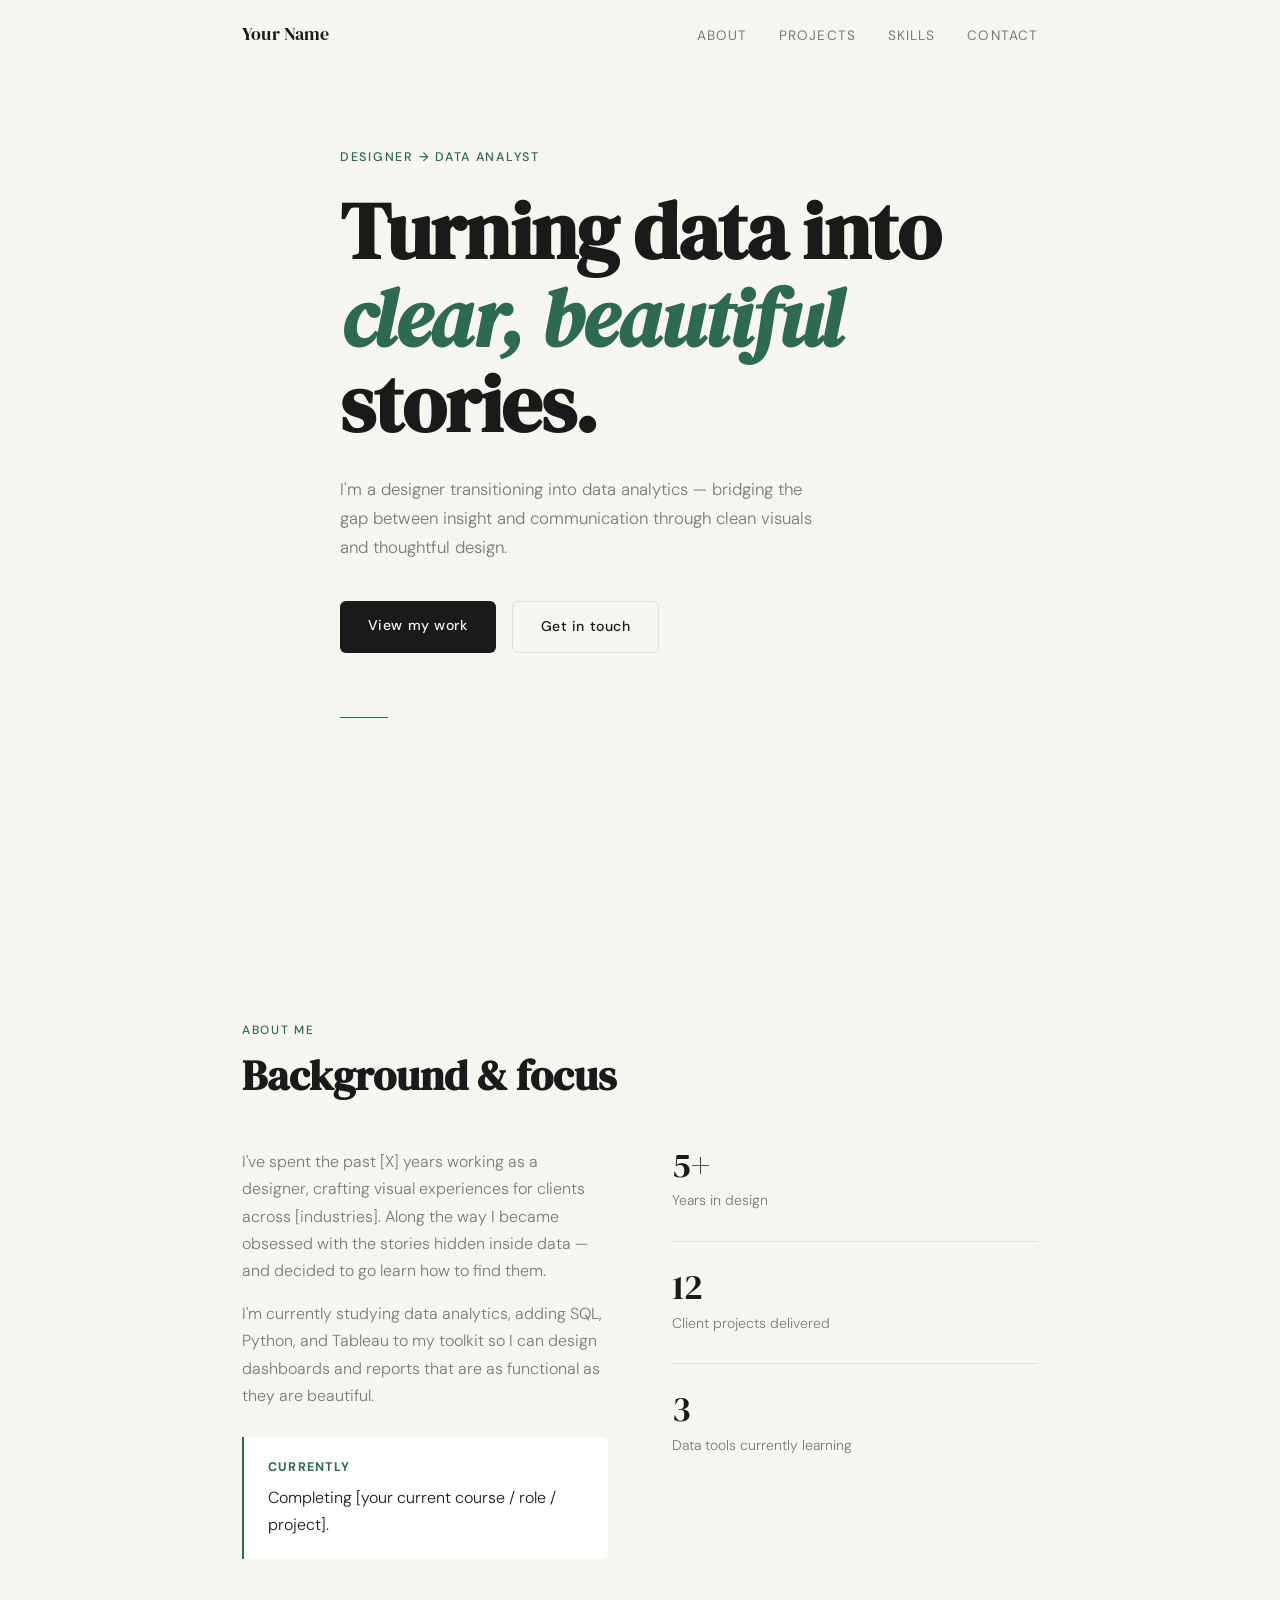
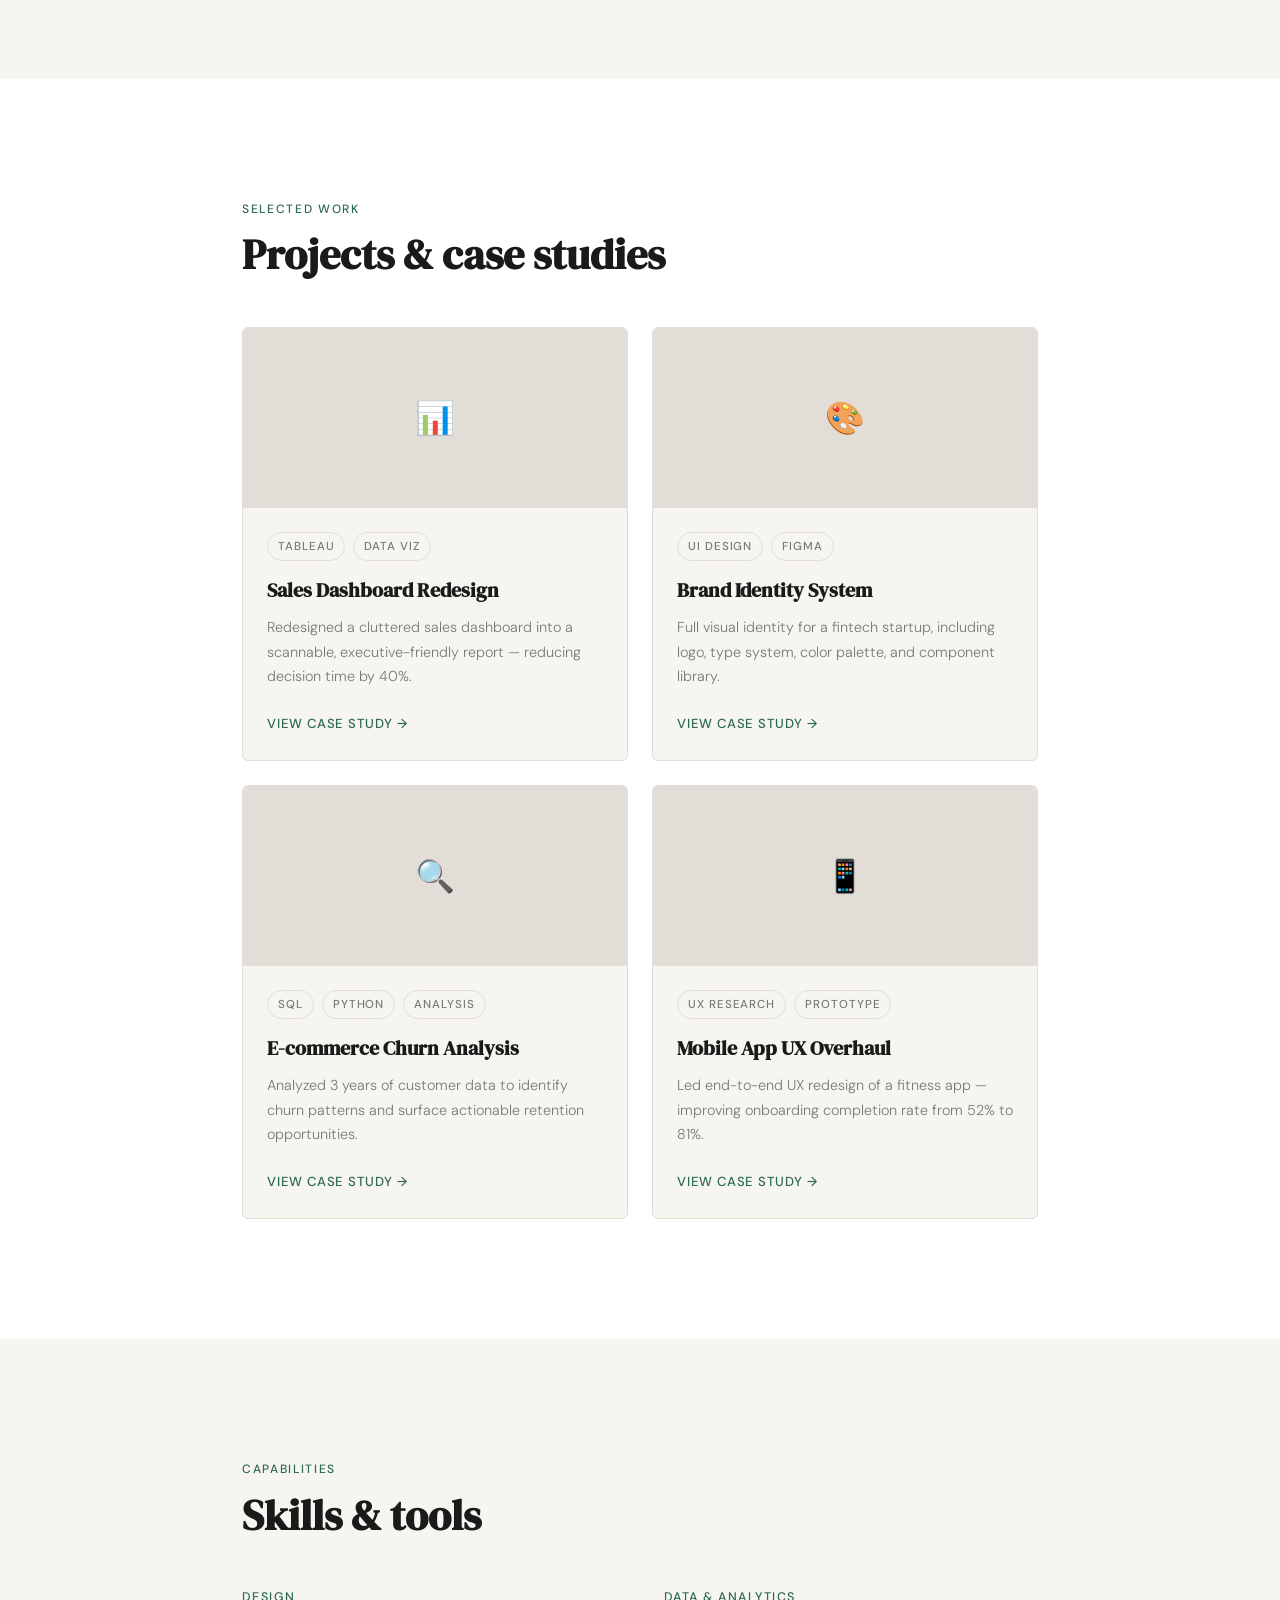
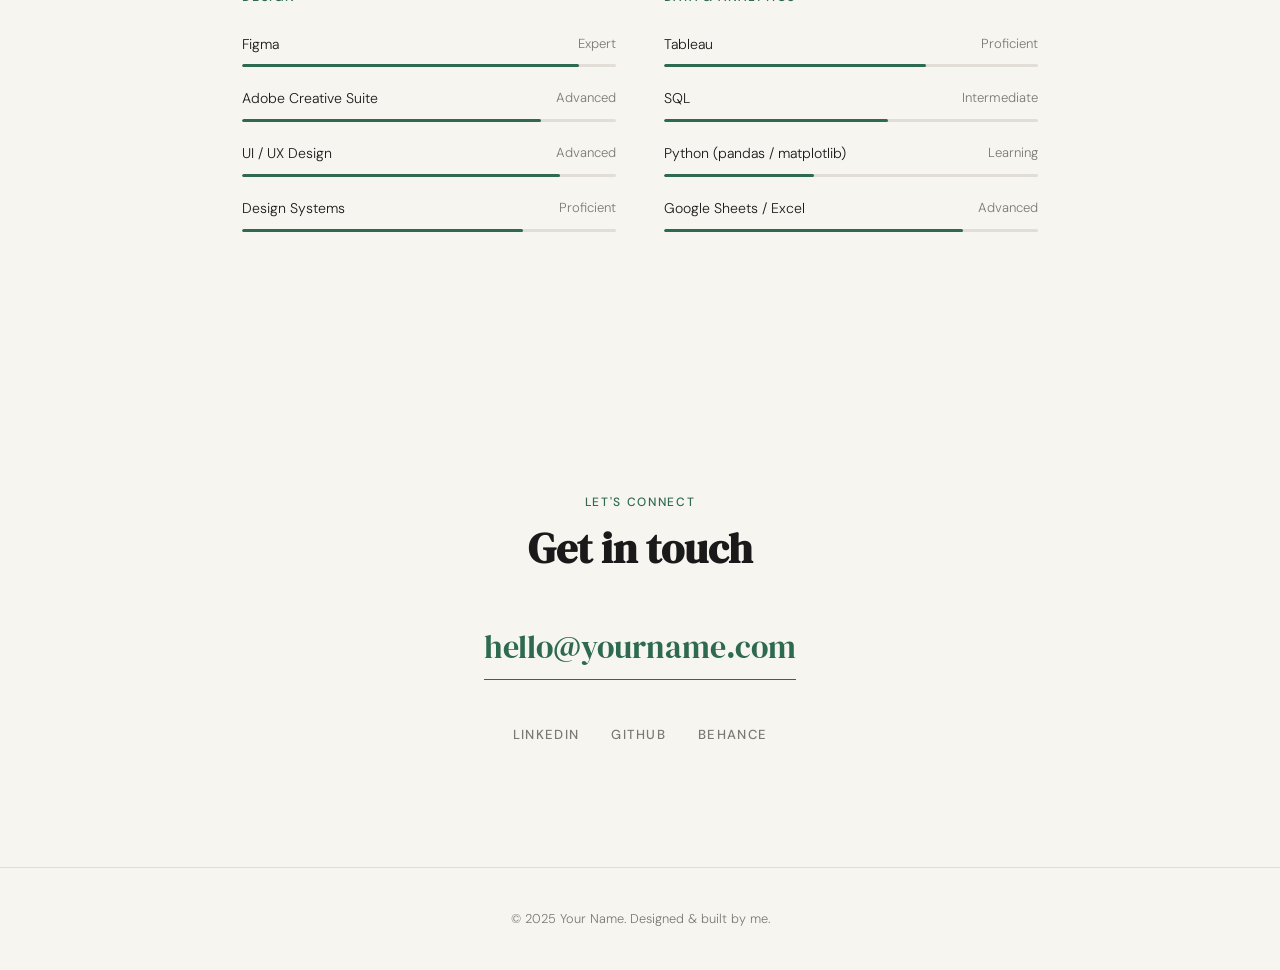
==== index.html @ 210a32ea "initial commit - portfolio + mountainseed case study" ====
<!DOCTYPE html>
<html lang="en">
<head>
  <meta charset="UTF-8" />
  <meta name="viewport" content="width=device-width, initial-scale=1.0"/>
  <title>Your Name — Designer & Data Analyst</title>

  <!--
  ============================================================
  FONTS
  — "DM Serif Display" : elegant headline font
  — "DM Sans"          : clean, readable body font
  Both are loaded from Google Fonts (no install needed).
  To swap fonts, change the URL below and update the CSS
  variables --font-display and --font-body.
  ============================================================
  -->
  <link rel="preconnect" href="https://fonts.googleapis.com">
  <link rel="preconnect" href="https://fonts.gstatic.com" crossorigin>
  <link href="https://fonts.googleapis.com/css2?family=DM+Sans:wght@300;400;500&family=DM+Serif+Display:ital@0;1&display=swap" rel="stylesheet">

  <style>

    /* ============================================================
       DESIGN TOKENS — Edit these to restyle the entire site
       ============================================================ */
    :root {
      --color-bg:        #F7F5F0;   /* Warm off-white background           */
      --color-surface:   #FFFFFF;   /* Card / section backgrounds          */
      --color-text:      #1A1A1A;   /* Primary text                        */
      --color-muted:     #7A7A72;   /* Secondary / caption text            */
      --color-accent:    #2D6A4F;   /* Brand accent (change to your color) */
      --color-border:    #E2DED7;   /* Subtle dividers                     */

      --font-display:    'DM Serif Display', serif;
      --font-body:       'DM Sans', sans-serif;

      --radius:          6px;       /* Corner rounding for cards           */
      --max-width:       860px;     /* Max content width                   */
      --section-gap:     120px;     /* Space between sections              */
    }

    /* ============================================================
       RESET & BASE
       ============================================================ */
    *, *::before, *::after { box-sizing: border-box; margin: 0; padding: 0; }

    html { scroll-behavior: smooth; }

    body {
      background-color: var(--color-bg);
      color: var(--color-text);
      font-family: var(--font-body);
      font-weight: 300;
      font-size: 16px;
      line-height: 1.7;
      -webkit-font-smoothing: antialiased;
    }

    img { display: block; max-width: 100%; }
    a   { color: inherit; text-decoration: none; }

    /* ============================================================
       LAYOUT UTILITIES
       ============================================================ */
    .container {
      max-width: var(--max-width);
      margin: 0 auto;
      padding: 0 32px;
    }

    /* ============================================================
       PAGE LOAD ANIMATION
       Elements with .reveal animate in on scroll via JS (below).
       ============================================================ */
    .reveal {
      opacity: 0;
      transform: translateY(24px);
      transition: opacity 0.6s ease, transform 0.6s ease;
    }
    .reveal.visible {
      opacity: 1;
      transform: translateY(0);
    }

    /* ============================================================
       NAV BAR
       Fixed at the top; blurs the background on scroll.
       ============================================================ */
    nav {
      position: fixed;
      top: 0; left: 0; right: 0;
      z-index: 100;
      padding: 20px 0;
      transition: background 0.3s, backdrop-filter 0.3s;
    }
    nav.scrolled {
      background: rgba(247, 245, 240, 0.85);
      backdrop-filter: blur(12px);
      border-bottom: 1px solid var(--color-border);
    }
    .nav-inner {
      display: flex;
      justify-content: space-between;
      align-items: center;
    }

    /* — Logo / Name in nav */
    .nav-logo {
      font-family: var(--font-display);
      font-size: 1.1rem;
      letter-spacing: 0.01em;
    }

    /* — Nav links */
    .nav-links {
      display: flex;
      gap: 32px;
      list-style: none;
    }
    .nav-links a {
      font-size: 0.85rem;
      font-weight: 400;
      letter-spacing: 0.08em;
      text-transform: uppercase;
      color: var(--color-muted);
      transition: color 0.2s;
    }
    .nav-links a:hover { color: var(--color-text); }

    /* ============================================================
       HERO SECTION
       Full-screen opening with your name and tagline.
       ============================================================ */
    #hero {
      min-height: 100vh;
      display: flex;
      align-items: center;
      padding-top: 80px; /* offset for fixed nav */
    }
    .hero-content {
      max-width: 680px;
    }

    /* — Small label above the headline */
    .hero-label {
      display: inline-block;
      font-size: 0.78rem;
      font-weight: 500;
      letter-spacing: 0.14em;
      text-transform: uppercase;
      color: var(--color-accent);
      margin-bottom: 20px;
    }

    /* — Main headline */
    .hero-headline {
      font-family: var(--font-display);
      font-size: clamp(2.8rem, 7vw, 5rem); /* fluid sizing */
      line-height: 1.08;
      letter-spacing: -0.01em;
      margin-bottom: 28px;
    }
    /* Italic emphasis inside headline */
    .hero-headline em {
      font-style: italic;
      color: var(--color-accent);
    }

    /* — Sub-text below headline */
    .hero-sub {
      font-size: 1.05rem;
      color: var(--color-muted);
      max-width: 480px;
      margin-bottom: 40px;
    }

    /* — CTA buttons */
    .hero-actions {
      display: flex;
      gap: 16px;
      flex-wrap: wrap;
    }
    .btn {
      display: inline-block;
      padding: 13px 28px;
      border-radius: var(--radius);
      font-size: 0.88rem;
      font-weight: 500;
      letter-spacing: 0.04em;
      transition: all 0.2s;
      cursor: pointer;
    }
    /* Filled button */
    .btn-primary {
      background: var(--color-text);
      color: var(--color-bg);
    }
    .btn-primary:hover { background: var(--color-accent); }

    /* Outlined button */
    .btn-secondary {
      border: 1px solid var(--color-border);
      color: var(--color-text);
    }
    .btn-secondary:hover { border-color: var(--color-text); }

    /* Decorative horizontal rule under hero */
    .hero-rule {
      width: 48px;
      height: 1px;
      background: var(--color-accent);
      margin-top: 64px;
    }

    /* ============================================================
       SECTION SHARED STYLES
       ============================================================ */
    section {
      padding: var(--section-gap) 0;
    }

    /* — Section eyebrow label */
    .section-label {
      font-size: 0.75rem;
      font-weight: 500;
      letter-spacing: 0.14em;
      text-transform: uppercase;
      color: var(--color-accent);
      margin-bottom: 12px;
    }

    /* — Section headline */
    .section-title {
      font-family: var(--font-display);
      font-size: clamp(1.8rem, 4vw, 2.6rem);
      line-height: 1.15;
      margin-bottom: 48px;
    }

    /* ============================================================
       ABOUT SECTION
       Two-column layout: text left, stats/info right.
       ============================================================ */
    .about-grid {
      display: grid;
      grid-template-columns: 1fr 1fr;
      gap: 64px;
      align-items: start;
    }

    .about-text p {
      color: var(--color-muted);
      margin-bottom: 16px;
    }
    /* — "Currently" highlight block */
    .about-currently {
      margin-top: 28px;
      padding: 20px 24px;
      border-left: 2px solid var(--color-accent);
      background: var(--color-surface);
      border-radius: 0 var(--radius) var(--radius) 0;
    }
    .about-currently strong {
      display: block;
      font-size: 0.78rem;
      letter-spacing: 0.1em;
      text-transform: uppercase;
      color: var(--color-accent);
      margin-bottom: 6px;
    }

    /* — Right column: quick-stat items */
    .about-stats {
      display: flex;
      flex-direction: column;
      gap: 28px;
    }
    .stat-item {
      padding-bottom: 28px;
      border-bottom: 1px solid var(--color-border);
    }
    .stat-item:last-child { border-bottom: none; padding-bottom: 0; }

    .stat-number {
      font-family: var(--font-display);
      font-size: 2.2rem;
      line-height: 1;
      margin-bottom: 6px;
    }
    .stat-desc {
      font-size: 0.88rem;
      color: var(--color-muted);
    }

    /* ============================================================
       PROJECTS SECTION
       Grid of project cards.
       ============================================================ */
    #projects { background: var(--color-surface); }

    .projects-grid {
      display: grid;
      grid-template-columns: repeat(2, 1fr);
      gap: 24px;
    }

    /* — Individual project card */
    .project-card {
      border: 1px solid var(--color-border);
      border-radius: var(--radius);
      overflow: hidden;
      transition: transform 0.25s, box-shadow 0.25s;
      background: var(--color-bg);
    }
    .project-card:hover {
      transform: translateY(-4px);
      box-shadow: 0 12px 32px rgba(0,0,0,0.07);
    }

    /* — Color thumbnail at top of card (swap with <img> if you have screenshots) */
    .project-thumb {
      height: 180px;
      background: var(--color-border); /* Replace with your image or a gradient */
      display: flex;
      align-items: center;
      justify-content: center;
      font-size: 2rem;
      color: var(--color-muted);
    }

    /* — Card body */
    .project-body {
      padding: 24px;
    }
    .project-tags {
      display: flex;
      flex-wrap: wrap;
      gap: 8px;
      margin-bottom: 12px;
    }
    .tag {
      font-size: 0.72rem;
      font-weight: 500;
      letter-spacing: 0.08em;
      text-transform: uppercase;
      padding: 4px 10px;
      border-radius: 100px;
      border: 1px solid var(--color-border);
      color: var(--color-muted);
    }
    .project-title {
      font-family: var(--font-display);
      font-size: 1.25rem;
      margin-bottom: 8px;
    }
    .project-desc {
      font-size: 0.9rem;
      color: var(--color-muted);
      margin-bottom: 20px;
    }
    .project-link {
      font-size: 0.82rem;
      font-weight: 500;
      letter-spacing: 0.06em;
      text-transform: uppercase;
      color: var(--color-accent);
      display: inline-flex;
      align-items: center;
      gap: 6px;
      transition: gap 0.2s;
    }
    .project-link:hover { gap: 10px; }

    /* ============================================================
       SKILLS SECTION
       Two groups: Design skills and Data skills.
       ============================================================ */
    .skills-grid {
      display: grid;
      grid-template-columns: 1fr 1fr;
      gap: 48px;
    }
    .skill-group-title {
      font-size: 0.78rem;
      font-weight: 500;
      letter-spacing: 0.12em;
      text-transform: uppercase;
      color: var(--color-accent);
      margin-bottom: 24px;
    }

    /* — Each skill row with a progress bar */
    .skill-item {
      margin-bottom: 20px;
    }
    .skill-header {
      display: flex;
      justify-content: space-between;
      font-size: 0.88rem;
      margin-bottom: 8px;
    }
    .skill-level {
      color: var(--color-muted);
      font-size: 0.82rem;
    }
    .skill-bar {
      height: 3px;
      background: var(--color-border);
      border-radius: 2px;
      overflow: hidden;
    }
    .skill-fill {
      height: 100%;
      background: var(--color-accent);
      border-radius: 2px;
      width: 0%;              /* Starts at 0; animated via JS on scroll */
      transition: width 1s ease;
    }

    /* ============================================================
       CONTACT SECTION
       Simple centered layout with email + socials.
       ============================================================ */
    #contact {
      text-align: center;
    }
    .contact-email {
      font-family: var(--font-display);
      font-size: clamp(1.4rem, 3.5vw, 2rem);
      color: var(--color-accent);
      display: inline-block;
      margin-bottom: 40px;
      border-bottom: 1px solid var(--color-accent);
      padding-bottom: 4px;
      transition: opacity 0.2s;
    }
    .contact-email:hover { opacity: 0.7; }

    /* — Social links row */
    .social-links {
      display: flex;
      justify-content: center;
      gap: 32px;
      list-style: none;
    }
    .social-links a {
      font-size: 0.82rem;
      font-weight: 500;
      letter-spacing: 0.1em;
      text-transform: uppercase;
      color: var(--color-muted);
      transition: color 0.2s;
    }
    .social-links a:hover { color: var(--color-text); }

    /* ============================================================
       FOOTER
       ============================================================ */
    footer {
      padding: 40px 0;
      border-top: 1px solid var(--color-border);
      text-align: center;
      font-size: 0.8rem;
      color: var(--color-muted);
    }

    /* ============================================================
       RESPONSIVE — Tablet & Mobile
       ============================================================ */
    @media (max-width: 720px) {

      :root { --section-gap: 80px; }

      /* Stack nav links (optional: hide them on mobile and add a hamburger) */
      .nav-links { display: none; }

      /* Stack about columns */
      .about-grid        { grid-template-columns: 1fr; gap: 40px; }

      /* Stack project cards */
      .projects-grid     { grid-template-columns: 1fr; }

      /* Stack skill columns */
      .skills-grid       { grid-template-columns: 1fr; gap: 32px; }

    }

  </style>
</head>
<body>

  <!-- ============================================================
       NAV BAR
       — Update your name in .nav-logo
       — The links match section IDs below (#about, #projects, etc.)
       ============================================================ -->
  <nav id="main-nav">
    <div class="container nav-inner">
      <span class="nav-logo">Your Name</span>
      <ul class="nav-links">
        <li><a href="#about">About</a></li>
        <li><a href="#projects">Projects</a></li>
        <li><a href="#skills">Skills</a></li>
        <li><a href="#contact">Contact</a></li>
      </ul>
    </div>
  </nav>


  <!-- ============================================================
       HERO SECTION
       — Edit .hero-label, .hero-headline, .hero-sub, and the CTAs
       — The two <a> buttons link to #projects and #contact
       ============================================================ -->
  <section id="hero">
    <div class="container">
      <div class="hero-content">

        <span class="hero-label reveal">Designer → Data Analyst</span>

        <h1 class="hero-headline reveal">
          Turning data into<br>
          <em>clear, beautiful</em><br>
          stories.
        </h1>

        <p class="hero-sub reveal">
          <!-- ✏️ Write 1–2 sentences describing who you are and what you do -->
          I'm a designer transitioning into data analytics — bridging the gap
          between insight and communication through clean visuals and thoughtful design.
        </p>

        <div class="hero-actions reveal">
          <a href="#projects" class="btn btn-primary">View my work</a>
          <a href="#contact"  class="btn btn-secondary">Get in touch</a>
        </div>

        <div class="hero-rule reveal"></div>
      </div>
    </div>
  </section>


  <!-- ============================================================
       ABOUT SECTION
       — Left: bio paragraphs + "currently" block
       — Right: 3 stat items (years exp, tools, etc.)
       ============================================================ -->
  <section id="about">
    <div class="container">

      <p class="section-label reveal">About me</p>
      <h2 class="section-title reveal">Background & focus</h2>

      <div class="about-grid">

        <!-- LEFT — Bio text -->
        <div class="about-text reveal">
          <p>
            <!-- ✏️ Replace with your own bio paragraph -->
            I've spent the past [X] years working as a designer, crafting visual
            experiences for clients across [industries]. Along the way I became
            obsessed with the stories hidden inside data — and decided to go learn
            how to find them.
          </p>
          <p>
            <!-- ✏️ Second bio paragraph -->
            I'm currently studying data analytics, adding SQL, Python, and
            Tableau to my toolkit so I can design dashboards and reports that
            are as functional as they are beautiful.
          </p>

          <!-- "Currently" highlight — update the text inside -->
          <div class="about-currently">
            <strong>Currently</strong>
            <!-- ✏️ e.g. "Completing Google Data Analytics Certificate" -->
            Completing [your current course / role / project].
          </div>
        </div>

        <!-- RIGHT — Stats -->
        <div class="about-stats reveal">

          <!-- ✏️ Stat 1 — update number and description -->
          <div class="stat-item">
            <div class="stat-number">5+</div>
            <div class="stat-desc">Years in design</div>
          </div>

          <!-- ✏️ Stat 2 -->
          <div class="stat-item">
            <div class="stat-number">12</div>
            <div class="stat-desc">Client projects delivered</div>
          </div>

          <!-- ✏️ Stat 3 -->
          <div class="stat-item">
            <div class="stat-number">3</div>
            <div class="stat-desc">Data tools currently learning</div>
          </div>

        </div>
      </div>

    </div>
  </section>


  <!-- ============================================================
       PROJECTS SECTION
       — Duplicate a .project-card block to add more projects
       — Replace .project-thumb emoji with an <img> tag if you have screenshots
       — Update tags, title, description, and href on each card
       ============================================================ -->
  <section id="projects">
    <div class="container">

      <p class="section-label reveal">Selected work</p>
      <h2 class="section-title reveal">Projects & case studies</h2>

      <div class="projects-grid">

        <!-- ── PROJECT CARD 1 ── -->
        <div class="project-card reveal">
          <!-- ✏️ Replace emoji with: <img src="images/project1.jpg" alt="Project name"> -->
          <div class="project-thumb">📊</div>
          <div class="project-body">
            <div class="project-tags">
              <!-- ✏️ Add/remove tags to match your tech stack -->
              <span class="tag">Tableau</span>
              <span class="tag">Data Viz</span>
            </div>
            <!-- ✏️ Project name -->
            <h3 class="project-title">Sales Dashboard Redesign</h3>
            <!-- ✏️ 1–2 sentence description -->
            <p class="project-desc">
              Redesigned a cluttered sales dashboard into a scannable,
              executive-friendly report — reducing decision time by 40%.
            </p>
            <!-- ✏️ Link to live project, Behance, or case study PDF -->
            <a href="#" class="project-link">View case study →</a>
          </div>
        </div>

        <!-- ── PROJECT CARD 2 ── -->
        <div class="project-card reveal">
          <div class="project-thumb">🎨</div>
          <div class="project-body">
            <div class="project-tags">
              <span class="tag">UI Design</span>
              <span class="tag">Figma</span>
            </div>
            <h3 class="project-title">Brand Identity System</h3>
            <p class="project-desc">
              Full visual identity for a fintech startup, including logo,
              type system, color palette, and component library.
            </p>
            <a href="#" class="project-link">View case study →</a>
          </div>
        </div>

        <!-- ── PROJECT CARD 3 ── -->
        <div class="project-card reveal">
          <div class="project-thumb">🔍</div>
          <div class="project-body">
            <div class="project-tags">
              <span class="tag">SQL</span>
              <span class="tag">Python</span>
              <span class="tag">Analysis</span>
            </div>
            <h3 class="project-title">E-commerce Churn Analysis</h3>
            <p class="project-desc">
              Analyzed 3 years of customer data to identify churn patterns
              and surface actionable retention opportunities.
            </p>
            <a href="#" class="project-link">View case study →</a>
          </div>
        </div>

        <!-- ── PROJECT CARD 4 ── -->
        <div class="project-card reveal">
          <div class="project-thumb">📱</div>
          <div class="project-body">
            <div class="project-tags">
              <span class="tag">UX Research</span>
              <span class="tag">Prototype</span>
            </div>
            <h3 class="project-title">Mobile App UX Overhaul</h3>
            <p class="project-desc">
              Led end-to-end UX redesign of a fitness app — improving
              onboarding completion rate from 52% to 81%.
            </p>
            <a href="#" class="project-link">View case study →</a>
          </div>
        </div>

      </div>
    </div>
  </section>


  <!-- ============================================================
       SKILLS SECTION
       — Two columns: Design and Data
       — Each .skill-fill has a data-width attribute (0–100)
         that controls the bar length — set it to your real level
       ============================================================ -->
  <section id="skills">
    <div class="container">

      <p class="section-label reveal">Capabilities</p>
      <h2 class="section-title reveal">Skills & tools</h2>

      <div class="skills-grid">

        <!-- LEFT COLUMN — Design skills -->
        <div class="reveal">
          <p class="skill-group-title">Design</p>

          <!-- ✏️ Edit skill name, level label, and data-width (0–100) -->
          <div class="skill-item">
            <div class="skill-header">
              <span>Figma</span>
              <span class="skill-level">Expert</span>
            </div>
            <div class="skill-bar">
              <div class="skill-fill" data-width="90"></div>
            </div>
          </div>

          <div class="skill-item">
            <div class="skill-header">
              <span>Adobe Creative Suite</span>
              <span class="skill-level">Advanced</span>
            </div>
            <div class="skill-bar">
              <div class="skill-fill" data-width="80"></div>
            </div>
          </div>

          <div class="skill-item">
            <div class="skill-header">
              <span>UI / UX Design</span>
              <span class="skill-level">Advanced</span>
            </div>
            <div class="skill-bar">
              <div class="skill-fill" data-width="85"></div>
            </div>
          </div>

          <div class="skill-item">
            <div class="skill-header">
              <span>Design Systems</span>
              <span class="skill-level">Proficient</span>
            </div>
            <div class="skill-bar">
              <div class="skill-fill" data-width="75"></div>
            </div>
          </div>

        </div>

        <!-- RIGHT COLUMN — Data skills -->
        <div class="reveal">
          <p class="skill-group-title">Data & Analytics</p>

          <div class="skill-item">
            <div class="skill-header">
              <span>Tableau</span>
              <span class="skill-level">Proficient</span>
            </div>
            <div class="skill-bar">
              <div class="skill-fill" data-width="70"></div>
            </div>
          </div>

          <div class="skill-item">
            <div class="skill-header">
              <span>SQL</span>
              <span class="skill-level">Intermediate</span>
            </div>
            <div class="skill-bar">
              <div class="skill-fill" data-width="60"></div>
            </div>
          </div>

          <div class="skill-item">
            <div class="skill-header">
              <span>Python (pandas / matplotlib)</span>
              <span class="skill-level">Learning</span>
            </div>
            <div class="skill-bar">
              <div class="skill-fill" data-width="40"></div>
            </div>
          </div>

          <div class="skill-item">
            <div class="skill-header">
              <span>Google Sheets / Excel</span>
              <span class="skill-level">Advanced</span>
            </div>
            <div class="skill-bar">
              <div class="skill-fill" data-width="80"></div>
            </div>
          </div>

        </div>
      </div>
    </div>
  </section>


  <!-- ============================================================
       CONTACT SECTION
       — Update the email address in both the href and visible text
       — Add/remove social links as needed
       ============================================================ -->
  <section id="contact">
    <div class="container">

      <p class="section-label reveal">Let's connect</p>
      <h2 class="section-title reveal">Get in touch</h2>

      <div class="reveal">
        <!-- ✏️ Replace with your real email -->
        <a href="mailto:hello@yourname.com" class="contact-email">
          hello@yourname.com
        </a>
      </div>

      <!-- ✏️ Replace href values with your real profile URLs -->
      <ul class="social-links reveal">
        <li><a href="https://linkedin.com/in/yourhandle" target="_blank">LinkedIn</a></li>
        <li><a href="https://github.com/yourhandle"     target="_blank">GitHub</a></li>
        <li><a href="https://behance.net/yourhandle"    target="_blank">Behance</a></li>
        <!-- Add more: Twitter/X, Dribbble, etc. -->
      </ul>

    </div>
  </section>


  <!-- ============================================================
       FOOTER
       — Update your name and year
       ============================================================ -->
  <footer>
    <div class="container">
      <!-- ✏️ Replace "Your Name" and update the year as needed -->
      <p>© 2025 Your Name. Designed & built by me.</p>
    </div>
  </footer>


  <!-- ============================================================
       JAVASCRIPT
       Three small behaviors:
       1. Nav background appears after scrolling 40px
       2. Elements with .reveal animate in as they enter the viewport
       3. Skill bars animate to their data-width when scrolled into view
       ============================================================ -->
  <script>

    // ── 1. Nav scroll effect ──────────────────────────────────────
    const nav = document.getElementById('main-nav');
    window.addEventListener('scroll', () => {
      nav.classList.toggle('scrolled', window.scrollY > 40);
    });


    // ── 2. Reveal animation (scroll into view) ────────────────────
    const revealObserver = new IntersectionObserver((entries) => {
      entries.forEach((entry, i) => {
        if (entry.isIntersecting) {
          // Stagger siblings slightly for a cascade effect
          setTimeout(() => entry.target.classList.add('visible'), i * 80);
          revealObserver.unobserve(entry.target);
        }
      });
    }, { threshold: 0.15 });

    document.querySelectorAll('.reveal').forEach(el => revealObserver.observe(el));


    // ── 3. Skill bar animation ────────────────────────────────────
    // When a bar scrolls into view, it expands to the % set in data-width
    const barObserver = new IntersectionObserver((entries) => {
      entries.forEach(entry => {
        if (entry.isIntersecting) {
          const fill = entry.target;
          fill.style.width = fill.dataset.width + '%';
          barObserver.unobserve(fill);
        }
      });
    }, { threshold: 0.5 });

    document.querySelectorAll('.skill-fill').forEach(bar => barObserver.observe(bar));

  </script>

</body>
</html>
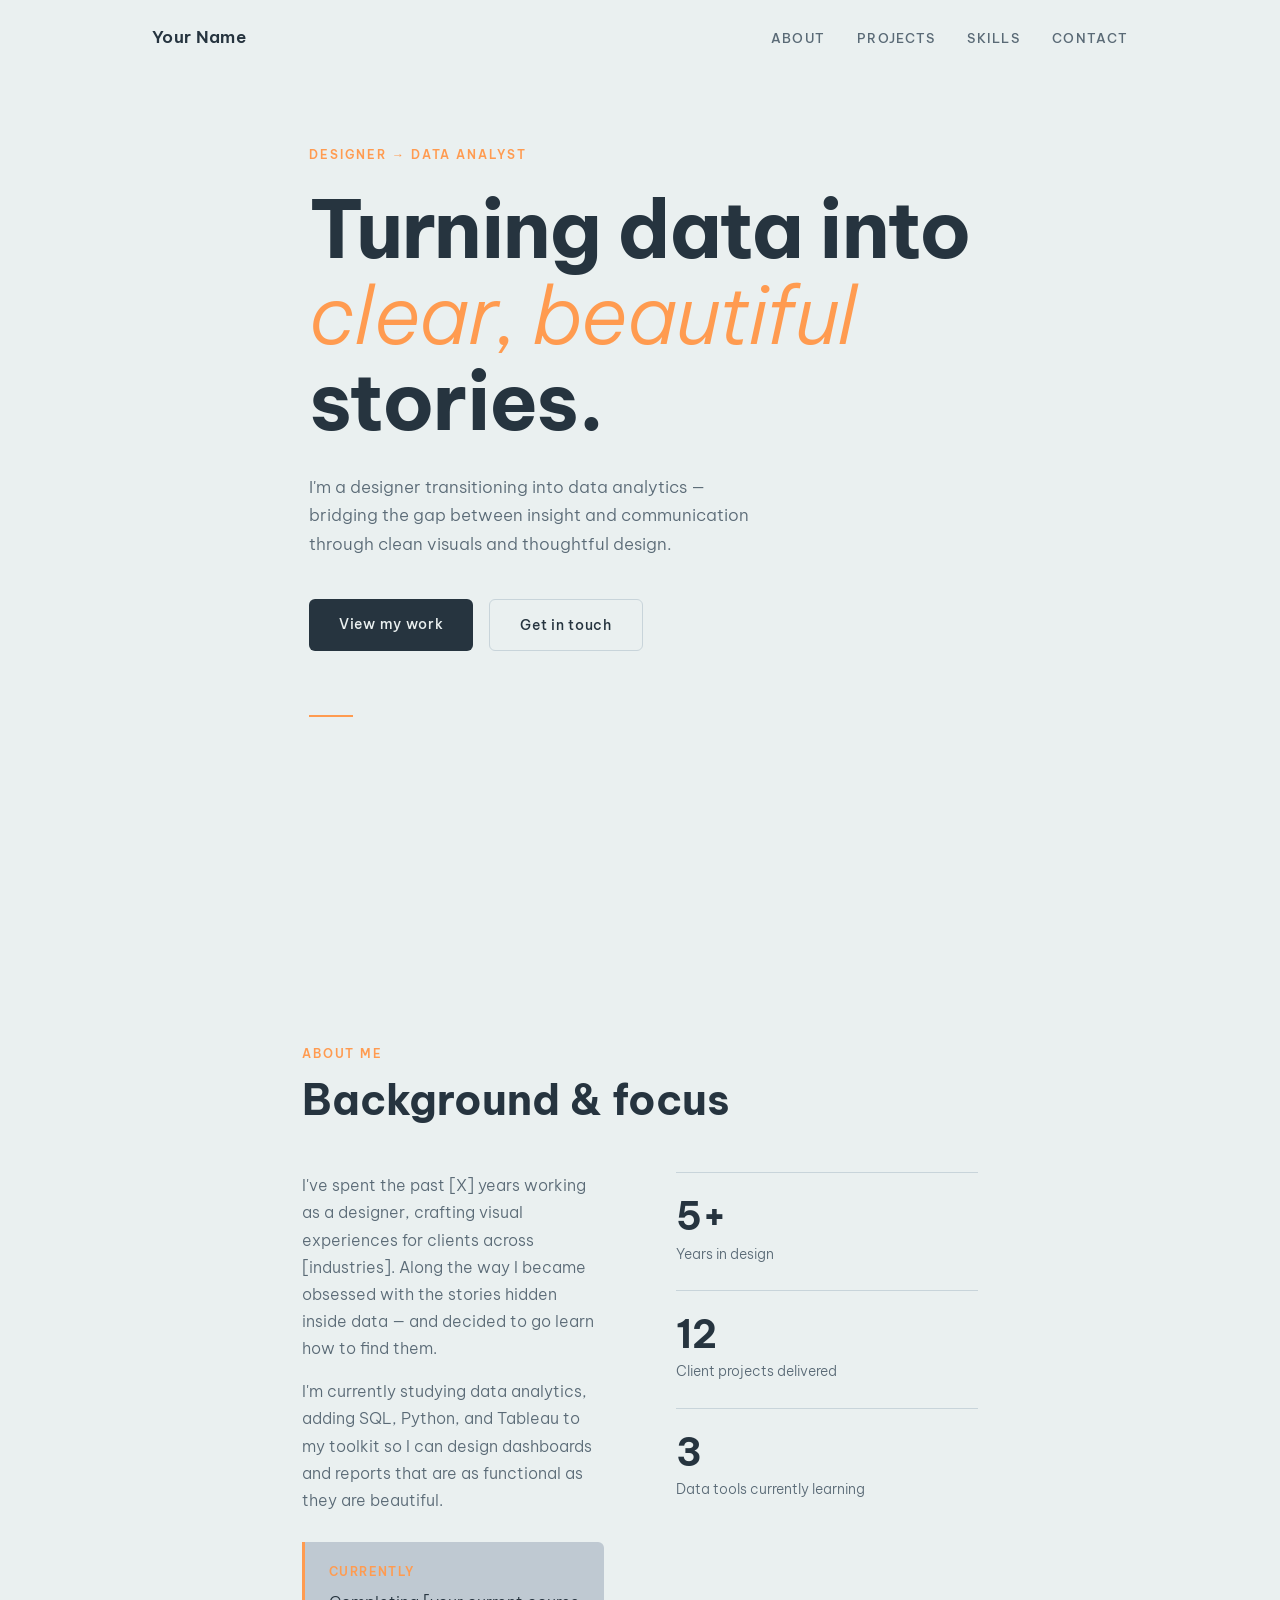
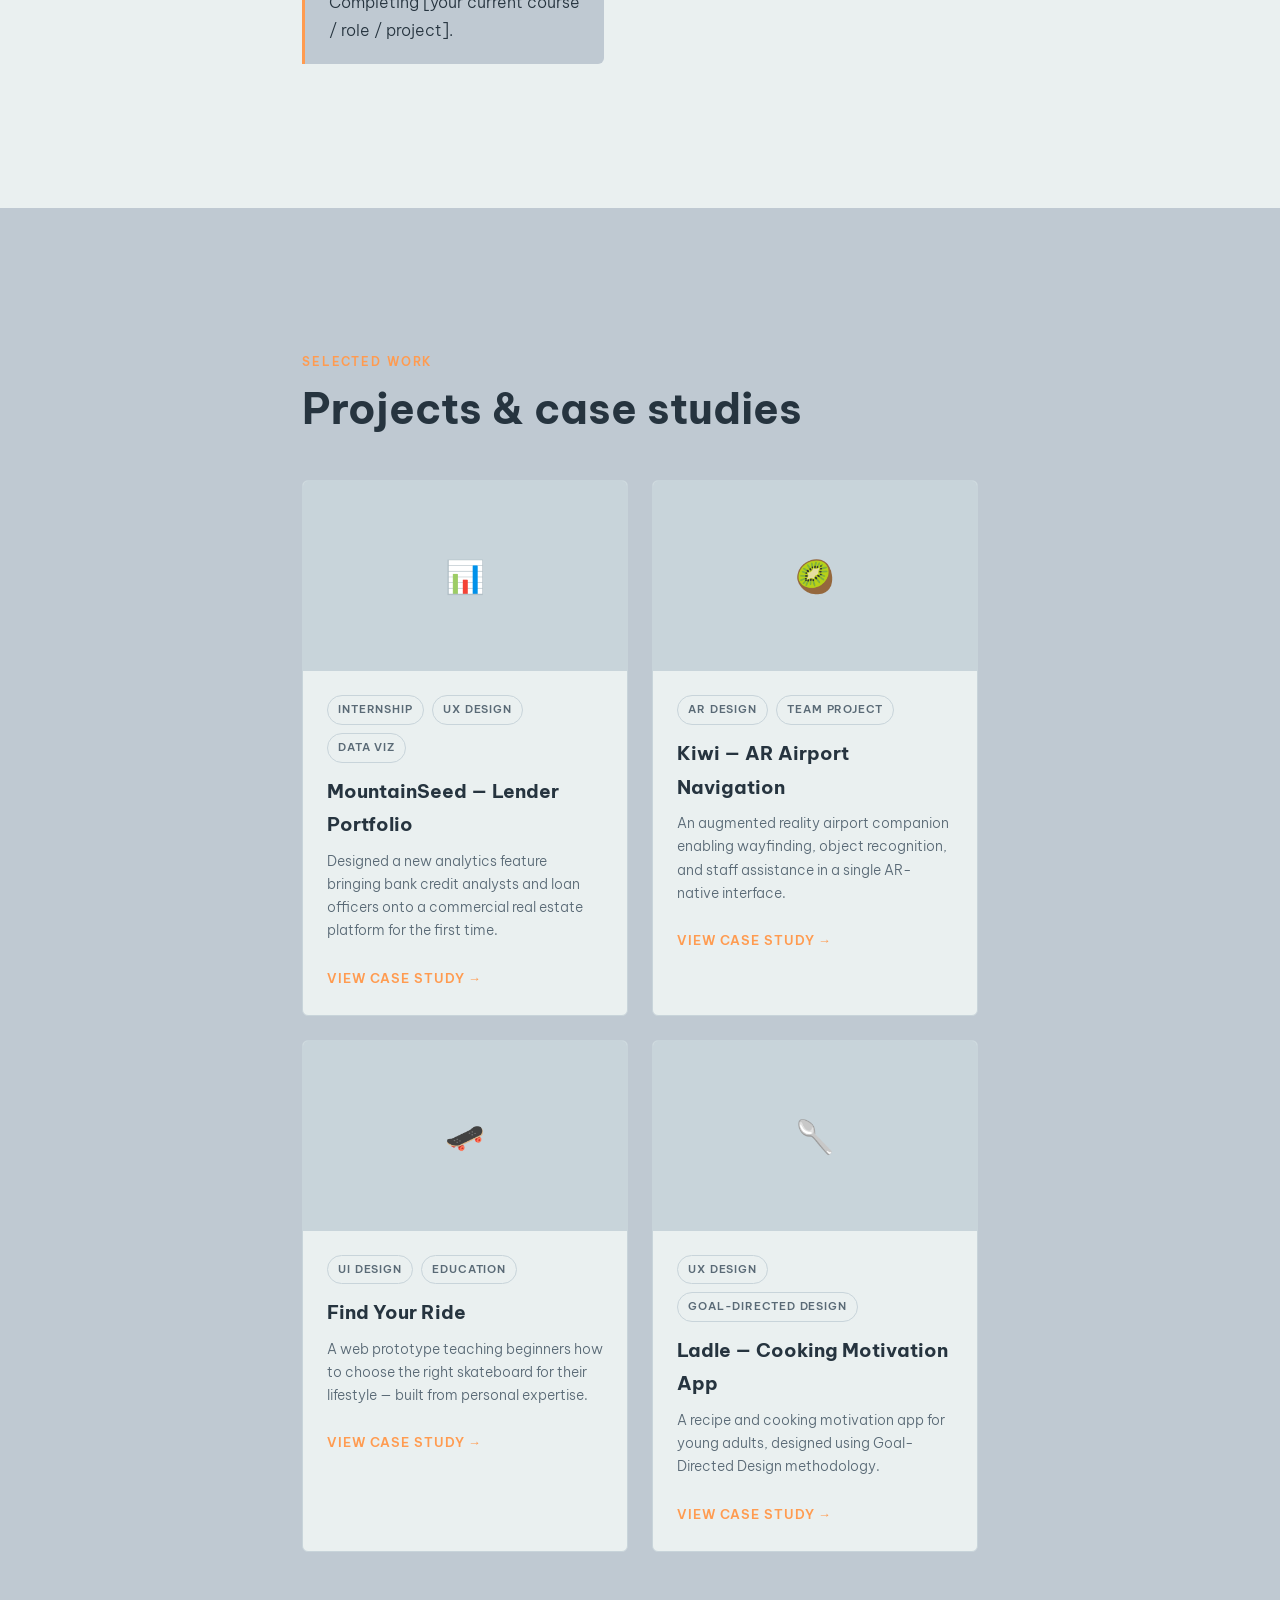
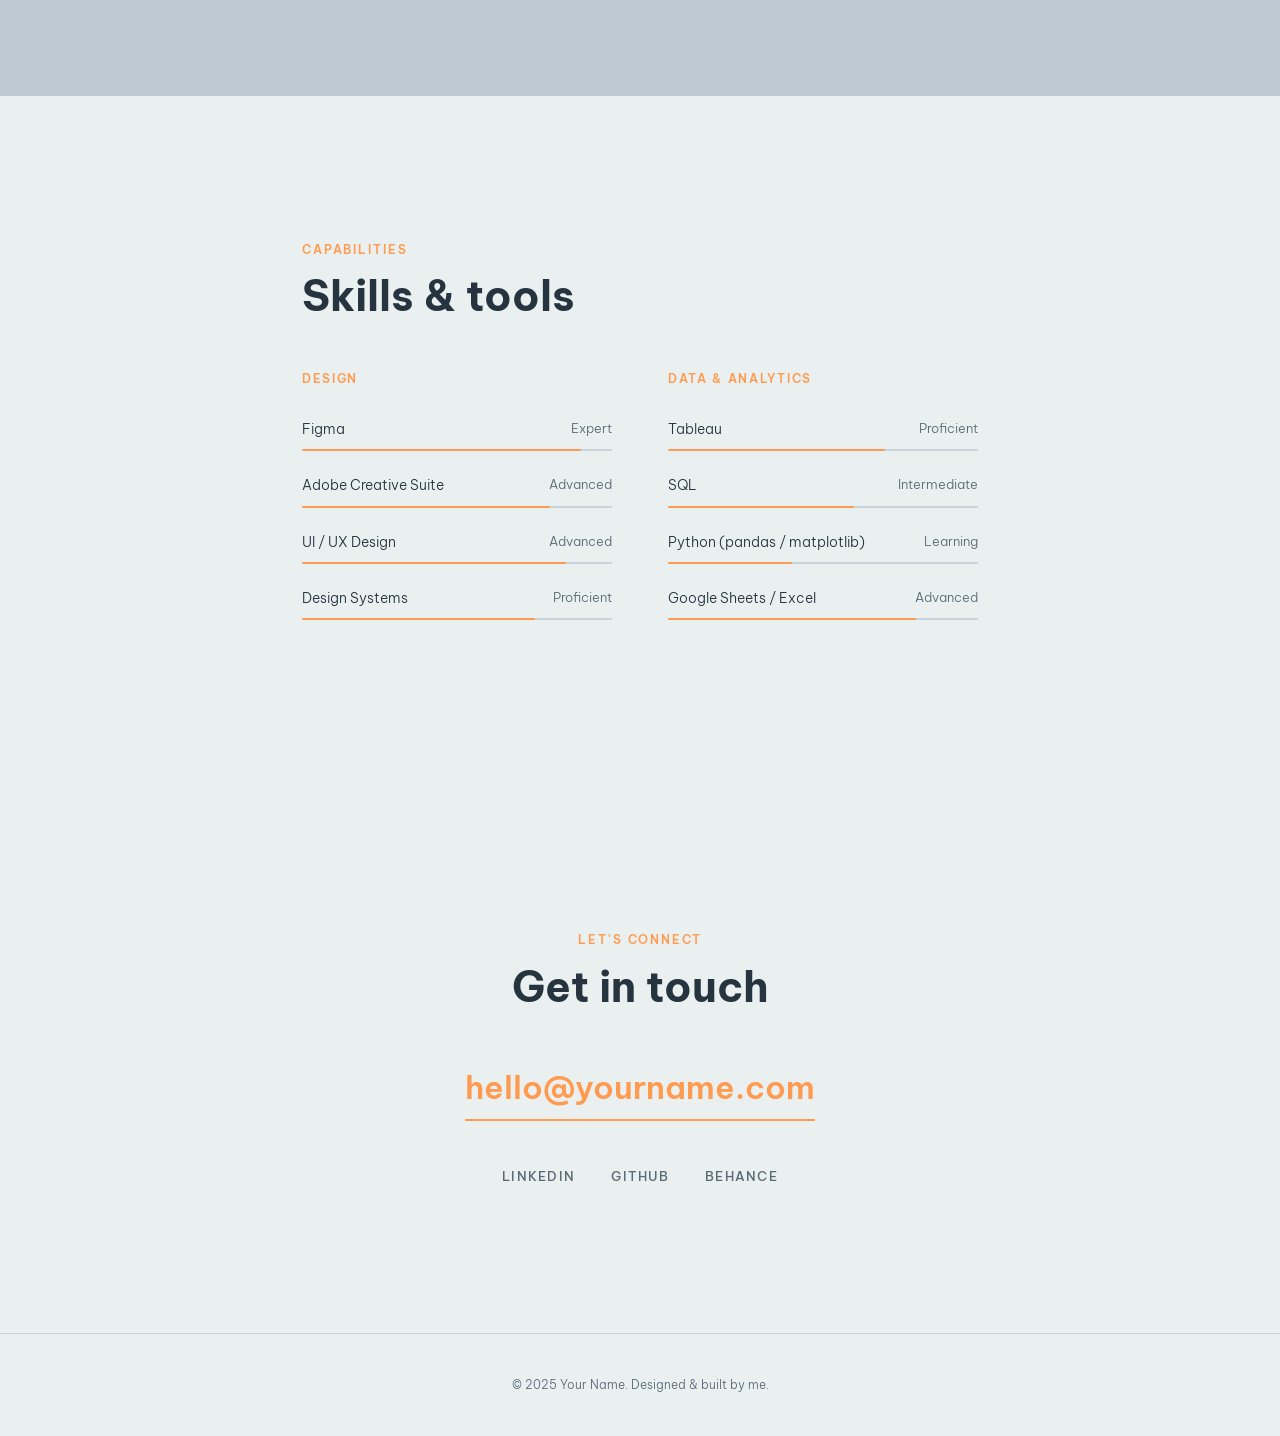
==== commit 1119689a: "modified case study pages and index to link to separate css and js files; added css and js file" ====
--- a/index.html
+++ b/index.html
@@ -7,497 +7,29 @@
 
   <!--
   ============================================================
-  FONTS
-  — "DM Serif Display" : elegant headline font
-  — "DM Sans"          : clean, readable body font
-  Both are loaded from Google Fonts (no install needed).
-  To swap fonts, change the URL below and update the CSS
-  variables --font-display and --font-body.
+  FONT — Be Vietnam Pro from Google Fonts.
+  ✏️ To change the font:
+     1. Replace this <link> with a new Google Fonts URL
+     2. Update --font-display and --font-body in styles.css
   ============================================================
   -->
   <link rel="preconnect" href="https://fonts.googleapis.com">
   <link rel="preconnect" href="https://fonts.gstatic.com" crossorigin>
-  <link href="https://fonts.googleapis.com/css2?family=DM+Sans:wght@300;400;500&family=DM+Serif+Display:ital@0;1&display=swap" rel="stylesheet">
-
-  <style>
-
-    /* ============================================================
-       DESIGN TOKENS — Edit these to restyle the entire site
-       ============================================================ */
-    :root {
-      --color-bg:        #F7F5F0;   /* Warm off-white background           */
-      --color-surface:   #FFFFFF;   /* Card / section backgrounds          */
-      --color-text:      #1A1A1A;   /* Primary text                        */
-      --color-muted:     #7A7A72;   /* Secondary / caption text            */
-      --color-accent:    #2D6A4F;   /* Brand accent (change to your color) */
-      --color-border:    #E2DED7;   /* Subtle dividers                     */
-
-      --font-display:    'DM Serif Display', serif;
-      --font-body:       'DM Sans', sans-serif;
-
-      --radius:          6px;       /* Corner rounding for cards           */
-      --max-width:       860px;     /* Max content width                   */
-      --section-gap:     120px;     /* Space between sections              */
-    }
-
-    /* ============================================================
-       RESET & BASE
-       ============================================================ */
-    *, *::before, *::after { box-sizing: border-box; margin: 0; padding: 0; }
-
-    html { scroll-behavior: smooth; }
-
-    body {
-      background-color: var(--color-bg);
-      color: var(--color-text);
-      font-family: var(--font-body);
-      font-weight: 300;
-      font-size: 16px;
-      line-height: 1.7;
-      -webkit-font-smoothing: antialiased;
-    }
-
-    img { display: block; max-width: 100%; }
-    a   { color: inherit; text-decoration: none; }
-
-    /* ============================================================
-       LAYOUT UTILITIES
-       ============================================================ */
-    .container {
-      max-width: var(--max-width);
-      margin: 0 auto;
-      padding: 0 32px;
-    }
-
-    /* ============================================================
-       PAGE LOAD ANIMATION
-       Elements with .reveal animate in on scroll via JS (below).
-       ============================================================ */
-    .reveal {
-      opacity: 0;
-      transform: translateY(24px);
-      transition: opacity 0.6s ease, transform 0.6s ease;
-    }
-    .reveal.visible {
-      opacity: 1;
-      transform: translateY(0);
-    }
-
-    /* ============================================================
-       NAV BAR
-       Fixed at the top; blurs the background on scroll.
-       ============================================================ */
-    nav {
-      position: fixed;
-      top: 0; left: 0; right: 0;
-      z-index: 100;
-      padding: 20px 0;
-      transition: background 0.3s, backdrop-filter 0.3s;
-    }
-    nav.scrolled {
-      background: rgba(247, 245, 240, 0.85);
-      backdrop-filter: blur(12px);
-      border-bottom: 1px solid var(--color-border);
-    }
-    .nav-inner {
-      display: flex;
-      justify-content: space-between;
-      align-items: center;
-    }
-
-    /* — Logo / Name in nav */
-    .nav-logo {
-      font-family: var(--font-display);
-      font-size: 1.1rem;
-      letter-spacing: 0.01em;
-    }
-
-    /* — Nav links */
-    .nav-links {
-      display: flex;
-      gap: 32px;
-      list-style: none;
-    }
-    .nav-links a {
-      font-size: 0.85rem;
-      font-weight: 400;
-      letter-spacing: 0.08em;
-      text-transform: uppercase;
-      color: var(--color-muted);
-      transition: color 0.2s;
-    }
-    .nav-links a:hover { color: var(--color-text); }
-
-    /* ============================================================
-       HERO SECTION
-       Full-screen opening with your name and tagline.
-       ============================================================ */
-    #hero {
-      min-height: 100vh;
-      display: flex;
-      align-items: center;
-      padding-top: 80px; /* offset for fixed nav */
-    }
-    .hero-content {
-      max-width: 680px;
-    }
-
-    /* — Small label above the headline */
-    .hero-label {
-      display: inline-block;
-      font-size: 0.78rem;
-      font-weight: 500;
-      letter-spacing: 0.14em;
-      text-transform: uppercase;
-      color: var(--color-accent);
-      margin-bottom: 20px;
-    }
-
-    /* — Main headline */
-    .hero-headline {
-      font-family: var(--font-display);
-      font-size: clamp(2.8rem, 7vw, 5rem); /* fluid sizing */
-      line-height: 1.08;
-      letter-spacing: -0.01em;
-      margin-bottom: 28px;
-    }
-    /* Italic emphasis inside headline */
-    .hero-headline em {
-      font-style: italic;
-      color: var(--color-accent);
-    }
-
-    /* — Sub-text below headline */
-    .hero-sub {
-      font-size: 1.05rem;
-      color: var(--color-muted);
-      max-width: 480px;
-      margin-bottom: 40px;
-    }
-
-    /* — CTA buttons */
-    .hero-actions {
-      display: flex;
-      gap: 16px;
-      flex-wrap: wrap;
-    }
-    .btn {
-      display: inline-block;
-      padding: 13px 28px;
-      border-radius: var(--radius);
-      font-size: 0.88rem;
-      font-weight: 500;
-      letter-spacing: 0.04em;
-      transition: all 0.2s;
-      cursor: pointer;
-    }
-    /* Filled button */
-    .btn-primary {
-      background: var(--color-text);
-      color: var(--color-bg);
-    }
-    .btn-primary:hover { background: var(--color-accent); }
-
-    /* Outlined button */
-    .btn-secondary {
-      border: 1px solid var(--color-border);
-      color: var(--color-text);
-    }
-    .btn-secondary:hover { border-color: var(--color-text); }
-
-    /* Decorative horizontal rule under hero */
-    .hero-rule {
-      width: 48px;
-      height: 1px;
-      background: var(--color-accent);
-      margin-top: 64px;
-    }
-
-    /* ============================================================
-       SECTION SHARED STYLES
-       ============================================================ */
-    section {
-      padding: var(--section-gap) 0;
-    }
-
-    /* — Section eyebrow label */
-    .section-label {
-      font-size: 0.75rem;
-      font-weight: 500;
-      letter-spacing: 0.14em;
-      text-transform: uppercase;
-      color: var(--color-accent);
-      margin-bottom: 12px;
-    }
-
-    /* — Section headline */
-    .section-title {
-      font-family: var(--font-display);
-      font-size: clamp(1.8rem, 4vw, 2.6rem);
-      line-height: 1.15;
-      margin-bottom: 48px;
-    }
-
-    /* ============================================================
-       ABOUT SECTION
-       Two-column layout: text left, stats/info right.
-       ============================================================ */
-    .about-grid {
-      display: grid;
-      grid-template-columns: 1fr 1fr;
-      gap: 64px;
-      align-items: start;
-    }
-
-    .about-text p {
-      color: var(--color-muted);
-      margin-bottom: 16px;
-    }
-    /* — "Currently" highlight block */
-    .about-currently {
-      margin-top: 28px;
-      padding: 20px 24px;
-      border-left: 2px solid var(--color-accent);
-      background: var(--color-surface);
-      border-radius: 0 var(--radius) var(--radius) 0;
-    }
-    .about-currently strong {
-      display: block;
-      font-size: 0.78rem;
-      letter-spacing: 0.1em;
-      text-transform: uppercase;
-      color: var(--color-accent);
-      margin-bottom: 6px;
-    }
-
-    /* — Right column: quick-stat items */
-    .about-stats {
-      display: flex;
-      flex-direction: column;
-      gap: 28px;
-    }
-    .stat-item {
-      padding-bottom: 28px;
-      border-bottom: 1px solid var(--color-border);
-    }
-    .stat-item:last-child { border-bottom: none; padding-bottom: 0; }
-
-    .stat-number {
-      font-family: var(--font-display);
-      font-size: 2.2rem;
-      line-height: 1;
-      margin-bottom: 6px;
-    }
-    .stat-desc {
-      font-size: 0.88rem;
-      color: var(--color-muted);
-    }
-
-    /* ============================================================
-       PROJECTS SECTION
-       Grid of project cards.
-       ============================================================ */
-    #projects { background: var(--color-surface); }
-
-    .projects-grid {
-      display: grid;
-      grid-template-columns: repeat(2, 1fr);
-      gap: 24px;
-    }
-
-    /* — Individual project card */
-    .project-card {
-      border: 1px solid var(--color-border);
-      border-radius: var(--radius);
-      overflow: hidden;
-      transition: transform 0.25s, box-shadow 0.25s;
-      background: var(--color-bg);
-    }
-    .project-card:hover {
-      transform: translateY(-4px);
-      box-shadow: 0 12px 32px rgba(0,0,0,0.07);
-    }
-
-    /* — Color thumbnail at top of card (swap with <img> if you have screenshots) */
-    .project-thumb {
-      height: 180px;
-      background: var(--color-border); /* Replace with your image or a gradient */
-      display: flex;
-      align-items: center;
-      justify-content: center;
-      font-size: 2rem;
-      color: var(--color-muted);
-    }
-
-    /* — Card body */
-    .project-body {
-      padding: 24px;
-    }
-    .project-tags {
-      display: flex;
-      flex-wrap: wrap;
-      gap: 8px;
-      margin-bottom: 12px;
-    }
-    .tag {
-      font-size: 0.72rem;
-      font-weight: 500;
-      letter-spacing: 0.08em;
-      text-transform: uppercase;
-      padding: 4px 10px;
-      border-radius: 100px;
-      border: 1px solid var(--color-border);
-      color: var(--color-muted);
-    }
-    .project-title {
-      font-family: var(--font-display);
-      font-size: 1.25rem;
-      margin-bottom: 8px;
-    }
-    .project-desc {
-      font-size: 0.9rem;
-      color: var(--color-muted);
-      margin-bottom: 20px;
-    }
-    .project-link {
-      font-size: 0.82rem;
-      font-weight: 500;
-      letter-spacing: 0.06em;
-      text-transform: uppercase;
-      color: var(--color-accent);
-      display: inline-flex;
-      align-items: center;
-      gap: 6px;
-      transition: gap 0.2s;
-    }
-    .project-link:hover { gap: 10px; }
-
-    /* ============================================================
-       SKILLS SECTION
-       Two groups: Design skills and Data skills.
-       ============================================================ */
-    .skills-grid {
-      display: grid;
-      grid-template-columns: 1fr 1fr;
-      gap: 48px;
-    }
-    .skill-group-title {
-      font-size: 0.78rem;
-      font-weight: 500;
-      letter-spacing: 0.12em;
-      text-transform: uppercase;
-      color: var(--color-accent);
-      margin-bottom: 24px;
-    }
-
-    /* — Each skill row with a progress bar */
-    .skill-item {
-      margin-bottom: 20px;
-    }
-    .skill-header {
-      display: flex;
-      justify-content: space-between;
-      font-size: 0.88rem;
-      margin-bottom: 8px;
-    }
-    .skill-level {
-      color: var(--color-muted);
-      font-size: 0.82rem;
-    }
-    .skill-bar {
-      height: 3px;
-      background: var(--color-border);
-      border-radius: 2px;
-      overflow: hidden;
-    }
-    .skill-fill {
-      height: 100%;
-      background: var(--color-accent);
-      border-radius: 2px;
-      width: 0%;              /* Starts at 0; animated via JS on scroll */
-      transition: width 1s ease;
-    }
-
-    /* ============================================================
-       CONTACT SECTION
-       Simple centered layout with email + socials.
-       ============================================================ */
-    #contact {
-      text-align: center;
-    }
-    .contact-email {
-      font-family: var(--font-display);
-      font-size: clamp(1.4rem, 3.5vw, 2rem);
-      color: var(--color-accent);
-      display: inline-block;
-      margin-bottom: 40px;
-      border-bottom: 1px solid var(--color-accent);
-      padding-bottom: 4px;
-      transition: opacity 0.2s;
-    }
-    .contact-email:hover { opacity: 0.7; }
-
-    /* — Social links row */
-    .social-links {
-      display: flex;
-      justify-content: center;
-      gap: 32px;
-      list-style: none;
-    }
-    .social-links a {
-      font-size: 0.82rem;
-      font-weight: 500;
-      letter-spacing: 0.1em;
-      text-transform: uppercase;
-      color: var(--color-muted);
-      transition: color 0.2s;
-    }
-    .social-links a:hover { color: var(--color-text); }
-
-    /* ============================================================
-       FOOTER
-       ============================================================ */
-    footer {
-      padding: 40px 0;
-      border-top: 1px solid var(--color-border);
-      text-align: center;
-      font-size: 0.8rem;
-      color: var(--color-muted);
-    }
-
-    /* ============================================================
-       RESPONSIVE — Tablet & Mobile
-       ============================================================ */
-    @media (max-width: 720px) {
-
-      :root { --section-gap: 80px; }
-
-      /* Stack nav links (optional: hide them on mobile and add a hamburger) */
-      .nav-links { display: none; }
-
-      /* Stack about columns */
-      .about-grid        { grid-template-columns: 1fr; gap: 40px; }
-
-      /* Stack project cards */
-      .projects-grid     { grid-template-columns: 1fr; }
-
-      /* Stack skill columns */
-      .skills-grid       { grid-template-columns: 1fr; gap: 32px; }
-
-    }
-
-  </style>
+  <link href="https://fonts.googleapis.com/css2?family=Be+Vietnam+Pro:ital,wght@0,300;0,400;0,500;0,600;0,700;1,300;1,400&display=swap" rel="stylesheet">
+
+  <!-- Shared stylesheet -->
+  <link rel="stylesheet" href="styles.css">
 </head>
 <body>
 
   <!-- ============================================================
        NAV BAR
-       — Update your name in .nav-logo
-       — The links match section IDs below (#about, #projects, etc.)
+       ✏️ Update "Your Name"
+       ✏️ Links match section IDs below (#about, #projects, etc.)
        ============================================================ -->
   <nav id="main-nav">
-    <div class="container nav-inner">
-      <span class="nav-logo">Your Name</span>
+    <div class="container-wide nav-inner">
+      <a href="index.html" class="nav-logo">Your Name</a>
       <ul class="nav-links">
         <li><a href="#about">About</a></li>
         <li><a href="#projects">Projects</a></li>
@@ -509,9 +41,8 @@
 
 
   <!-- ============================================================
-       HERO SECTION
-       — Edit .hero-label, .hero-headline, .hero-sub, and the CTAs
-       — The two <a> buttons link to #projects and #contact
+       HERO
+       ✏️ Edit .hero-label, .hero-headline, .hero-sub, and CTAs
        ============================================================ -->
   <section id="hero">
     <div class="container">
@@ -525,8 +56,8 @@
           stories.
         </h1>
 
+        <!-- ✏️ Write 1–2 sentences describing who you are -->
         <p class="hero-sub reveal">
-          <!-- ✏️ Write 1–2 sentences describing who you are and what you do -->
           I'm a designer transitioning into data analytics — bridging the gap
           between insight and communication through clean visuals and thoughtful design.
         </p>
@@ -543,9 +74,9 @@
 
 
   <!-- ============================================================
-       ABOUT SECTION
-       — Left: bio paragraphs + "currently" block
-       — Right: 3 stat items (years exp, tools, etc.)
+       ABOUT
+       ✏️ Left: bio paragraphs + "currently" block
+       ✏️ Right: stat items — update numbers and descriptions
        ============================================================ -->
   <section id="about">
     <div class="container">
@@ -555,26 +86,24 @@
 
       <div class="about-grid">
 
-        <!-- LEFT — Bio text -->
+        <!-- LEFT — Bio -->
         <div class="about-text reveal">
+          <!-- ✏️ Replace with your own bio -->
           <p>
-            <!-- ✏️ Replace with your own bio paragraph -->
             I've spent the past [X] years working as a designer, crafting visual
             experiences for clients across [industries]. Along the way I became
             obsessed with the stories hidden inside data — and decided to go learn
             how to find them.
           </p>
           <p>
-            <!-- ✏️ Second bio paragraph -->
             I'm currently studying data analytics, adding SQL, Python, and
             Tableau to my toolkit so I can design dashboards and reports that
             are as functional as they are beautiful.
           </p>
 
-          <!-- "Currently" highlight — update the text inside -->
+          <!-- ✏️ Update with your current role / project / course -->
           <div class="about-currently">
             <strong>Currently</strong>
-            <!-- ✏️ e.g. "Completing Google Data Analytics Certificate" -->
             Completing [your current course / role / project].
           </div>
         </div>
@@ -582,19 +111,15 @@
         <!-- RIGHT — Stats -->
         <div class="about-stats reveal">
 
-          <!-- ✏️ Stat 1 — update number and description -->
+          <!-- ✏️ Update each number and description -->
           <div class="stat-item">
             <div class="stat-number">5+</div>
             <div class="stat-desc">Years in design</div>
           </div>
-
-          <!-- ✏️ Stat 2 -->
           <div class="stat-item">
             <div class="stat-number">12</div>
             <div class="stat-desc">Client projects delivered</div>
           </div>
-
-          <!-- ✏️ Stat 3 -->
           <div class="stat-item">
             <div class="stat-number">3</div>
             <div class="stat-desc">Data tools currently learning</div>
@@ -608,10 +133,10 @@
 
 
   <!-- ============================================================
-       PROJECTS SECTION
-       — Duplicate a .project-card block to add more projects
-       — Replace .project-thumb emoji with an <img> tag if you have screenshots
-       — Update tags, title, description, and href on each card
+       PROJECTS
+       ✏️ Duplicate a .project-card block to add more projects
+       ✏️ Replace .project-thumb emoji with an <img> tag when ready
+       ✏️ Update tags, title, description, and href on each card
        ============================================================ -->
   <section id="projects">
     <div class="container">
@@ -621,90 +146,85 @@
 
       <div class="projects-grid">
 
-        <!-- ── PROJECT CARD 1 ── -->
+        <!-- ── PROJECT CARD — MountainSeed ── -->
         <div class="project-card reveal">
-          <!-- ✏️ Replace emoji with: <img src="images/project1.jpg" alt="Project name"> -->
+          <!-- ✏️ Replace with: <img src="images/ms-thumb.jpg" alt="MountainSeed"> -->
           <div class="project-thumb">📊</div>
           <div class="project-body">
             <div class="project-tags">
-              <!-- ✏️ Add/remove tags to match your tech stack -->
-              <span class="tag">Tableau</span>
+              <span class="tag">Internship</span>
+              <span class="tag">UX Design</span>
               <span class="tag">Data Viz</span>
             </div>
-            <!-- ✏️ Project name -->
-            <h3 class="project-title">Sales Dashboard Redesign</h3>
-            <!-- ✏️ 1–2 sentence description -->
+            <h3 class="project-title">MountainSeed — Lender Portfolio</h3>
             <p class="project-desc">
-              Redesigned a cluttered sales dashboard into a scannable,
-              executive-friendly report — reducing decision time by 40%.
+              Designed a new analytics feature bringing bank credit analysts and
+              loan officers onto a commercial real estate platform for the first time.
             </p>
-            <!-- ✏️ Link to live project, Behance, or case study PDF -->
-            <a href="#" class="project-link">View case study →</a>
-          </div>
-        </div>
-
-        <!-- ── PROJECT CARD 2 ── -->
+            <a href="mountainseed.html" class="project-link">View case study →</a>
+          </div>
+        </div>
+
+        <!-- ── PROJECT CARD — Kiwi ── -->
         <div class="project-card reveal">
-          <div class="project-thumb">🎨</div>
+          <div class="project-thumb">🥝</div>
+          <div class="project-body">
+            <div class="project-tags">
+              <span class="tag">AR Design</span>
+              <span class="tag">Team Project</span>
+            </div>
+            <h3 class="project-title">Kiwi — AR Airport Navigation</h3>
+            <p class="project-desc">
+              An augmented reality airport companion enabling wayfinding, object
+              recognition, and staff assistance in a single AR-native interface.
+            </p>
+            <a href="kiwi.html" class="project-link">View case study →</a>
+          </div>
+        </div>
+
+        <!-- ── PROJECT CARD — FYR ── -->
+        <div class="project-card reveal">
+          <div class="project-thumb">🛹</div>
           <div class="project-body">
             <div class="project-tags">
               <span class="tag">UI Design</span>
-              <span class="tag">Figma</span>
-            </div>
-            <h3 class="project-title">Brand Identity System</h3>
+              <span class="tag">Education</span>
+            </div>
+            <h3 class="project-title">Find Your Ride</h3>
             <p class="project-desc">
-              Full visual identity for a fintech startup, including logo,
-              type system, color palette, and component library.
+              A web prototype teaching beginners how to choose the right skateboard
+              for their lifestyle — built from personal expertise.
             </p>
-            <a href="#" class="project-link">View case study →</a>
-          </div>
-        </div>
-
-        <!-- ── PROJECT CARD 3 ── -->
+            <a href="fyr.html" class="project-link">View case study →</a>
+          </div>
+        </div>
+
+        <!-- ── PROJECT CARD — Ladle ── -->
         <div class="project-card reveal">
-          <div class="project-thumb">🔍</div>
+          <div class="project-thumb">🥄</div>
           <div class="project-body">
             <div class="project-tags">
-              <span class="tag">SQL</span>
-              <span class="tag">Python</span>
-              <span class="tag">Analysis</span>
-            </div>
-            <h3 class="project-title">E-commerce Churn Analysis</h3>
+              <span class="tag">UX Design</span>
+              <span class="tag">Goal-Directed Design</span>
+            </div>
+            <h3 class="project-title">Ladle — Cooking Motivation App</h3>
             <p class="project-desc">
-              Analyzed 3 years of customer data to identify churn patterns
-              and surface actionable retention opportunities.
+              A recipe and cooking motivation app for young adults, designed using
+              Goal-Directed Design methodology.
             </p>
-            <a href="#" class="project-link">View case study →</a>
-          </div>
-        </div>
-
-        <!-- ── PROJECT CARD 4 ── -->
-        <div class="project-card reveal">
-          <div class="project-thumb">📱</div>
-          <div class="project-body">
-            <div class="project-tags">
-              <span class="tag">UX Research</span>
-              <span class="tag">Prototype</span>
-            </div>
-            <h3 class="project-title">Mobile App UX Overhaul</h3>
-            <p class="project-desc">
-              Led end-to-end UX redesign of a fitness app — improving
-              onboarding completion rate from 52% to 81%.
-            </p>
-            <a href="#" class="project-link">View case study →</a>
-          </div>
-        </div>
-
-      </div>
-    </div>
-  </section>
-
-
-  <!-- ============================================================
-       SKILLS SECTION
-       — Two columns: Design and Data
-       — Each .skill-fill has a data-width attribute (0–100)
-         that controls the bar length — set it to your real level
+            <a href="ladle.html" class="project-link">View case study →</a>
+          </div>
+        </div>
+
+      </div>
+    </div>
+  </section>
+
+
+  <!-- ============================================================
+       SKILLS
+       ✏️ Edit skill name, level label, and data-width (0–100)
+          data-width controls the bar fill length via main.js
        ============================================================ -->
   <section id="skills">
     <div class="container">
@@ -714,11 +234,10 @@
 
       <div class="skills-grid">
 
-        <!-- LEFT COLUMN — Design skills -->
+        <!-- LEFT — Design skills -->
         <div class="reveal">
           <p class="skill-group-title">Design</p>
 
-          <!-- ✏️ Edit skill name, level label, and data-width (0–100) -->
           <div class="skill-item">
             <div class="skill-header">
               <span>Figma</span>
@@ -761,7 +280,7 @@
 
         </div>
 
-        <!-- RIGHT COLUMN — Data skills -->
+        <!-- RIGHT — Data skills -->
         <div class="reveal">
           <p class="skill-group-title">Data & Analytics</p>
 
@@ -812,9 +331,9 @@
 
 
   <!-- ============================================================
-       CONTACT SECTION
-       — Update the email address in both the href and visible text
-       — Add/remove social links as needed
+       CONTACT
+       ✏️ Update email in both the href and visible text
+       ✏️ Update social link hrefs
        ============================================================ -->
   <section id="contact">
     <div class="container">
@@ -829,12 +348,11 @@
         </a>
       </div>
 
-      <!-- ✏️ Replace href values with your real profile URLs -->
+      <!-- ✏️ Replace hrefs with your real profile URLs -->
       <ul class="social-links reveal">
         <li><a href="https://linkedin.com/in/yourhandle" target="_blank">LinkedIn</a></li>
-        <li><a href="https://github.com/yourhandle"     target="_blank">GitHub</a></li>
-        <li><a href="https://behance.net/yourhandle"    target="_blank">Behance</a></li>
-        <!-- Add more: Twitter/X, Dribbble, etc. -->
+        <li><a href="https://github.com/FabianGoji"      target="_blank">GitHub</a></li>
+        <li><a href="https://behance.net/yourhandle"     target="_blank">Behance</a></li>
       </ul>
 
     </div>
@@ -843,61 +361,16 @@
 
   <!-- ============================================================
        FOOTER
-       — Update your name and year
+       ✏️ Update your name
        ============================================================ -->
   <footer>
     <div class="container">
-      <!-- ✏️ Replace "Your Name" and update the year as needed -->
       <p>© 2025 Your Name. Designed & built by me.</p>
     </div>
   </footer>
 
-
-  <!-- ============================================================
-       JAVASCRIPT
-       Three small behaviors:
-       1. Nav background appears after scrolling 40px
-       2. Elements with .reveal animate in as they enter the viewport
-       3. Skill bars animate to their data-width when scrolled into view
-       ============================================================ -->
-  <script>
-
-    // ── 1. Nav scroll effect ──────────────────────────────────────
-    const nav = document.getElementById('main-nav');
-    window.addEventListener('scroll', () => {
-      nav.classList.toggle('scrolled', window.scrollY > 40);
-    });
-
-
-    // ── 2. Reveal animation (scroll into view) ────────────────────
-    const revealObserver = new IntersectionObserver((entries) => {
-      entries.forEach((entry, i) => {
-        if (entry.isIntersecting) {
-          // Stagger siblings slightly for a cascade effect
-          setTimeout(() => entry.target.classList.add('visible'), i * 80);
-          revealObserver.unobserve(entry.target);
-        }
-      });
-    }, { threshold: 0.15 });
-
-    document.querySelectorAll('.reveal').forEach(el => revealObserver.observe(el));
-
-
-    // ── 3. Skill bar animation ────────────────────────────────────
-    // When a bar scrolls into view, it expands to the % set in data-width
-    const barObserver = new IntersectionObserver((entries) => {
-      entries.forEach(entry => {
-        if (entry.isIntersecting) {
-          const fill = entry.target;
-          fill.style.width = fill.dataset.width + '%';
-          barObserver.unobserve(fill);
-        }
-      });
-    }, { threshold: 0.5 });
-
-    document.querySelectorAll('.skill-fill').forEach(bar => barObserver.observe(bar));
-
-  </script>
+  <!-- Shared JS — handles nav scroll, reveal, skill bars -->
+  <script src="main.js"></script>
 
 </body>
 </html>
--- a/styles.css
+++ b/styles.css
@@ -0,0 +1,1017 @@
+/* ================================================================
+   styles.css — Shared stylesheet for all portfolio pages
+   Referenced by: index.html, mountainseed.html, kiwi.html,
+                  fyr.html, ladle.html
+   ================================================================
+
+   TABLE OF CONTENTS
+   -----------------
+   1.  Design Tokens (CSS Variables)
+   2.  Reset & Base
+   3.  Layout Utilities
+   4.  Scroll Reveal Animation
+   5.  Navigation
+   6.  Buttons
+   7.  ── INDEX PAGE ──
+       7a. Hero
+       7b. Section Shared
+       7c. About
+       7d. Projects Grid
+       7e. Skills
+       7f. Contact
+       7g. Footer
+   8.  ── CASE STUDY PAGES ──
+       8a. CS Hero
+       8b. CS Body & Section Structure
+       8c. Pull Quote
+       8d. Tags
+       8e. Numbered List
+       8f. Media Placeholders
+       8g. Media Grid
+       8h. Lean UX Canvas Accordion (kiwi.html)
+       8i. UI Principles List (fyr.html)
+       8j. GDD Phases List (ladle.html)
+       8k. Honest Callout Block (ladle.html)
+       8l. Case Study Footer Nav
+   9.  Shared Footer
+   10. Responsive Breakpoints
+================================================================ */
+
+
+/* ================================================================
+   1. DESIGN TOKENS
+   ✏️ Edit these variables to restyle the entire site.
+      All pages reference these — one change applies everywhere.
+================================================================ */
+:root {
+  /* — Color palette */
+  --color-bg:        #EAF0F0;   /* Light — page background            */
+  --color-surface:   #BFC9D2;   /* Mid — card / section backgrounds   */
+  --color-dark:      #26343F;   /* Dark — primary text, nav           */
+  --color-accent:    #FF9B50;   /* Orange — brand accent, links       */
+  --color-text:      #26343F;   /* Primary text (same as dark)        */
+  --color-muted:     #5A6A76;   /* Secondary / caption text           */
+  --color-border:    #C8D4DA;   /* Subtle dividers                    */
+  --color-tag-bg:    #D8E3E8;   /* Tag pill background                */
+  --color-tag-text:  #26343F;   /* Tag pill text                      */
+
+  /* — Typography
+     ✏️ Font is loaded via Google Fonts in each HTML <head>.
+        If you change the font, update both the <link> tag in
+        each HTML file AND the variables below. */
+  --font-display:    'Be Vietnam Pro', sans-serif;
+  --font-body:       'Be Vietnam Pro', sans-serif;
+
+  /* — Sizing */
+  --radius:          6px;
+  --max-width:       820px;     /* Narrow reading column             */
+  --max-width-wide:  1120px;    /* Wide container for media rows     */
+  --section-gap:     120px;     /* Vertical space between sections   */
+}
+
+
+/* ================================================================
+   2. RESET & BASE
+================================================================ */
+*, *::before, *::after {
+  box-sizing: border-box;
+  margin: 0;
+  padding: 0;
+}
+
+html {
+  scroll-behavior: smooth;
+}
+
+body {
+  background-color: var(--color-bg);
+  color: var(--color-text);
+  font-family: var(--font-body);
+  font-weight: 300;
+  font-size: 16px;
+  line-height: 1.75;
+  -webkit-font-smoothing: antialiased;
+}
+
+img  { display: block; max-width: 100%; }
+a    { color: inherit; text-decoration: none; }
+
+
+/* ================================================================
+   3. LAYOUT UTILITIES
+================================================================ */
+
+/* Narrow reading column — used for body text and headings */
+.container {
+  max-width: var(--max-width);
+  margin: 0 auto;
+  padding: 0 40px;
+}
+
+/* Wide container — used for nav and full-bleed media */
+.container-wide {
+  max-width: var(--max-width-wide);
+  margin: 0 auto;
+  padding: 0 40px;
+}
+
+
+/* ================================================================
+   4. SCROLL REVEAL ANIMATION
+   Elements with .reveal fade + slide in when they enter viewport.
+   JS in main.js handles adding .visible via IntersectionObserver.
+================================================================ */
+.reveal {
+  opacity: 0;
+  transform: translateY(22px);
+  transition: opacity 0.55s ease, transform 0.55s ease;
+}
+.reveal.visible {
+  opacity: 1;
+  transform: translateY(0);
+}
+
+
+/* ================================================================
+   5. NAVIGATION
+   Fixed across all pages. Blurs on scroll via JS (.scrolled class).
+================================================================ */
+nav {
+  position: fixed;
+  top: 0; left: 0; right: 0;
+  z-index: 100;
+  padding: 22px 0;
+  transition: background 0.3s, border-color 0.3s;
+}
+nav.scrolled {
+  background: rgba(234, 240, 240, 0.88);
+  backdrop-filter: blur(14px);
+  border-bottom: 1px solid var(--color-border);
+}
+
+.nav-inner {
+  display: flex;
+  justify-content: space-between;
+  align-items: center;
+}
+
+/* — Logo / your name */
+.nav-logo {
+  font-family: var(--font-display);
+  font-size: 1.05rem;
+  font-weight: 600;
+  letter-spacing: 0.02em;
+  color: var(--color-dark);
+}
+
+/* — Nav links */
+.nav-links {
+  display: flex;
+  gap: 32px;
+  list-style: none;
+  align-items: center;
+}
+.nav-links a {
+  font-size: 0.8rem;
+  font-weight: 500;
+  letter-spacing: 0.1em;
+  text-transform: uppercase;
+  color: var(--color-muted);
+  transition: color 0.2s;
+}
+.nav-links a:hover  { color: var(--color-dark); }
+/* .active marks the current page in the nav */
+.nav-links a.active { color: var(--color-accent); }
+
+
+/* ================================================================
+   6. BUTTONS
+================================================================ */
+.btn {
+  display: inline-block;
+  padding: 13px 30px;
+  border-radius: var(--radius);
+  font-size: 0.86rem;
+  font-weight: 500;
+  letter-spacing: 0.05em;
+  transition: all 0.2s;
+  cursor: pointer;
+}
+/* Filled — primary CTA */
+.btn-primary {
+  background: var(--color-dark);
+  color: var(--color-bg);
+}
+.btn-primary:hover { background: var(--color-accent); }
+
+/* Outlined — secondary CTA */
+.btn-secondary {
+  border: 1px solid var(--color-border);
+  color: var(--color-dark);
+}
+.btn-secondary:hover { border-color: var(--color-dark); }
+
+
+/* ================================================================
+   7a. INDEX — HERO
+================================================================ */
+#hero {
+  min-height: 100vh;
+  display: flex;
+  align-items: center;
+  padding-top: 100px;
+}
+
+.hero-content   { max-width: 680px; }
+
+.hero-label {
+  display: inline-block;
+  font-size: 0.76rem;
+  font-weight: 600;
+  letter-spacing: 0.16em;
+  text-transform: uppercase;
+  color: var(--color-accent);
+  margin-bottom: 20px;
+}
+
+.hero-headline {
+  font-family: var(--font-display);
+  font-size: clamp(2.6rem, 6.5vw, 5rem);
+  font-weight: 700;
+  line-height: 1.08;
+  letter-spacing: -0.02em;
+  margin-bottom: 28px;
+}
+.hero-headline em {
+  font-style: italic;
+  font-weight: 300;
+  color: var(--color-accent);
+}
+
+.hero-sub {
+  font-size: 1.05rem;
+  color: var(--color-muted);
+  max-width: 460px;
+  margin-bottom: 40px;
+  line-height: 1.7;
+}
+
+.hero-actions {
+  display: flex;
+  gap: 16px;
+  flex-wrap: wrap;
+}
+
+.hero-rule {
+  width: 44px;
+  height: 2px;
+  background: var(--color-accent);
+  margin-top: 64px;
+}
+
+
+/* ================================================================
+   7b. INDEX — SECTION SHARED
+================================================================ */
+section { padding: var(--section-gap) 0; }
+
+.section-label {
+  font-size: 0.73rem;
+  font-weight: 600;
+  letter-spacing: 0.16em;
+  text-transform: uppercase;
+  color: var(--color-accent);
+  margin-bottom: 12px;
+}
+
+.section-title {
+  font-family: var(--font-display);
+  font-size: clamp(1.8rem, 4vw, 2.6rem);
+  font-weight: 700;
+  line-height: 1.15;
+  margin-bottom: 48px;
+}
+
+
+/* ================================================================
+   7c. INDEX — ABOUT SECTION
+================================================================ */
+.about-grid {
+  display: grid;
+  grid-template-columns: 1fr 1fr;
+  gap: 72px;
+  align-items: start;
+}
+
+.about-text p {
+  color: var(--color-muted);
+  margin-bottom: 16px;
+  font-size: 0.97rem;
+}
+
+.about-currently {
+  margin-top: 28px;
+  padding: 20px 24px;
+  border-left: 3px solid var(--color-accent);
+  background: var(--color-surface);
+  border-radius: 0 var(--radius) var(--radius) 0;
+}
+.about-currently strong {
+  display: block;
+  font-size: 0.72rem;
+  font-weight: 600;
+  letter-spacing: 0.12em;
+  text-transform: uppercase;
+  color: var(--color-accent);
+  margin-bottom: 6px;
+}
+
+.about-stats { display: flex; flex-direction: column; gap: 0; }
+
+.stat-item {
+  padding: 24px 0;
+  border-bottom: 1px solid var(--color-border);
+}
+.stat-item:first-child { border-top: 1px solid var(--color-border); }
+.stat-item:last-child  { border-bottom: none; }
+
+.stat-number {
+  font-family: var(--font-display);
+  font-size: 2.4rem;
+  font-weight: 700;
+  line-height: 1;
+  margin-bottom: 6px;
+  color: var(--color-dark);
+}
+.stat-desc {
+  font-size: 0.87rem;
+  color: var(--color-muted);
+}
+
+
+/* ================================================================
+   7d. INDEX — PROJECTS GRID
+================================================================ */
+#projects { background: var(--color-surface); }
+
+.projects-grid {
+  display: grid;
+  grid-template-columns: repeat(2, 1fr);
+  gap: 24px;
+}
+
+.project-card {
+  border: 1px solid var(--color-border);
+  border-radius: var(--radius);
+  overflow: hidden;
+  transition: transform 0.25s, box-shadow 0.25s;
+  background: var(--color-bg);
+}
+.project-card:hover {
+  transform: translateY(-4px);
+  box-shadow: 0 14px 36px rgba(38, 52, 63, 0.1);
+}
+
+/* ✏️ Replace .project-thumb with <img> when you have screenshots */
+.project-thumb {
+  height: 190px;
+  background: var(--color-border);
+  display: flex;
+  align-items: center;
+  justify-content: center;
+  font-size: 2rem;
+  color: var(--color-muted);
+}
+
+.project-body  { padding: 24px; }
+
+.project-tags  { display: flex; flex-wrap: wrap; gap: 8px; margin-bottom: 12px; }
+
+.tag {
+  font-size: 0.7rem;
+  font-weight: 600;
+  letter-spacing: 0.08em;
+  text-transform: uppercase;
+  padding: 4px 10px;
+  border-radius: 100px;
+  border: 1px solid var(--color-border);
+  color: var(--color-muted);
+}
+
+.project-title {
+  font-family: var(--font-display);
+  font-size: 1.2rem;
+  font-weight: 700;
+  margin-bottom: 8px;
+}
+
+.project-desc {
+  font-size: 0.88rem;
+  color: var(--color-muted);
+  margin-bottom: 20px;
+  line-height: 1.65;
+}
+
+.project-link {
+  font-size: 0.8rem;
+  font-weight: 600;
+  letter-spacing: 0.07em;
+  text-transform: uppercase;
+  color: var(--color-accent);
+  display: inline-flex;
+  align-items: center;
+  gap: 6px;
+  transition: gap 0.2s;
+}
+.project-link:hover { gap: 10px; }
+
+
+/* ================================================================
+   7e. INDEX — SKILLS SECTION
+================================================================ */
+.skills-grid {
+  display: grid;
+  grid-template-columns: 1fr 1fr;
+  gap: 56px;
+}
+
+.skill-group-title {
+  font-size: 0.75rem;
+  font-weight: 600;
+  letter-spacing: 0.14em;
+  text-transform: uppercase;
+  color: var(--color-accent);
+  margin-bottom: 28px;
+}
+
+.skill-item       { margin-bottom: 22px; }
+
+.skill-header {
+  display: flex;
+  justify-content: space-between;
+  font-size: 0.87rem;
+  margin-bottom: 8px;
+}
+
+.skill-level {
+  color: var(--color-muted);
+  font-size: 0.8rem;
+}
+
+.skill-bar {
+  height: 2px;
+  background: var(--color-border);
+  border-radius: 2px;
+  overflow: hidden;
+}
+
+/* data-width on .skill-fill drives the bar width via JS */
+.skill-fill {
+  height: 100%;
+  background: var(--color-accent);
+  border-radius: 2px;
+  width: 0%;
+  transition: width 1s ease;
+}
+
+
+/* ================================================================
+   7f. INDEX — CONTACT SECTION
+================================================================ */
+#contact { text-align: center; }
+
+.contact-email {
+  font-family: var(--font-display);
+  font-size: clamp(1.4rem, 3.5vw, 2rem);
+  font-weight: 600;
+  color: var(--color-accent);
+  display: inline-block;
+  margin-bottom: 40px;
+  border-bottom: 2px solid var(--color-accent);
+  padding-bottom: 4px;
+  transition: opacity 0.2s;
+}
+.contact-email:hover { opacity: 0.7; }
+
+.social-links {
+  display: flex;
+  justify-content: center;
+  gap: 36px;
+  list-style: none;
+}
+.social-links a {
+  font-size: 0.8rem;
+  font-weight: 500;
+  letter-spacing: 0.1em;
+  text-transform: uppercase;
+  color: var(--color-muted);
+  transition: color 0.2s;
+}
+.social-links a:hover { color: var(--color-dark); }
+
+
+/* ================================================================
+   7g. SHARED FOOTER
+================================================================ */
+footer {
+  padding: 40px 0;
+  border-top: 1px solid var(--color-border);
+  text-align: center;
+  font-size: 0.78rem;
+  color: var(--color-muted);
+}
+
+
+/* ================================================================
+   8a. CASE STUDY — HERO
+================================================================ */
+.cs-hero {
+  padding-top: 150px;
+  padding-bottom: 88px;
+  border-bottom: 1px solid var(--color-border);
+}
+
+.cs-eyebrow {
+  display: flex;
+  align-items: center;
+  gap: 10px;
+  font-size: 0.73rem;
+  font-weight: 600;
+  letter-spacing: 0.16em;
+  text-transform: uppercase;
+  color: var(--color-accent);
+  margin-bottom: 20px;
+}
+.cs-eyebrow span { color: var(--color-border); }
+
+.cs-title {
+  font-family: var(--font-display);
+  font-size: clamp(2.4rem, 6vw, 4.2rem);
+  font-weight: 700;
+  line-height: 1.07;
+  letter-spacing: -0.02em;
+  margin-bottom: 24px;
+  max-width: 680px;
+}
+.cs-title em {
+  font-style: italic;
+  font-weight: 300;
+  color: var(--color-accent);
+}
+
+.cs-summary {
+  font-size: 1.06rem;
+  color: var(--color-muted);
+  max-width: 560px;
+  margin-bottom: 52px;
+  line-height: 1.68;
+}
+
+/* — Meta grid */
+.cs-meta {
+  display: flex;
+  flex-wrap: wrap;
+  border-top: 1px solid var(--color-border);
+  border-left: 1px solid var(--color-border);
+}
+.cs-meta-item {
+  flex: 1;
+  min-width: 160px;
+  padding: 20px 28px;
+  border-right: 1px solid var(--color-border);
+  border-bottom: 1px solid var(--color-border);
+}
+.cs-meta-label {
+  font-size: 0.68rem;
+  font-weight: 600;
+  letter-spacing: 0.14em;
+  text-transform: uppercase;
+  color: var(--color-muted);
+  margin-bottom: 6px;
+}
+.cs-meta-value {
+  font-size: 0.9rem;
+  font-weight: 400;
+  color: var(--color-dark);
+}
+
+/* — Hero cover image / placeholder */
+.cs-hero-media { margin: 68px 0 0; }
+
+
+/* ================================================================
+   8b. CASE STUDY — BODY & SECTION STRUCTURE
+================================================================ */
+.cs-body    { padding: 100px 0; }
+.cs-section { margin-bottom: 100px; }
+.cs-section:last-child { margin-bottom: 0; }
+
+.cs-section-label {
+  display: flex;
+  align-items: center;
+  gap: 12px;
+  font-size: 0.7rem;
+  font-weight: 600;
+  letter-spacing: 0.18em;
+  text-transform: uppercase;
+  color: var(--color-accent);
+  margin-bottom: 16px;
+}
+.cs-section-label::before {
+  content: '';
+  display: block;
+  width: 24px;
+  height: 2px;
+  background: var(--color-accent);
+  flex-shrink: 0;
+}
+
+.cs-section-title {
+  font-family: var(--font-display);
+  font-size: clamp(1.6rem, 3.5vw, 2.3rem);
+  font-weight: 700;
+  line-height: 1.18;
+  margin-bottom: 28px;
+}
+
+.cs-prose p {
+  color: var(--color-muted);
+  margin-bottom: 20px;
+  font-size: 0.97rem;
+  line-height: 1.78;
+}
+.cs-prose p:last-child { margin-bottom: 0; }
+.cs-prose strong { color: var(--color-dark); font-weight: 600; }
+
+
+/* ================================================================
+   8c. PULL QUOTE
+================================================================ */
+.cs-pullquote {
+  border-left: 3px solid var(--color-accent);
+  padding: 6px 0 6px 28px;
+  margin: 44px 0;
+}
+.cs-pullquote p {
+  font-family: var(--font-display);
+  font-size: clamp(1.1rem, 2.4vw, 1.5rem);
+  font-weight: 400;
+  font-style: italic;
+  line-height: 1.45;
+  color: var(--color-dark) !important;
+  margin: 0 !important;
+}
+
+
+/* ================================================================
+   8d. TAGS
+================================================================ */
+.cs-tags { display: flex; flex-wrap: wrap; gap: 8px; margin-top: 36px; }
+
+.cs-tag {
+  font-size: 0.7rem;
+  font-weight: 600;
+  letter-spacing: 0.08em;
+  text-transform: uppercase;
+  padding: 6px 14px;
+  border-radius: 100px;
+  background: var(--color-tag-bg);
+  color: var(--color-tag-text);
+}
+
+
+/* ================================================================
+   8e. NUMBERED LIST
+================================================================ */
+.cs-list { list-style: none; margin-top: 24px; }
+
+.cs-list li {
+  display: flex;
+  gap: 20px;
+  padding: 20px 0;
+  border-bottom: 1px solid var(--color-border);
+  font-size: 0.94rem;
+  color: var(--color-muted);
+  line-height: 1.68;
+}
+.cs-list li:first-child { border-top: 1px solid var(--color-border); }
+
+.cs-list-num {
+  font-family: var(--font-display);
+  font-size: 1rem;
+  font-weight: 700;
+  color: var(--color-accent);
+  flex-shrink: 0;
+  width: 28px;
+  padding-top: 1px;
+}
+
+.cs-list-text strong {
+  display: block;
+  color: var(--color-dark);
+  font-weight: 600;
+  margin-bottom: 4px;
+}
+
+
+/* ================================================================
+   8f. MEDIA PLACEHOLDERS
+   ✏️ To swap in a real image:
+      1. Delete the <div class="cs-placeholder">...</div> inside
+      2. Add: <img src="images/filename.jpg" alt="Description">
+================================================================ */
+.cs-media         { margin: 52px 0; }
+
+.cs-media-inner {
+  background: var(--color-surface);
+  border-radius: var(--radius);
+  overflow: hidden;
+  border: 1px solid var(--color-border);
+}
+.cs-media-inner.ratio-16-9 { aspect-ratio: 16 / 9; }
+.cs-media-inner.ratio-4-3  { aspect-ratio: 4 / 3;  }
+.cs-media-inner.ratio-3-2  { aspect-ratio: 3 / 2;  }
+.cs-media-inner.ratio-tall { aspect-ratio: 3 / 4;  }
+
+.cs-placeholder {
+  width: 100%;
+  height: 100%;
+  min-height: 200px;
+  display: flex;
+  flex-direction: column;
+  align-items: center;
+  justify-content: center;
+  gap: 10px;
+  color: var(--color-muted);
+  font-size: 0.76rem;
+  font-weight: 500;
+  letter-spacing: 0.08em;
+  text-transform: uppercase;
+}
+.cs-placeholder svg { width: 28px; height: 28px; opacity: 0.35; }
+
+.cs-media-caption {
+  margin-top: 12px;
+  font-size: 0.78rem;
+  color: var(--color-muted);
+  text-align: center;
+  letter-spacing: 0.02em;
+}
+
+
+/* ================================================================
+   8g. MEDIA GRID — side-by-side image layouts
+   ✏️ Use cols-2 or cols-3 class on .cs-media-grid
+================================================================ */
+.cs-media-grid        { display: grid; gap: 16px; margin: 52px 0; }
+.cs-media-grid.cols-2 { grid-template-columns: 1fr 1fr; }
+.cs-media-grid.cols-3 { grid-template-columns: 1fr 1fr 1fr; }
+
+
+/* ================================================================
+   8h. LEAN UX CANVAS ACCORDION — kiwi.html
+   Two-column layout: image left, accordion list right.
+   JS in main.js controls open/close (one open at a time).
+================================================================ */
+.canvas-layout {
+  display: grid;
+  grid-template-columns: 1fr 1fr;
+  gap: 52px;
+  align-items: start;
+  margin-top: 44px;
+}
+
+/* Canvas image side — fixed min-height so it doesn't collapse */
+.canvas-image .cs-media-inner { min-height: 360px; }
+
+/* Accordion container */
+.canvas-accordion     { display: flex; flex-direction: column; }
+.accordion-item       { border-bottom: 1px solid var(--color-border); }
+.accordion-item:first-child { border-top: 1px solid var(--color-border); }
+
+/* Trigger — always visible: number + name + chevron */
+.accordion-trigger {
+  width: 100%;
+  display: flex;
+  justify-content: space-between;
+  align-items: center;
+  padding: 15px 0;
+  background: none;
+  border: none;
+  cursor: pointer;
+  text-align: left;
+  gap: 12px;
+}
+.accordion-trigger-left { display: flex; align-items: center; gap: 14px; }
+.accordion-num  {
+  font-family: var(--font-display);
+  font-size: 0.9rem;
+  font-weight: 700;
+  color: var(--color-accent);
+  flex-shrink: 0;
+  min-width: 24px;
+}
+.accordion-name {
+  font-size: 0.84rem;
+  font-weight: 600;
+  color: var(--color-dark);
+}
+
+/* Chevron rotates 180° when open */
+.accordion-chevron {
+  width: 15px;
+  height: 15px;
+  flex-shrink: 0;
+  color: var(--color-muted);
+  transition: transform 0.25s ease;
+}
+.accordion-item.open .accordion-chevron { transform: rotate(180deg); }
+
+/* Collapsible content panel */
+.accordion-panel  { max-height: 0; overflow: hidden; transition: max-height 0.35s ease; }
+.accordion-item.open .accordion-panel { max-height: 300px; }
+
+.accordion-content {
+  padding: 0 0 14px 38px; /* indent aligns text under accordion-name */
+  font-size: 0.86rem;
+  color: var(--color-muted);
+  line-height: 1.68;
+}
+
+
+/* ================================================================
+   8i. UI PRINCIPLES LIST — fyr.html
+   Two-column row: principle name left, rationale right.
+================================================================ */
+.principles-list { margin-top: 36px; }
+
+.principle-item {
+  display: grid;
+  grid-template-columns: 200px 1fr;
+  gap: 28px;
+  padding: 24px 0;
+  border-bottom: 1px solid var(--color-border);
+  align-items: start;
+}
+.principle-item:first-child { border-top: 1px solid var(--color-border); }
+
+.principle-name {
+  font-size: 0.87rem;
+  font-weight: 600;
+  color: var(--color-dark);
+  padding-top: 2px;
+}
+.principle-desc {
+  font-size: 0.9rem;
+  color: var(--color-muted);
+  line-height: 1.68;
+}
+
+
+/* ================================================================
+   8j. GDD PHASES LIST — ladle.html
+   Two-column row: phase name left, description right.
+================================================================ */
+.gdd-phases { margin-top: 36px; }
+
+.phase-item {
+  display: grid;
+  grid-template-columns: 180px 1fr;
+  gap: 28px;
+  padding: 22px 0;
+  border-bottom: 1px solid var(--color-border);
+  align-items: start;
+}
+.phase-item:first-child { border-top: 1px solid var(--color-border); }
+
+.phase-name {
+  font-size: 0.87rem;
+  font-weight: 600;
+  color: var(--color-dark);
+  padding-top: 2px;
+}
+.phase-desc {
+  font-size: 0.9rem;
+  color: var(--color-muted);
+  line-height: 1.68;
+}
+
+
+/* ================================================================
+   8k. HONEST CALLOUT BLOCK — ladle.html
+   Used for frank retrospective moments — visually distinct.
+================================================================ */
+.cs-honest {
+  margin: 44px 0;
+  padding: 28px 32px;
+  background: var(--color-surface);
+  border-radius: var(--radius);
+  border: 1px solid var(--color-border);
+  border-left: 3px solid var(--color-accent);
+}
+.cs-honest-label {
+  font-size: 0.7rem;
+  font-weight: 600;
+  letter-spacing: 0.14em;
+  text-transform: uppercase;
+  color: var(--color-accent);
+  margin-bottom: 12px;
+}
+.cs-honest p {
+  font-size: 0.94rem;
+  color: var(--color-muted);
+  line-height: 1.72;
+  margin-bottom: 12px;
+}
+.cs-honest p:last-child { margin-bottom: 0; }
+.cs-honest strong { color: var(--color-dark); font-weight: 600; }
+
+
+/* ================================================================
+   8l. CASE STUDY FOOTER NAV
+   Links to prev / next case study.
+   No homepage link needed — nav bar handles it.
+   ✏️ Update hrefs and titles in each HTML file.
+================================================================ */
+.cs-footer-nav {
+  border-top: 1px solid var(--color-border);
+  padding: 68px 0;
+  display: grid;
+  grid-template-columns: 1fr 1fr;
+  gap: 24px;
+}
+.cs-footer-nav-item        { display: flex; flex-direction: column; gap: 8px; }
+.cs-footer-nav-item.next   { text-align: right; align-items: flex-end; }
+
+.cs-footer-label {
+  font-size: 0.7rem;
+  font-weight: 600;
+  letter-spacing: 0.14em;
+  text-transform: uppercase;
+  color: var(--color-muted);
+}
+.cs-footer-title {
+  font-family: var(--font-display);
+  font-size: 1.3rem;
+  font-weight: 700;
+  color: var(--color-dark);
+  transition: color 0.2s;
+}
+.cs-footer-nav-item a:hover .cs-footer-title { color: var(--color-accent); }
+
+
+/* ================================================================
+   10. RESPONSIVE BREAKPOINTS
+
+   Mobile   < 720px  — stacks columns, hides nav links
+   Tablet   721px–1023px — default (no override needed)
+   Desktop  ≥ 1024px — increases spacing and padding
+   Wide     ≥ 1280px — increases padding further
+================================================================ */
+
+/* — Wide desktop: more breathing room */
+@media (min-width: 1024px) {
+  .container       { padding: 0 56px; }
+  .container-wide  { padding: 0 56px; }
+
+  :root            { --section-gap: 144px; }
+
+  .cs-hero         { padding-top: 180px; padding-bottom: 120px; }
+  .cs-body         { padding: 120px 0; }
+  .cs-section      { margin-bottom: 120px; }
+  .cs-footer-nav   { padding: 88px 0; }
+}
+
+/* — Extra wide: even more padding */
+@media (min-width: 1280px) {
+  .container       { padding: 0 72px; }
+  .container-wide  { padding: 0 72px; }
+}
+
+/* — Mobile: stack everything */
+@media (max-width: 720px) {
+
+  /* Hide nav links on mobile */
+  .nav-links { display: none; }
+
+  /* Stack index page columns */
+  .about-grid    { grid-template-columns: 1fr; gap: 40px; }
+  .projects-grid { grid-template-columns: 1fr; }
+  .skills-grid   { grid-template-columns: 1fr; gap: 36px; }
+
+  /* Stack case study components */
+  .canvas-layout  { grid-template-columns: 1fr; }
+  .principle-item { grid-template-columns: 1fr; gap: 8px; }
+  .phase-item     { grid-template-columns: 1fr; gap: 8px; }
+
+  /* Stack media grids */
+  .cs-media-grid.cols-2,
+  .cs-media-grid.cols-3 { grid-template-columns: 1fr; }
+
+  /* Stack meta row */
+  .cs-meta { flex-direction: column; }
+
+  /* Stack footer nav */
+  .cs-footer-nav { grid-template-columns: 1fr; }
+  .cs-footer-nav-item.next { text-align: left; align-items: flex-start; }
+}
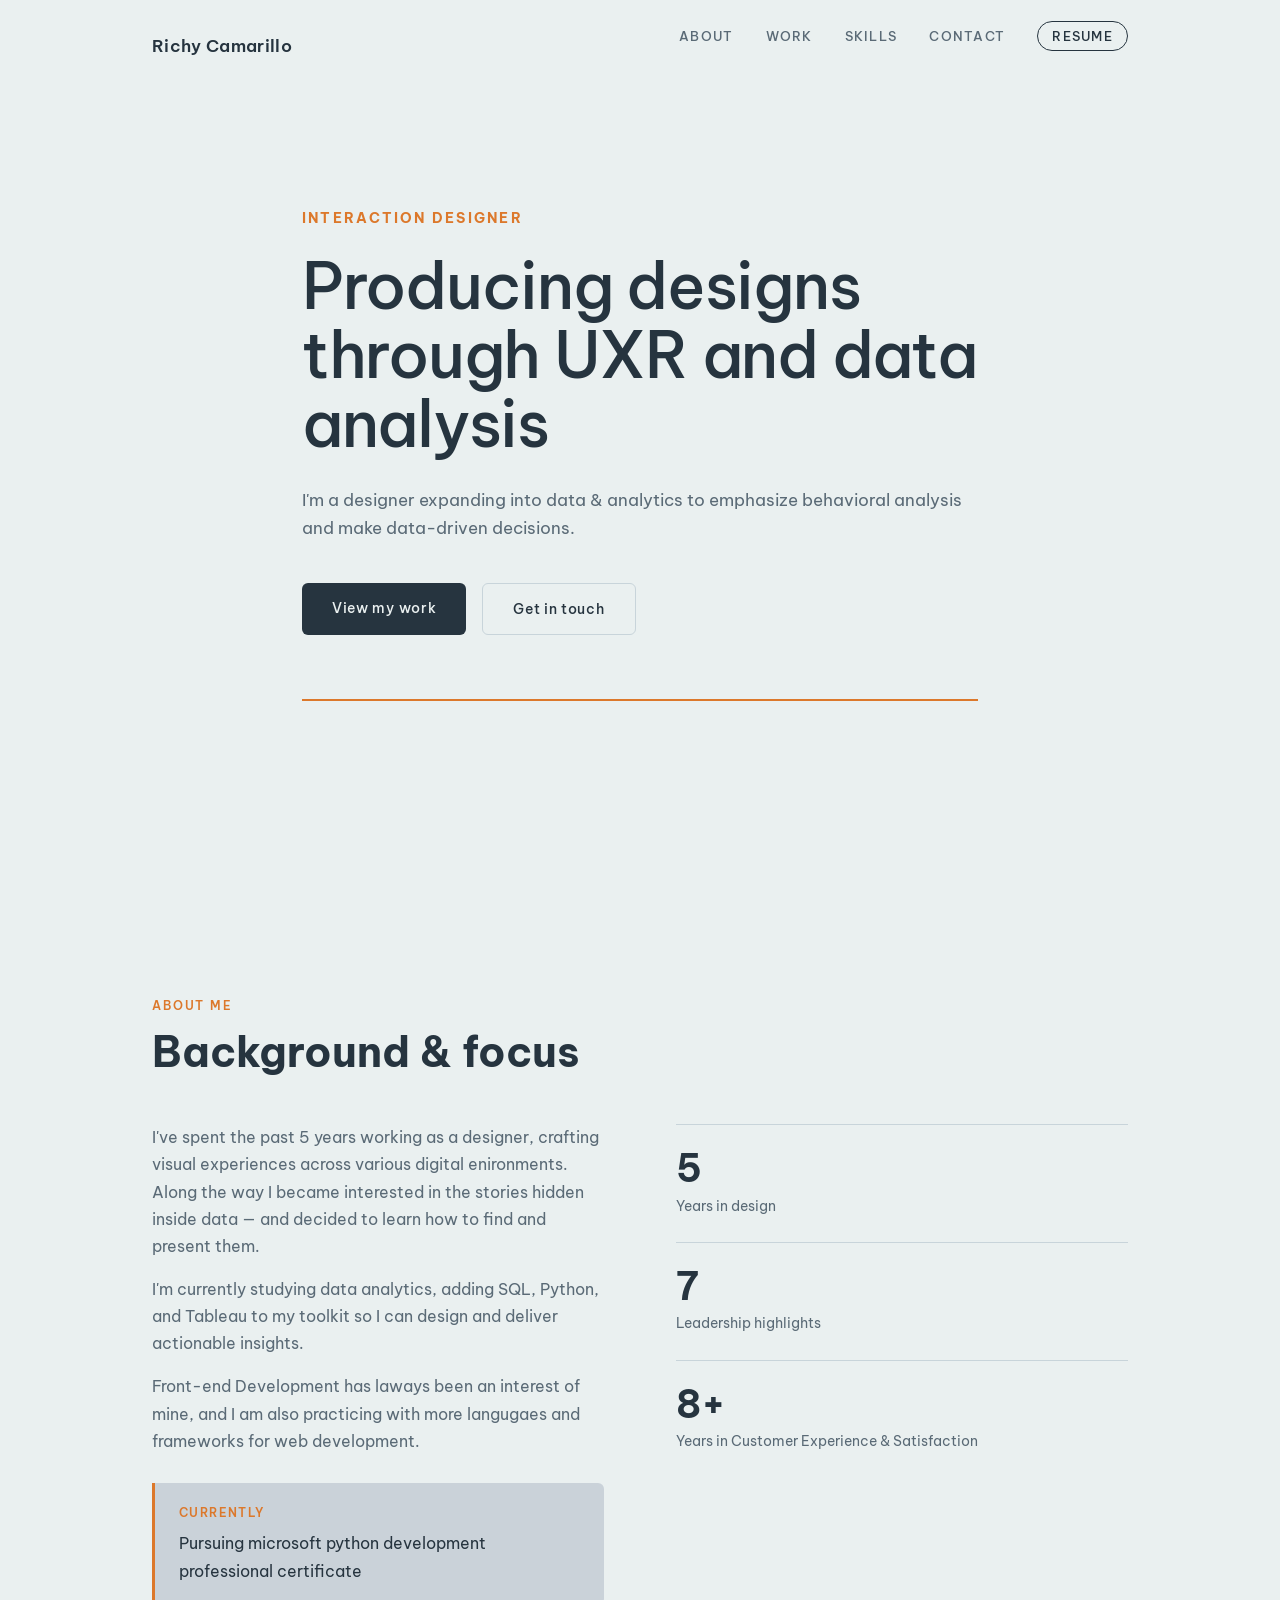
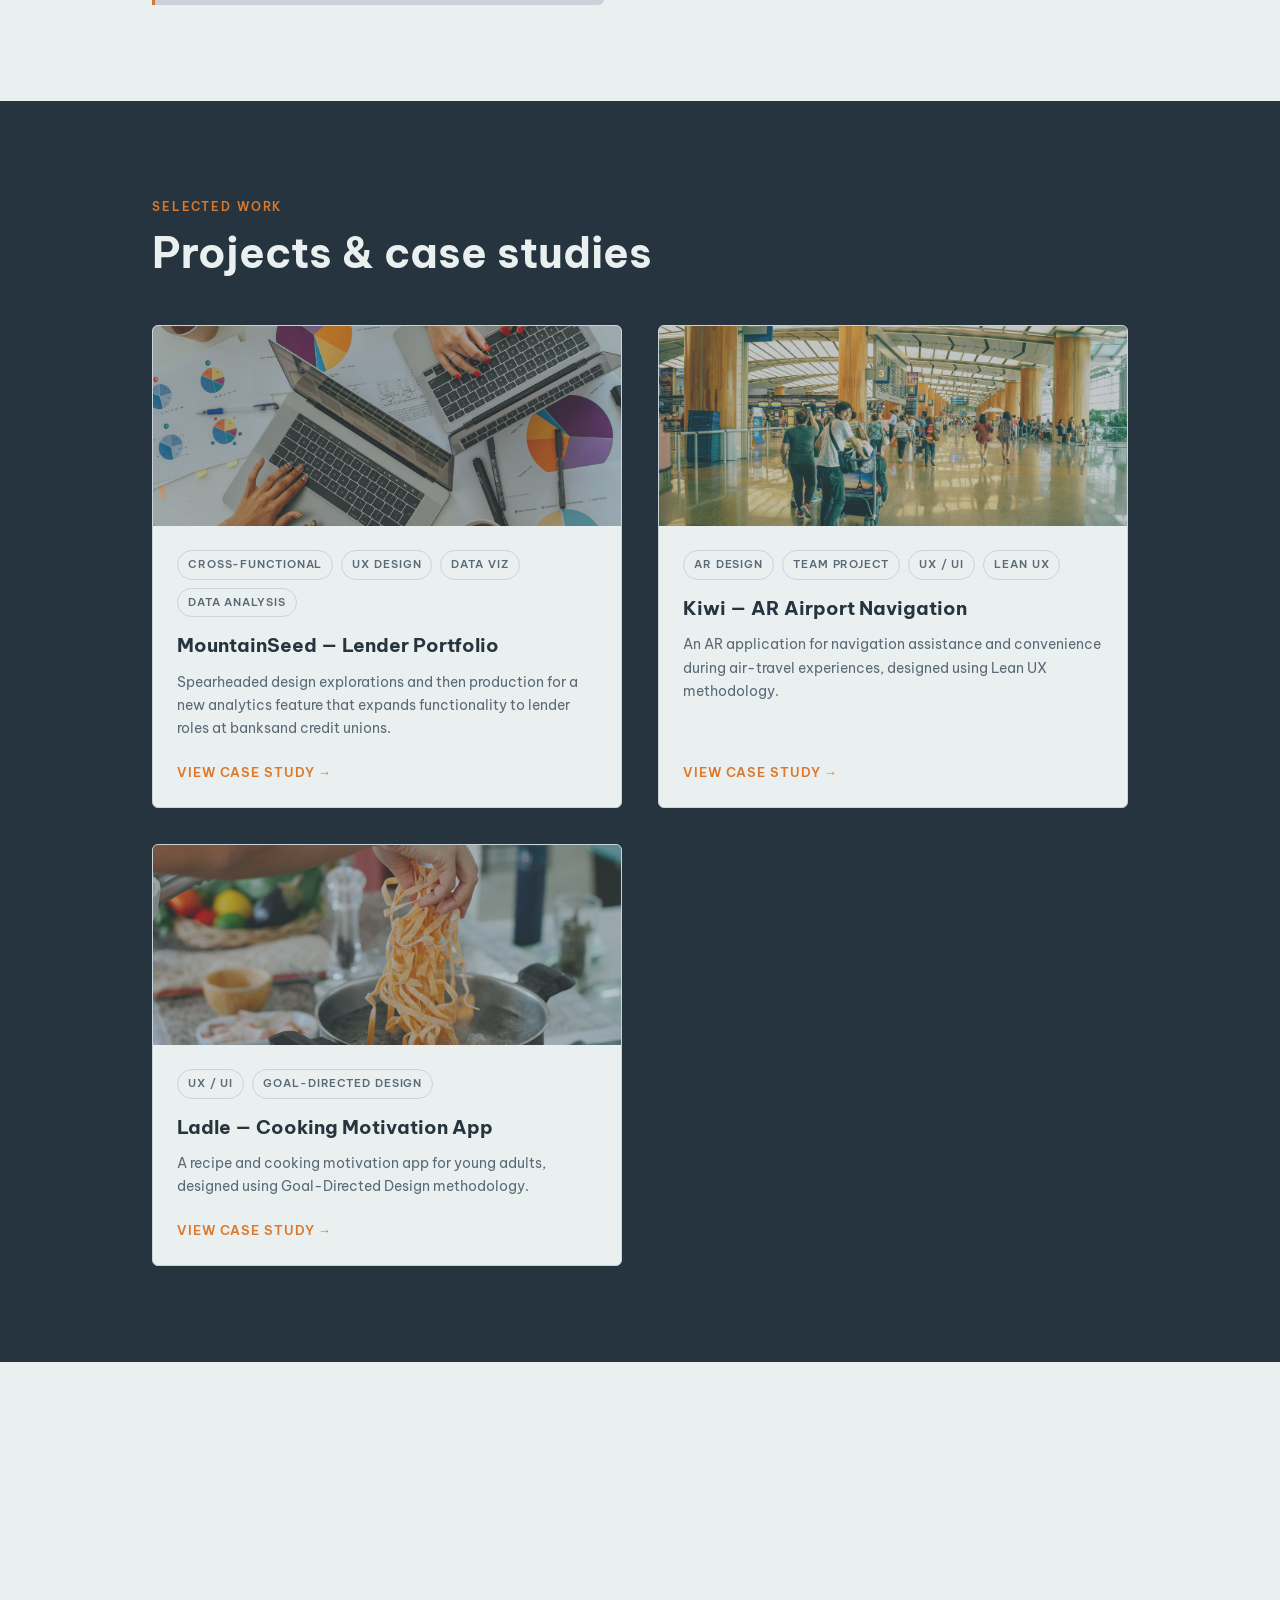
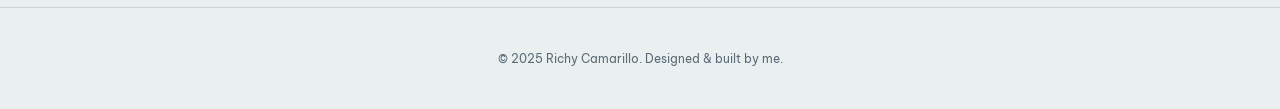
==== commit a9355b24: "removed fyr, resturctured ladle and kiwi, completed process pages for each" ====
--- a/index.html
+++ b/index.html
@@ -3,14 +3,11 @@
 <head>
   <meta charset="UTF-8" />
   <meta name="viewport" content="width=device-width, initial-scale=1.0"/>
-  <title>Your Name — Designer & Data Analyst</title>
+  <title>Richy Camarillo — Interaction Designer</title>
 
   <!--
   ============================================================
   FONT — Be Vietnam Pro from Google Fonts.
-  ✏️ To change the font:
-     1. Replace this <link> with a new Google Fonts URL
-     2. Update --font-display and --font-body in styles.css
   ============================================================
   -->
   <link rel="preconnect" href="https://fonts.googleapis.com">
@@ -24,17 +21,22 @@
 
   <!-- ============================================================
        NAV BAR
-       ✏️ Update "Your Name"
-       ✏️ Links match section IDs below (#about, #projects, etc.)
+       Links match section IDs below (#about, #projects, etc.)
        ============================================================ -->
   <nav id="main-nav">
     <div class="container-wide nav-inner">
-      <a href="index.html" class="nav-logo">Your Name</a>
+      <a href="index.html" class="nav-logo">Richy Camarillo</a>
+      <button class="nav-hamburger" aria-label="Toggle menu" aria-expanded="false">
+        <span></span>
+        <span></span>
+        <span></span>
+      </button>
       <ul class="nav-links">
         <li><a href="#about">About</a></li>
-        <li><a href="#projects">Projects</a></li>
+        <li><a href="#projects">Work</a></li>
         <li><a href="#skills">Skills</a></li>
         <li><a href="#contact">Contact</a></li>
+        <li><a href="assets/resume.pdf" class="nav-resume" target="_blank" rel="noopener">Resume</a></li>
       </ul>
     </div>
   </nav>
@@ -42,24 +44,20 @@
 
   <!-- ============================================================
        HERO
-       ✏️ Edit .hero-label, .hero-headline, .hero-sub, and CTAs
        ============================================================ -->
   <section id="hero">
     <div class="container">
       <div class="hero-content">
 
-        <span class="hero-label reveal">Designer → Data Analyst</span>
+        <span class="hero-label reveal">Interaction Designer</span>
 
         <h1 class="hero-headline reveal">
-          Turning data into<br>
-          <em>clear, beautiful</em><br>
-          stories.
+         Producing designs through UXR and data analysis
         </h1>
 
-        <!-- ✏️ Write 1–2 sentences describing who you are -->
+        <!-- brief self-description-->
         <p class="hero-sub reveal">
-          I'm a designer transitioning into data analytics — bridging the gap
-          between insight and communication through clean visuals and thoughtful design.
+          I'm a designer expanding into data & analytics to emphasize behavioral analysis and make data-driven decisions.
         </p>
 
         <div class="hero-actions reveal">
@@ -75,11 +73,11 @@
 
   <!-- ============================================================
        ABOUT
-       ✏️ Left: bio paragraphs + "currently" block
-       ✏️ Right: stat items — update numbers and descriptions
+        Left: bio paragraphs + "currently" block
+        Right: stat items
        ============================================================ -->
   <section id="about">
-    <div class="container">
+    <div class="container-wide">
 
       <p class="section-label reveal">About me</p>
       <h2 class="section-title reveal">Background & focus</h2>
@@ -88,41 +86,43 @@
 
         <!-- LEFT — Bio -->
         <div class="about-text reveal">
-          <!-- ✏️ Replace with your own bio -->
           <p>
-            I've spent the past [X] years working as a designer, crafting visual
-            experiences for clients across [industries]. Along the way I became
-            obsessed with the stories hidden inside data — and decided to go learn
-            how to find them.
+            I've spent the past 5 years working as a designer, crafting visual
+            experiences across various digital enironments. Along the way I became
+            interested in the stories hidden inside data — and decided to learn
+            how to find and present them.
           </p>
           <p>
             I'm currently studying data analytics, adding SQL, Python, and
-            Tableau to my toolkit so I can design dashboards and reports that
-            are as functional as they are beautiful.
+            Tableau to my toolkit so I can design and deliver actionable insights.
           </p>
-
-          <!-- ✏️ Update with your current role / project / course -->
+          <p>
+            Front-end Development has laways been an interest of mine, and I am also
+            practicing with more langugaes and frameworks for web development.
+          </p>
+
+          <!-- Current role/ project -->
           <div class="about-currently">
             <strong>Currently</strong>
-            Completing [your current course / role / project].
+            Pursuing microsoft python development professional certificate
           </div>
         </div>
 
         <!-- RIGHT — Stats -->
         <div class="about-stats reveal">
 
-          <!-- ✏️ Update each number and description -->
+          <!-- number and description -->
           <div class="stat-item">
-            <div class="stat-number">5+</div>
+            <div class="stat-number">5</div>
             <div class="stat-desc">Years in design</div>
           </div>
           <div class="stat-item">
-            <div class="stat-number">12</div>
-            <div class="stat-desc">Client projects delivered</div>
+            <div class="stat-number">7</div>
+            <div class="stat-desc">Leadership highlights</div>
           </div>
           <div class="stat-item">
-            <div class="stat-number">3</div>
-            <div class="stat-desc">Data tools currently learning</div>
+            <div class="stat-number">8+</div>
+            <div class="stat-desc">Years in Customer Experience & Satisfaction</div>
           </div>
 
         </div>
@@ -139,7 +139,7 @@
        ✏️ Update tags, title, description, and href on each card
        ============================================================ -->
   <section id="projects">
-    <div class="container">
+    <div class="container-wide">
 
       <p class="section-label reveal">Selected work</p>
       <h2 class="section-title reveal">Projects & case studies</h2>
@@ -149,17 +149,17 @@
         <!-- ── PROJECT CARD — MountainSeed ── -->
         <div class="project-card reveal">
           <!-- ✏️ Replace with: <img src="images/ms-thumb.jpg" alt="MountainSeed"> -->
-          <div class="project-thumb">📊</div>
+          <div class="project-thumb"><img src="assets/mountainseed/mountainseed thumb.jpg" alt="stock data reports"></div>
           <div class="project-body">
             <div class="project-tags">
-              <span class="tag">Internship</span>
+              <span class="tag">Cross-Functional</span>
               <span class="tag">UX Design</span>
               <span class="tag">Data Viz</span>
+              <span class="tag">Data Analysis</span>
             </div>
             <h3 class="project-title">MountainSeed — Lender Portfolio</h3>
             <p class="project-desc">
-              Designed a new analytics feature bringing bank credit analysts and
-              loan officers onto a commercial real estate platform for the first time.
+              Spearheaded design explorations and then production for a new analytics feature that expands functionality to lender roles at banksand credit unions.
             </p>
             <a href="mountainseed.html" class="project-link">View case study →</a>
           </div>
@@ -167,44 +167,28 @@
 
         <!-- ── PROJECT CARD — Kiwi ── -->
         <div class="project-card reveal">
-          <div class="project-thumb">🥝</div>
+          <div class="project-thumb"><img src="assets/kiwi/airport stock.jpg" alt="vision pro image"></div>
           <div class="project-body">
             <div class="project-tags">
               <span class="tag">AR Design</span>
               <span class="tag">Team Project</span>
+              <span class="tag">UX / UI</span>
+              <span class="tag">Lean UX</span>
             </div>
             <h3 class="project-title">Kiwi — AR Airport Navigation</h3>
             <p class="project-desc">
-              An augmented reality airport companion enabling wayfinding, object
-              recognition, and staff assistance in a single AR-native interface.
+              An AR application for navigation assistance and convenience during air-travel experiences, designed using Lean UX methodology.
             </p>
             <a href="kiwi.html" class="project-link">View case study →</a>
           </div>
         </div>
 
-        <!-- ── PROJECT CARD — FYR ── -->
+        <!-- ── PROJECT CARD — Ladle ── -->
         <div class="project-card reveal">
-          <div class="project-thumb">🛹</div>
+          <div class="project-thumb"><img src="assets/ladle/pexels-antonius-ferret-6223124.jpg" alt="stock cooking image"></div>
           <div class="project-body">
             <div class="project-tags">
-              <span class="tag">UI Design</span>
-              <span class="tag">Education</span>
-            </div>
-            <h3 class="project-title">Find Your Ride</h3>
-            <p class="project-desc">
-              A web prototype teaching beginners how to choose the right skateboard
-              for their lifestyle — built from personal expertise.
-            </p>
-            <a href="fyr.html" class="project-link">View case study →</a>
-          </div>
-        </div>
-
-        <!-- ── PROJECT CARD — Ladle ── -->
-        <div class="project-card reveal">
-          <div class="project-thumb">🥄</div>
-          <div class="project-body">
-            <div class="project-tags">
-              <span class="tag">UX Design</span>
+              <span class="tag">UX / UI</span>
               <span class="tag">Goal-Directed Design</span>
             </div>
             <h3 class="project-title">Ladle — Cooking Motivation App</h3>
@@ -223,11 +207,10 @@
 
   <!-- ============================================================
        SKILLS
-       ✏️ Edit skill name, level label, and data-width (0–100)
           data-width controls the bar fill length via main.js
        ============================================================ -->
   <section id="skills">
-    <div class="container">
+    <div class="container-wide">
 
       <p class="section-label reveal">Capabilities</p>
       <h2 class="section-title reveal">Skills & tools</h2>
@@ -241,7 +224,27 @@
           <div class="skill-item">
             <div class="skill-header">
               <span>Figma</span>
-              <span class="skill-level">Expert</span>
+              <span class="skill-level">Advanced</span>
+            </div>
+            <div class="skill-bar">
+              <div class="skill-fill" data-width="80"></div>
+            </div>
+          </div>
+
+          <div class="skill-item">
+            <div class="skill-header">
+              <span>Adobe Creative Suite</span>
+              <span class="skill-level">Intermediate</span>
+            </div>
+            <div class="skill-bar">
+              <div class="skill-fill" data-width="60"></div>
+            </div>
+          </div>
+
+          <div class="skill-item">
+            <div class="skill-header">
+              <span>UX Design & UXR</span>
+              <span class="skill-level">Advanced</span>
             </div>
             <div class="skill-bar">
               <div class="skill-fill" data-width="90"></div>
@@ -250,21 +253,11 @@
 
           <div class="skill-item">
             <div class="skill-header">
-              <span>Adobe Creative Suite</span>
+              <span>UI Design & Development</span>
               <span class="skill-level">Advanced</span>
             </div>
             <div class="skill-bar">
               <div class="skill-fill" data-width="80"></div>
-            </div>
-          </div>
-
-          <div class="skill-item">
-            <div class="skill-header">
-              <span>UI / UX Design</span>
-              <span class="skill-level">Advanced</span>
-            </div>
-            <div class="skill-bar">
-              <div class="skill-fill" data-width="85"></div>
             </div>
           </div>
 
@@ -275,6 +268,71 @@
             </div>
             <div class="skill-bar">
               <div class="skill-fill" data-width="75"></div>
+            </div>
+          </div>
+
+          <div class="skill-item">
+            <div class="skill-header">
+              <span>HTML / CSS / JS</span>
+              <span class="skill-level">Proficient</span>
+            </div>
+            <div class="skill-bar">
+              <div class="skill-fill" data-width="75"></div>
+            </div>
+          </div>
+
+          <div class="skill-item">
+            <div class="skill-header">
+              <span>React</span>
+              <span class="skill-level">Learning</span>
+            </div>
+            <div class="skill-bar">
+              <div class="skill-fill" data-width="40"></div>
+            </div>
+          </div>
+        </div>
+        <!-- MIDDLE - Developer tools -->
+
+        <div class="reveal">
+          <p class="skill-group-title">Developer Tools & Productivity</p>
+
+          <div class="skill-item">
+            <div class="skill-header">
+              <span>Git / Github</span>
+              <span class="skill-level"> Intermediate</span>
+            </div>
+            <div class="skill-bar">
+              <div class="skill-fill" data-width="60"></div>
+            </div>
+          </div>
+
+          <div class="skill-item">
+            <div class="skill-header">
+              <span>VS Code</span>
+              <span class="skill-level"> Proficient</span>
+            </div>
+            <div class="skill-bar">
+              <div class="skill-fill" data-width="75"></div>
+            </div>
+          </div>
+
+          <div class="skill-item">
+            <div class="skill-header">
+              <span>DBeaver (data management)</span>
+              <span class="skill-level"> Learning</span>
+            </div>
+            <div class="skill-bar">
+              <div class="skill-fill" data-width="40"></div>
+            </div>
+          </div>
+
+          <div class="skill-item">
+            <div class="skill-header">
+              <span>Claude (AI-assisted development)</span>
+              <span class="skill-level"> Intermediate</span>
+            </div>
+            <div class="skill-bar">
+              <div class="skill-fill" data-width="60"></div>
             </div>
           </div>
 
@@ -287,10 +345,10 @@
           <div class="skill-item">
             <div class="skill-header">
               <span>Tableau</span>
-              <span class="skill-level">Proficient</span>
-            </div>
-            <div class="skill-bar">
-              <div class="skill-fill" data-width="70"></div>
+              <span class="skill-level">Learning</span>
+            </div>
+            <div class="skill-bar">
+              <div class="skill-fill" data-width="40"></div>
             </div>
           </div>
 
@@ -310,7 +368,7 @@
               <span class="skill-level">Learning</span>
             </div>
             <div class="skill-bar">
-              <div class="skill-fill" data-width="40"></div>
+              <div class="skill-fill" data-width="50"></div>
             </div>
           </div>
 
@@ -332,27 +390,45 @@
 
   <!-- ============================================================
        CONTACT
-       ✏️ Update email in both the href and visible text
-       ✏️ Update social link hrefs
+        Update social link hrefs
        ============================================================ -->
   <section id="contact">
     <div class="container">
 
-      <p class="section-label reveal">Let's connect</p>
-      <h2 class="section-title reveal">Get in touch</h2>
-
+      <p class="section-label reveal">Get in touch</p>
+      <h2 class="section-title reveal">Reach out anytime</h2>
+  <!-- ===========================================================
+       Remove comment tags below if you want to empahsize email
+       =========================================================== -->
+  <!-- 
       <div class="reveal">
-        <!-- ✏️ Replace with your real email -->
-        <a href="mailto:hello@yourname.com" class="contact-email">
-          hello@yourname.com
+        <a href="mailto:camarillorichard.1@gmail.com" class="contact-email">
+          camarillorichard.1@gmail.com
         </a>
       </div>
-
-      <!-- ✏️ Replace hrefs with your real profile URLs -->
+      -->
+       
+      
+
       <ul class="social-links reveal">
-        <li><a href="https://linkedin.com/in/yourhandle" target="_blank">LinkedIn</a></li>
-        <li><a href="https://github.com/FabianGoji"      target="_blank">GitHub</a></li>
-        <li><a href="https://behance.net/yourhandle"     target="_blank">Behance</a></li>
+        <li>
+          <a href="mailto:camarillorichard.1@gmail.com">
+            <svg xmlns="http://www.w3.org/2000/svg" width="16" height="16" viewBox="0 0 24 24" fill="none" stroke="currentColor" stroke-width="2" stroke-linecap="round" stroke-linejoin="round" aria-hidden="true"><rect x="2" y="4" width="20" height="16" rx="2"/><path d="m22 7-8.97 5.7a1.94 1.94 0 0 1-2.06 0L2 7"/></svg>
+            Email
+          </a>
+        </li>
+        <li>
+          <a href="https://www.linkedin.com/in/richard-camarillo/" target="_blank">
+            <svg xmlns="http://www.w3.org/2000/svg" width="16" height="16" viewBox="0 0 24 24" fill="currentColor" aria-hidden="true"><path d="M20.447 20.452h-3.554v-5.569c0-1.328-.027-3.037-1.852-3.037-1.853 0-2.136 1.445-2.136 2.939v5.667H9.351V9h3.414v1.561h.046c.477-.9 1.637-1.85 3.37-1.85 3.601 0 4.267 2.37 4.267 5.455v6.286zM5.337 7.433a2.062 2.062 0 01-2.063-2.065 2.064 2.064 0 112.063 2.065zm1.782 13.019H3.555V9h3.564v11.452zM22.225 0H1.771C.792 0 0 .774 0 1.729v20.542C0 23.227.792 24 1.771 24h20.451C23.2 24 24 23.227 24 22.271V1.729C24 .774 23.2 0 22.222 0h.003z"/></svg>
+            LinkedIn
+          </a>
+        </li>
+        <li>
+          <a href="https://github.com/FabianGoji" target="_blank">
+            <svg xmlns="http://www.w3.org/2000/svg" width="16" height="16" viewBox="0 0 24 24" fill="currentColor" aria-hidden="true"><path d="M12 0C5.374 0 0 5.373 0 12c0 5.302 3.438 9.8 8.207 11.387.599.111.793-.261.793-.577v-2.234c-3.338.726-4.033-1.416-4.033-1.416-.546-1.387-1.333-1.756-1.333-1.756-1.089-.745.083-.729.083-.729 1.205.084 1.839 1.237 1.839 1.237 1.07 1.834 2.807 1.304 3.492.997.107-.775.418-1.305.762-1.604-2.665-.305-5.467-1.334-5.467-5.931 0-1.311.469-2.381 1.236-3.221-.124-.303-.535-1.524.117-3.176 0 0 1.008-.322 3.301 1.23A11.509 11.509 0 0112 5.803c1.02.005 2.047.138 3.006.404 2.291-1.552 3.297-1.23 3.297-1.23.653 1.653.242 2.874.118 3.176.77.84 1.235 1.911 1.235 3.221 0 4.609-2.807 5.624-5.479 5.921.43.372.823 1.102.823 2.222v3.293c0 .319.192.694.801.576C20.566 21.797 24 17.3 24 12c0-6.627-5.373-12-12-12z"/></svg>
+            GitHub
+          </a>
+        </li>
       </ul>
 
     </div>
@@ -365,7 +441,7 @@
        ============================================================ -->
   <footer>
     <div class="container">
-      <p>© 2025 Your Name. Designed & built by me.</p>
+      <p>© 2025 Richy Camarillo. Designed &amp; built by me.</p>
     </div>
   </footer>
 
--- a/styles.css
+++ b/styles.css
@@ -48,7 +48,7 @@
   --color-bg:        #EAF0F0;   /* Light — page background            */
   --color-surface:   #BFC9D2;   /* Mid — card / section backgrounds   */
   --color-dark:      #26343F;   /* Dark — primary text, nav           */
-  --color-accent:    #FF9B50;   /* Orange — brand accent, links       */
+  --color-accent:    #dc782b;   /* Orange — brand accent, links       */
   --color-text:      #26343F;   /* Primary text (same as dark)        */
   --color-muted:     #5A6A76;   /* Secondary / caption text           */
   --color-border:    #C8D4DA;   /* Subtle dividers                    */
@@ -66,7 +66,7 @@
   --radius:          6px;
   --max-width:       820px;     /* Narrow reading column             */
   --max-width-wide:  1120px;    /* Wide container for media rows     */
-  --section-gap:     120px;     /* Vertical space between sections   */
+  --section-gap:     60px;     /* Vertical space between sections   */
 }
 
 
@@ -87,8 +87,8 @@
   background-color: var(--color-bg);
   color: var(--color-text);
   font-family: var(--font-body);
-  font-weight: 300;
-  font-size: 16px;
+  font-weight: 400;
+  font-size: 1rem;
   line-height: 1.75;
   -webkit-font-smoothing: antialiased;
 }
@@ -182,6 +182,68 @@
 .nav-links a:hover  { color: var(--color-dark); }
 /* .active marks the current page in the nav */
 .nav-links a.active { color: var(--color-accent); }
+
+/* — Resume link — styled as a pill in the nav */
+.nav-links a.nav-resume {
+  padding: 6px 14px;
+  border: 1px solid currentColor;
+  border-radius: 100px;
+  color: var(--color-dark);
+  transition: color 0.2s, border-color 0.2s, background 0.2s;
+}
+.nav-links a.nav-resume:hover {
+  background: var(--color-dark);
+  color: var(--color-bg);
+}
+
+/* — Standalone resume button — use anywhere in the page */
+.btn-resume {
+  display: inline-block;
+  padding: 13px 30px;
+  border-radius: var(--radius);
+  font-size: 0.86rem;
+  font-weight: 500;
+  letter-spacing: 0.05em;
+  border: 1px solid var(--color-dark);
+  color: var(--color-dark);
+  transition: background 0.2s, color 0.2s;
+  cursor: pointer;
+}
+.btn-resume:hover {
+  background: var(--color-dark);
+  color: var(--color-bg);
+}
+
+/* standalone link to bring viewers to personal content */
+.content-link {
+  display: block;
+  width: fit-content;
+  margin: 24px auto;
+}
+
+/* — Hamburger button — hidden on desktop */
+.nav-hamburger {
+  display: none;
+  flex-direction: column;
+  justify-content: space-between;
+  width: 24px;
+  height: 18px;
+  background: none;
+  border: none;
+  cursor: pointer;
+  padding: 0;
+}
+.nav-hamburger span {
+  display: block;
+  width: 100%;
+  height: 2px;
+  background: var(--color-dark);
+  transition: transform 0.3s ease, opacity 0.3s ease;
+  transform-origin: center;
+}
+nav.menu-open .nav-hamburger span:nth-child(1) { transform: translateY(8px) rotate(45deg); }
+nav.menu-open .nav-hamburger span:nth-child(2) { opacity: 0; }
+nav.menu-open .nav-hamburger span:nth-child(3) { transform: translateY(-8px) rotate(-45deg); }
 
 
 /* ================================================================
@@ -222,12 +284,12 @@
   padding-top: 100px;
 }
 
-.hero-content   { max-width: 680px; }
+.hero-content   { max-width: var(--max-width); }
 
 .hero-label {
   display: inline-block;
-  font-size: 0.76rem;
-  font-weight: 600;
+  font-size: 0.875rem;
+  font-weight: 700;
   letter-spacing: 0.16em;
   text-transform: uppercase;
   color: var(--color-accent);
@@ -236,8 +298,8 @@
 
 .hero-headline {
   font-family: var(--font-display);
-  font-size: clamp(2.6rem, 6.5vw, 5rem);
-  font-weight: 700;
+  font-size: clamp(2rem, 5vw, 4rem);
+  font-weight: 500;
   line-height: 1.08;
   letter-spacing: -0.02em;
   margin-bottom: 28px;
@@ -251,7 +313,7 @@
 .hero-sub {
   font-size: 1.05rem;
   color: var(--color-muted);
-  max-width: 460px;
+  max-width: var(--max-width);
   margin-bottom: 40px;
   line-height: 1.7;
 }
@@ -263,10 +325,21 @@
 }
 
 .hero-rule {
-  width: 44px;
+  width: 100%;
   height: 2px;
   background: var(--color-accent);
   margin-top: 64px;
+}
+
+.hero-rule.reveal {
+  width: 0;
+  opacity: 1;
+  transform: none;
+  transition: width 0.9s ease;
+}
+
+.hero-rule.reveal.visible {
+  width: 100%;
 }
 
 
@@ -292,6 +365,14 @@
   margin-bottom: 48px;
 }
 
+.section-subtitle{
+  font-family: var(--font-display);
+  font-size: clamp(1.45rem, 3.2vw, 2.1rem);
+  font-weight: 600;
+  line-height: 1.15;
+  margin: 16px auto;
+}
+
 
 /* ================================================================
    7c. INDEX — ABOUT SECTION
@@ -313,7 +394,7 @@
   margin-top: 28px;
   padding: 20px 24px;
   border-left: 3px solid var(--color-accent);
-  background: var(--color-surface);
+  background: color-mix(in srgb,var(--color-surface),transparent 25%);
   border-radius: 0 var(--radius) var(--radius) 0;
 }
 .about-currently strong {
@@ -352,20 +433,25 @@
 /* ================================================================
    7d. INDEX — PROJECTS GRID
 ================================================================ */
-#projects { background: var(--color-surface); }
+#projects { background: var(--color-dark); }
+#projects .section-title { color: var(--color-bg); }
 
 .projects-grid {
   display: grid;
   grid-template-columns: repeat(2, 1fr);
-  gap: 24px;
+  gap: 36px;
 }
 
 .project-card {
+  display: flex;
+  flex-direction: column;
   border: 1px solid var(--color-border);
   border-radius: var(--radius);
   overflow: hidden;
   transition: transform 0.25s, box-shadow 0.25s;
   background: var(--color-bg);
+  position: relative;
+  max-height: 500px;
 }
 .project-card:hover {
   transform: translateY(-4px);
@@ -374,16 +460,42 @@
 
 /* ✏️ Replace .project-thumb with <img> when you have screenshots */
 .project-thumb {
-  height: 190px;
+  height: 200px;
   background: var(--color-border);
   display: flex;
   align-items: center;
   justify-content: center;
   font-size: 2rem;
   color: var(--color-muted);
-}
-
-.project-body  { padding: 24px; }
+  overflow: hidden;
+  position: relative;
+}
+
+.project-thumb::after {
+  content: '';
+  position: absolute;
+  inset: 0;
+  background: var(--color-muted);
+  opacity: 0.35;
+  transition: opacity 0.25s ease;
+}
+
+.project-card:hover .project-thumb::after {
+  opacity: 0;
+}
+
+.project-thumb img {
+  width: 100%;
+  height: 100%;
+  object-fit: cover;
+}
+
+.project-body  { 
+  padding: 24px; 
+  display: flex;
+  flex-direction: column;
+  flex: 1;
+}
 
 .project-tags  { display: flex; flex-wrap: wrap; gap: 8px; margin-bottom: 12px; }
 
@@ -413,25 +525,32 @@
 }
 
 .project-link {
+  margin-top: auto;
   font-size: 0.8rem;
   font-weight: 600;
   letter-spacing: 0.07em;
   text-transform: uppercase;
   color: var(--color-accent);
   display: inline-flex;
-  align-items: center;
+  align-items: center bottom;
   gap: 6px;
   transition: gap 0.2s;
 }
 .project-link:hover { gap: 10px; }
 
+.project-link::after {
+  content: '';
+  position: absolute;
+  inset: 0;
+}
+
 
 /* ================================================================
    7e. INDEX — SKILLS SECTION
 ================================================================ */
 .skills-grid {
   display: grid;
-  grid-template-columns: 1fr 1fr;
+  grid-template-columns: 1fr;
   gap: 56px;
 }
 
@@ -449,7 +568,7 @@
 .skill-header {
   display: flex;
   justify-content: space-between;
-  font-size: 0.87rem;
+  font-size: 1rem;
   margin-bottom: 8px;
 }
 
@@ -500,7 +619,10 @@
   list-style: none;
 }
 .social-links a {
-  font-size: 0.8rem;
+  display: flex;
+  align-items: center;
+  gap: 7px;
+  font-size: 0.875rem;
   font-weight: 500;
   letter-spacing: 0.1em;
   text-transform: uppercase;
@@ -551,7 +673,7 @@
   line-height: 1.07;
   letter-spacing: -0.02em;
   margin-bottom: 24px;
-  max-width: 680px;
+  /*max-width: 680px;*/
 }
 .cs-title em {
   font-style: italic;
@@ -570,6 +692,7 @@
 /* — Meta grid */
 .cs-meta {
   display: flex;
+  flex-direction: column;
   flex-wrap: wrap;
   border-top: 1px solid var(--color-border);
   border-left: 1px solid var(--color-border);
@@ -597,13 +720,15 @@
 
 /* — Hero cover image / placeholder */
 .cs-hero-media { margin: 68px 0 0; }
+.cs-hero .content-link { margin-top: 56px; margin-bottom: 0; }
+.cs-hero .content-link + .cs-media { margin-top: 16px; }
 
 
 /* ================================================================
    8b. CASE STUDY — BODY & SECTION STRUCTURE
 ================================================================ */
 .cs-body    { padding: 100px 0; }
-.cs-section { margin-bottom: 100px; }
+.cs-section { margin-bottom: 50px; }
 .cs-section:last-child { margin-bottom: 0; }
 
 .cs-section-label {
@@ -634,7 +759,7 @@
   margin-bottom: 28px;
 }
 
-.cs-prose p {
+.cs-prose p, ul {
   color: var(--color-muted);
   margin-bottom: 20px;
   font-size: 0.97rem;
@@ -642,6 +767,19 @@
 }
 .cs-prose p:last-child { margin-bottom: 0; }
 .cs-prose strong { color: var(--color-dark); font-weight: 600; }
+.cs-prose a {
+  color: var(--color-accent);
+  text-decoration: underline;
+  text-underline-offset: 3px;
+  transition: color 0.2s, text-decoration-color 0.2s;
+}
+.cs-prose a:hover {
+  color: var(--color-dark);
+}
+.cs-prose a:active {
+  color: var(--color-accent);
+  opacity: 0.7;
+}
 
 
 /* ================================================================
@@ -715,23 +853,22 @@
 
 
 /* ================================================================
-   8f. MEDIA PLACEHOLDERS
-   ✏️ To swap in a real image:
-      1. Delete the <div class="cs-placeholder">...</div> inside
-      2. Add: <img src="images/filename.jpg" alt="Description">
-================================================================ */
-.cs-media         { margin: 52px 0; }
+   8f. MEDIA & PLACEHOLDERS
+================================================================ */
+.cs-media         { margin: 36px 0; }
 
 .cs-media-inner {
-  background: var(--color-surface);
   border-radius: var(--radius);
   overflow: hidden;
-  border: 1px solid var(--color-border);
-}
+  border: 1px solid var(--color-border)
+}
+
 .cs-media-inner.ratio-16-9 { aspect-ratio: 16 / 9; }
 .cs-media-inner.ratio-4-3  { aspect-ratio: 4 / 3;  }
 .cs-media-inner.ratio-3-2  { aspect-ratio: 3 / 2;  }
 .cs-media-inner.ratio-tall { aspect-ratio: 3 / 4;  }
+.cs-media-inner.bare       { background: none; }
+#no-border { border: none; }
 
 .cs-placeholder {
   width: 100%;
@@ -751,7 +888,7 @@
 .cs-placeholder svg { width: 28px; height: 28px; opacity: 0.35; }
 
 .cs-media-caption {
-  margin-top: 12px;
+  margin: 10px auto;
   font-size: 0.78rem;
   color: var(--color-muted);
   text-align: center;
@@ -766,6 +903,58 @@
 .cs-media-grid        { display: grid; gap: 16px; margin: 52px 0; }
 .cs-media-grid.cols-2 { grid-template-columns: 1fr 1fr; }
 .cs-media-grid.cols-3 { grid-template-columns: 1fr 1fr 1fr; }
+
+/* Text left, stacked images right — text always determines row height */
+.cs-split-grid {
+  display: grid;
+  grid-template-columns: 1fr 1fr;
+  gap: 24px;
+  margin: 36px 0;
+  align-items: start;
+}
+.cs-split-media {
+  align-self: stretch;
+  display: flex;
+  flex-direction: column;
+  gap: 16px;
+}
+/* Propagate flex height through wrapper divs and cs-media-inner */
+.cs-split-media > div {
+  flex: 1;
+  min-height: 0;
+  display: flex;
+  flex-direction: column;
+}
+.cs-split-media .cs-media-inner {
+  flex: 1;
+  min-height: 0;
+  display: flex;
+  flex-direction: column;
+}
+.cs-split-media .cs-media-inner a {
+  flex: 1;
+  min-height: 0;
+  display: flex;
+}
+.cs-split-media img {
+  flex: 1;
+  min-height: 0;
+  width: 100%;
+  object-fit: contain;
+  object-position: top;
+}
+
+/* ================================================================
+  Styling for text-wrap around images
+================================================================ */
+
+.wrapped-image {
+  float: left;            /* Aligns image to the left and wraps text to the right */
+  margin-right: 20px;     /* Crucial: Adds space so text doesn't touch the image */
+  margin-bottom: 10px;    /* Adds space below the image */
+  max-width: 300px;       /* Keeps the image at a reasonable size */
+  height: auto;           /* Maintains aspect ratio */
+}
 
 
 /* ================================================================
@@ -823,12 +1012,12 @@
   height: 15px;
   flex-shrink: 0;
   color: var(--color-muted);
-  transition: transform 0.25s ease;
+  transition: transform 0.25s ease-out;
 }
 .accordion-item.open .accordion-chevron { transform: rotate(180deg); }
 
 /* Collapsible content panel */
-.accordion-panel  { max-height: 0; overflow: hidden; transition: max-height 0.35s ease; }
+.accordion-panel  { max-height: 0; overflow: hidden; transition: max-height 0.25s ease-out; }
 .accordion-item.open .accordion-panel { max-height: 300px; }
 
 .accordion-content {
@@ -876,13 +1065,27 @@
 
 .phase-item {
   display: grid;
-  grid-template-columns: 180px 1fr;
+  grid-template-columns: 180px 1fr 1fr;
   gap: 28px;
   padding: 22px 0;
   border-bottom: 1px solid var(--color-border);
   align-items: start;
 }
 .phase-item:first-child { border-top: 1px solid var(--color-border); }
+
+.phase-item .cs-media-grid {
+  grid-column: 1 / -1;
+  margin: 0;
+}
+
+.phase-item .cs-media-inner {
+  max-height: 140px;   /* cap — adjust to match your description height */
+  overflow: hidden;
+}
+.phase-item .cs-media-inner img {
+  width: 100%;
+  height: auto;
+}
 
 .phase-name {
   font-size: 0.87rem;
@@ -928,10 +1131,83 @@
 
 
 /* ================================================================
+   8m. CAROUSEL
+================================================================ */
+.cs-carousel { margin: 36px 0; }
+
+.cs-carousel-viewport {
+  position: relative;
+  border-radius: var(--radius);
+}
+
+.cs-carousel-track { position: relative; }
+
+.cs-carousel-slide {
+  display: none;
+}
+
+.cs-carousel-slide.active {
+  display: block;
+  animation: carouselFade 0.35s ease;
+}
+
+@keyframes carouselFade {
+  from { opacity: 0; }
+  to   { opacity: 1; }
+}
+
+.cs-carousel-slide a { display: block; }
+
+.cs-carousel-slide img {
+  width: 100%;
+  height: auto;
+  display: block;
+}
+
+.cs-carousel-btn {
+  position: absolute;
+  top: 50%;
+  transform: translateY(-50%);
+  background: var(--color-dark);
+  color: var(--color-bg);
+  border: none;
+  width: 36px;
+  height: 36px;
+  border-radius: 50%;
+  cursor: pointer;
+  display: flex;
+  align-items: center;
+  justify-content: center;
+  opacity: 0.7;
+  transition: opacity 0.2s;
+  z-index: 2;
+}
+.cs-carousel-btn:hover  { opacity: 1; }
+.cs-carousel-prev       { left: 12px; }
+.cs-carousel-next       { right: 12px; }
+
+.cs-carousel-dots {
+  display: flex;
+  justify-content: center;
+  gap: 8px;
+  margin-top: 12px;
+}
+.cs-carousel-dot {
+  width: 7px;
+  height: 7px;
+  border-radius: 50%;
+  background: var(--color-border);
+  border: none;
+  cursor: pointer;
+  padding: 0;
+  transition: background 0.2s;
+}
+.cs-carousel-dot.active { background: var(--color-accent); }
+
+
+/* ================================================================
    8l. CASE STUDY FOOTER NAV
    Links to prev / next case study.
-   No homepage link needed — nav bar handles it.
-   ✏️ Update hrefs and titles in each HTML file.
 ================================================================ */
 .cs-footer-nav {
   border-top: 1px solid var(--color-border);
@@ -972,9 +1248,9 @@
 /* — Wide desktop: more breathing room */
 @media (min-width: 1024px) {
   .container       { padding: 0 56px; }
-  .container-wide  { padding: 0 56px; }
-
-  :root            { --section-gap: 144px; }
+  .container-wide  { padding: 0 36px; }
+
+  :root            { --section-gap: 96px; }
 
   .cs-hero         { padding-top: 180px; padding-bottom: 120px; }
   .cs-body         { padding: 120px 0; }
@@ -982,17 +1258,57 @@
   .cs-footer-nav   { padding: 88px 0; }
 }
 
-/* — Extra wide: even more padding */
+/* — Extra wide: even more padding
+@media (min-width: 1280px) {
+  :root {
+    --max-width:      960px;
+    --max-width-wide: 1360px;
+  }
+  .container       { padding: 0 72px; }
+  .container-wide  { padding: 0 72px; }
+} */
+
+/* — Ultra wide: expand max-widths so content fills larger screens
+@media (min-width: 1440px) {
+  :root {
+    --max-width:      960px;
+    --max-width-wide: 1360px;
+  }
+} */
+
 @media (min-width: 1280px) {
   .container       { padding: 0 72px; }
   .container-wide  { padding: 0 72px; }
+
+  :root {
+    --max-width:      clamp(820px, calc(820px + (100vw - 1280px) * 0.875), 960px);
+    --max-width-wide: clamp(1120px, calc(1120px + (100vw - 1280px) * 1.5),  1360px);
+  }
 }
 
 /* — Mobile: stack everything */
 @media (max-width: 720px) {
 
-  /* Hide nav links on mobile */
-  .nav-links { display: none; }
+  /* Show hamburger, hide nav links by default on mobile */
+  .nav-hamburger { display: flex; }
+  .nav-links      { display: none; }
+
+  /* Dropdown when menu is open */
+  nav.menu-open .nav-links {
+    display: flex;
+    flex-direction: column;
+    gap: 0;
+    position: absolute;
+    top: 100%;
+    left: 0; right: 0;
+    background: var(--color-bg);
+    border-bottom: 1px solid var(--color-border);
+    padding: 8px 0 16px;
+  }
+  nav.menu-open .nav-links li a {
+    display: block;
+    padding: 12px 40px;
+  }
 
   /* Stack index page columns */
   .about-grid    { grid-template-columns: 1fr; gap: 40px; }
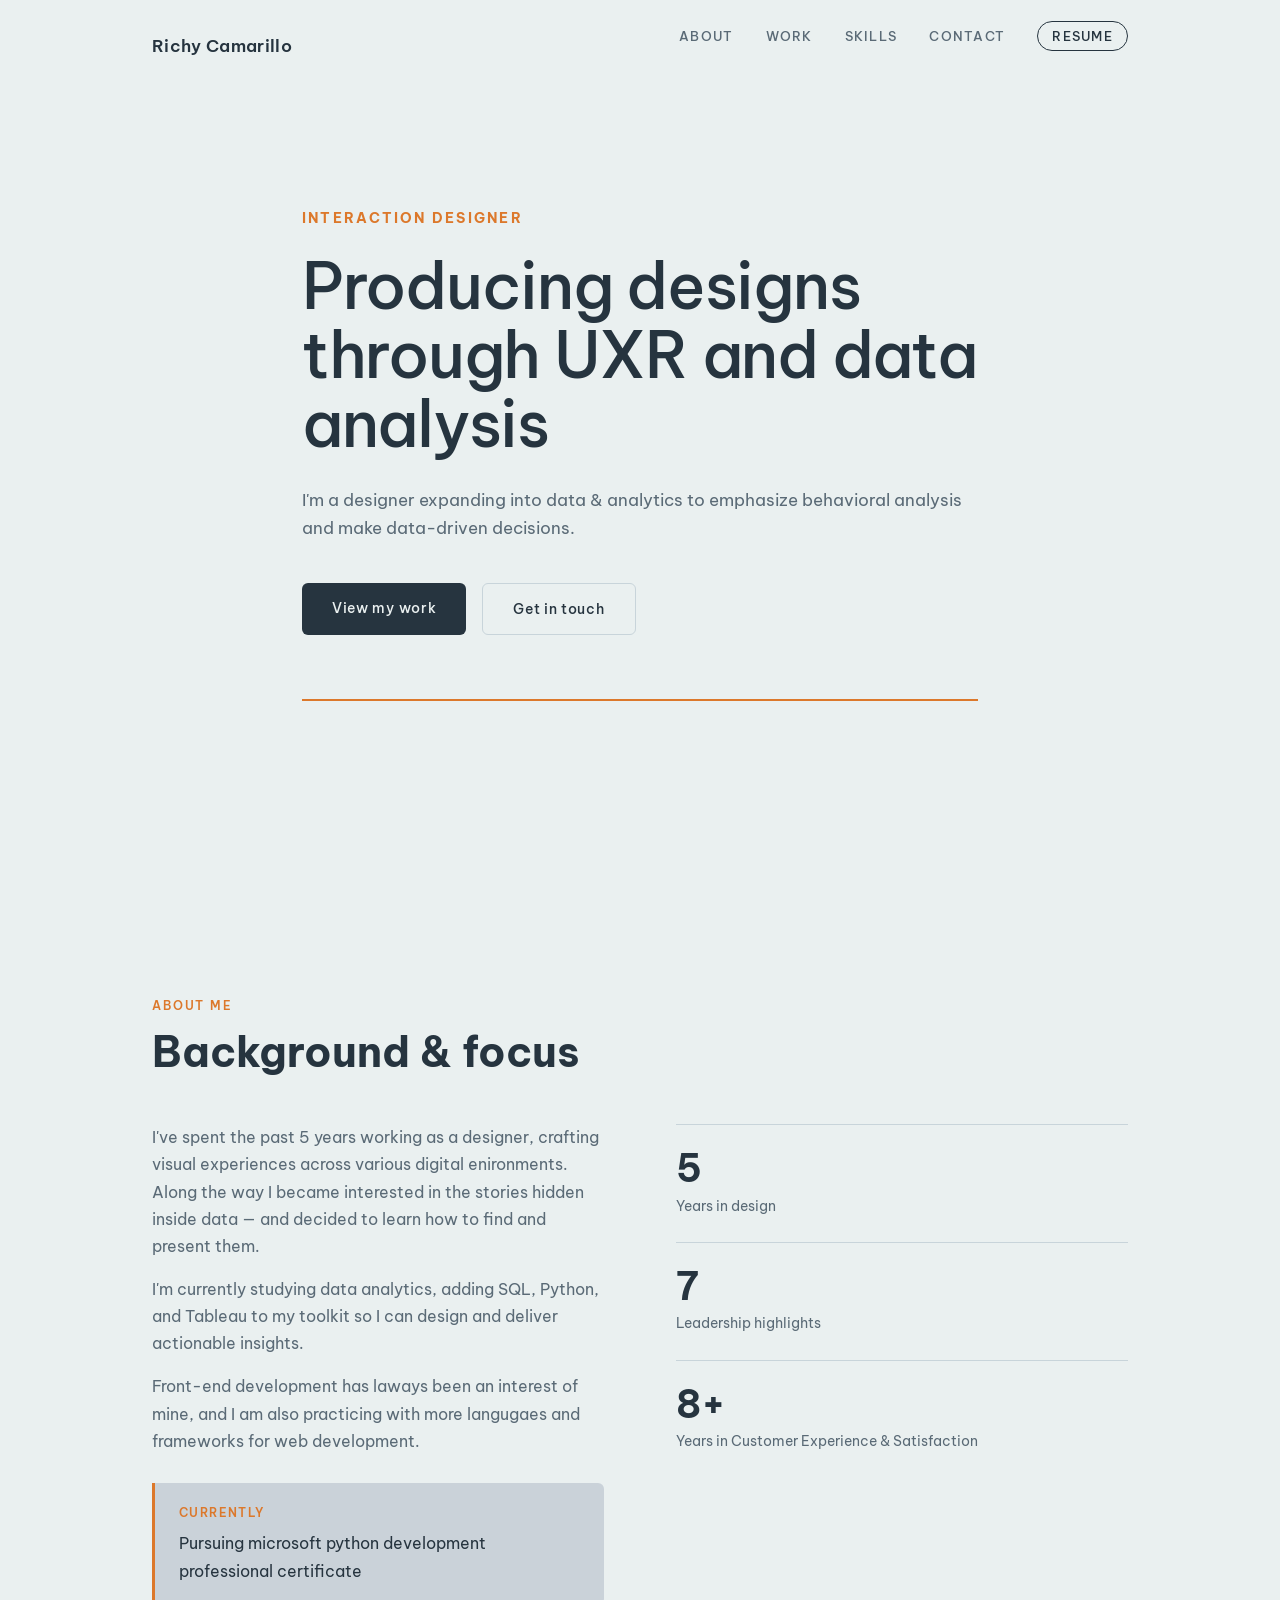
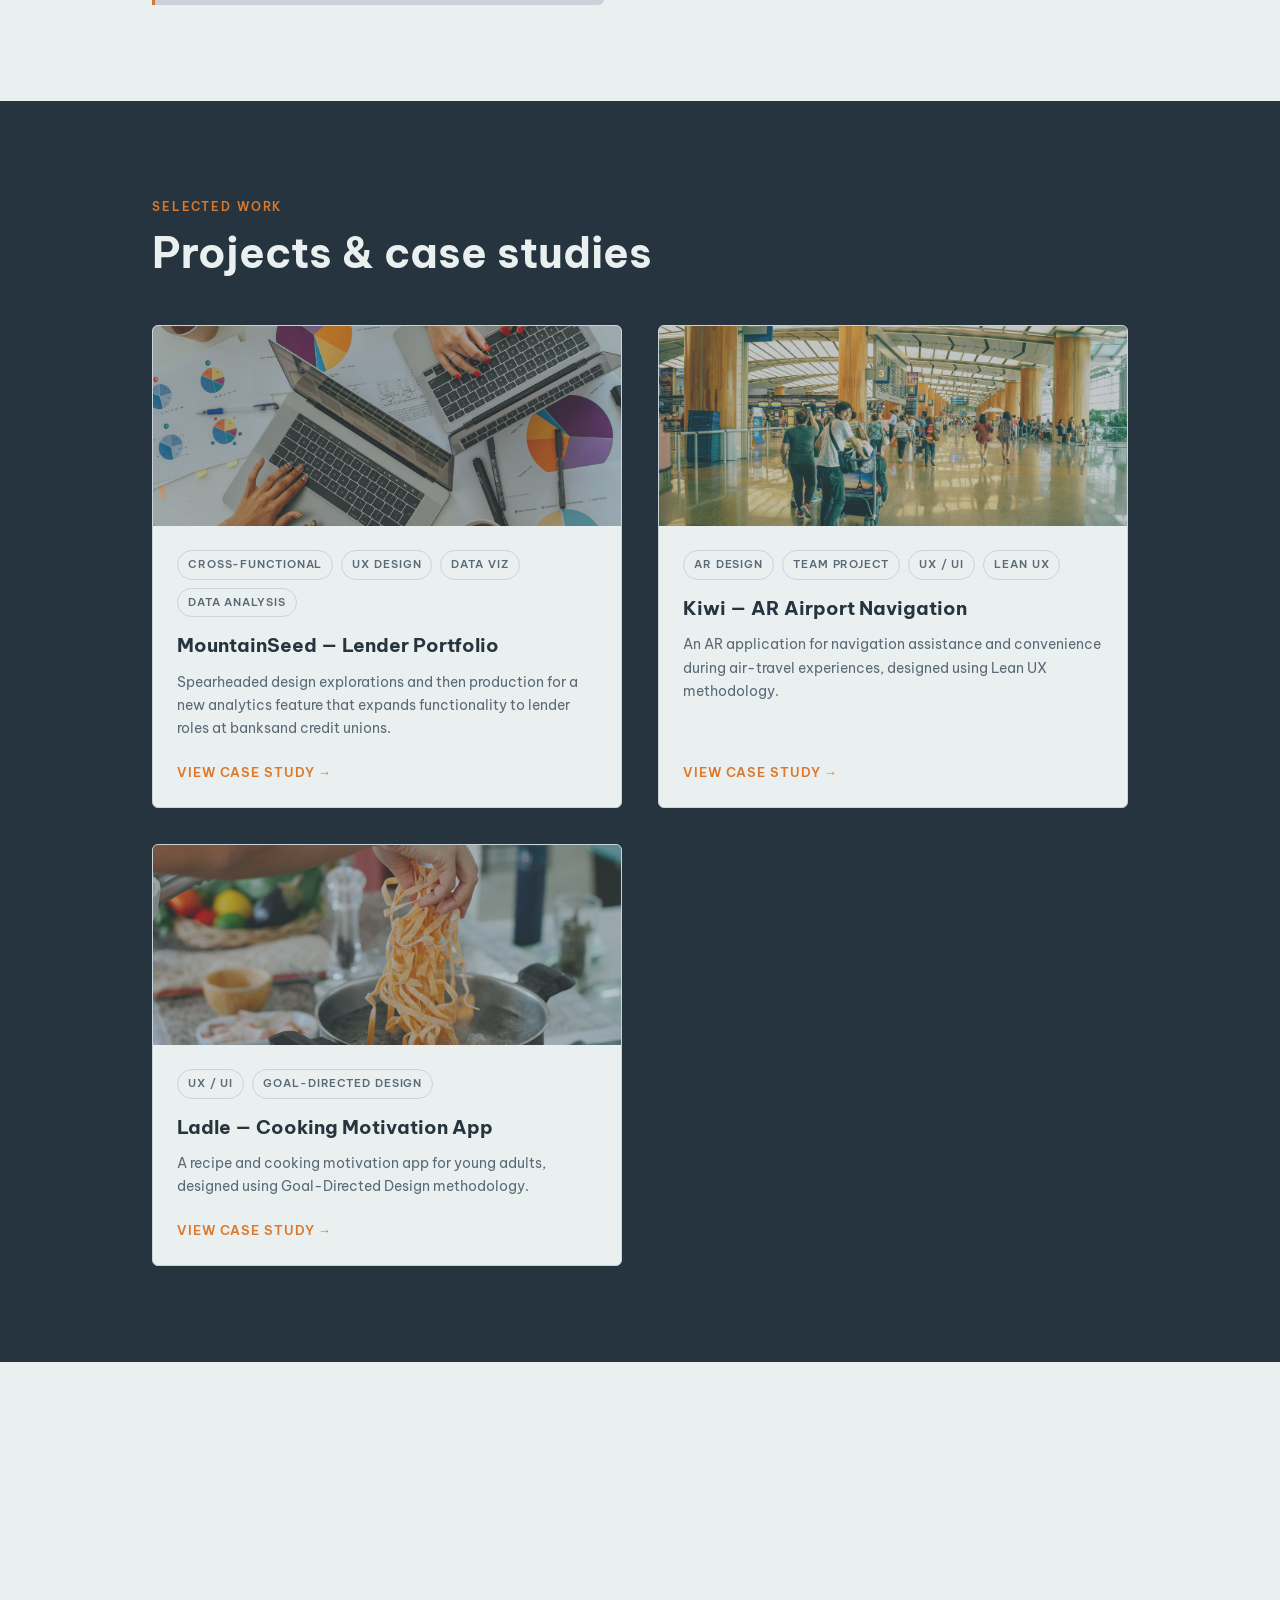
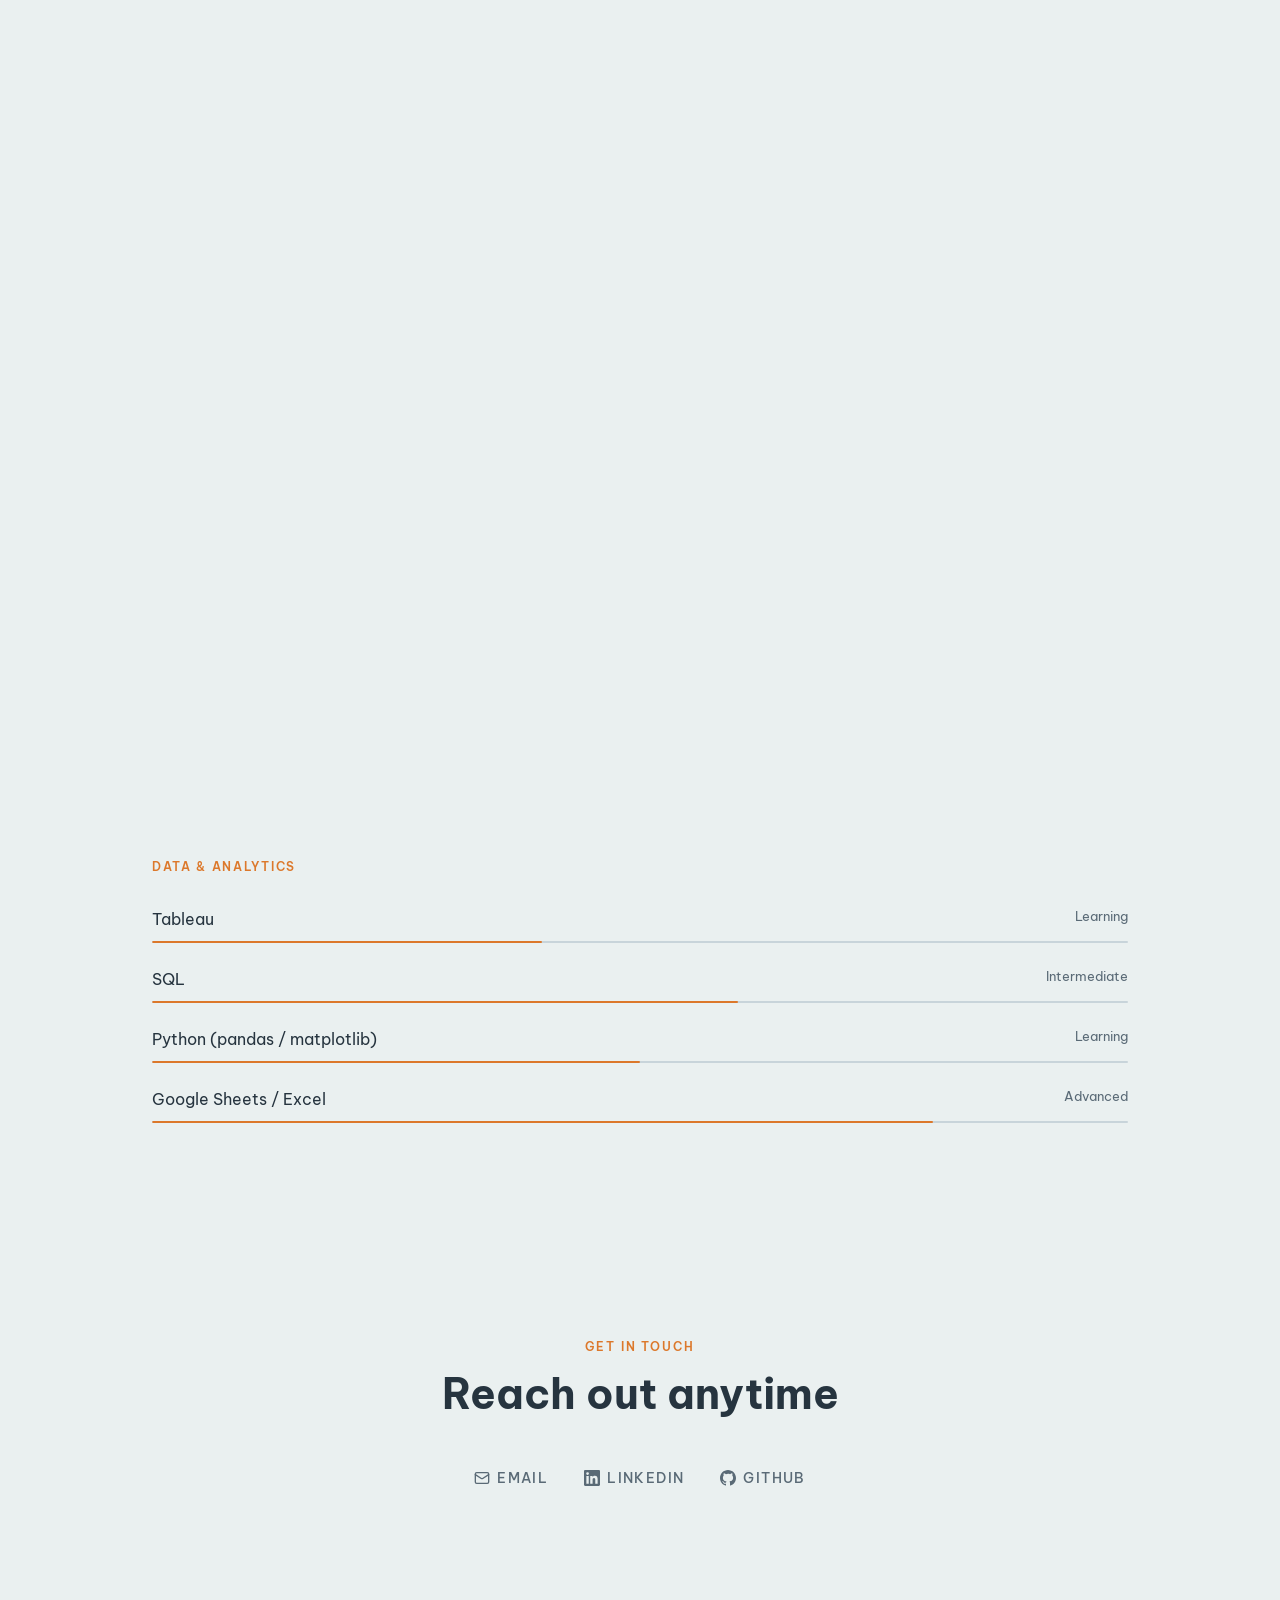
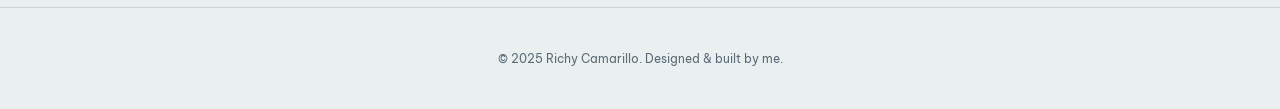
==== commit 343226a4: "modified test in mountianseed page and index" ====
--- a/index.html
+++ b/index.html
@@ -97,7 +97,7 @@
             Tableau to my toolkit so I can design and deliver actionable insights.
           </p>
           <p>
-            Front-end Development has laways been an interest of mine, and I am also
+            Front-end development has laways been an interest of mine, and I am also
             practicing with more langugaes and frameworks for web development.
           </p>
 
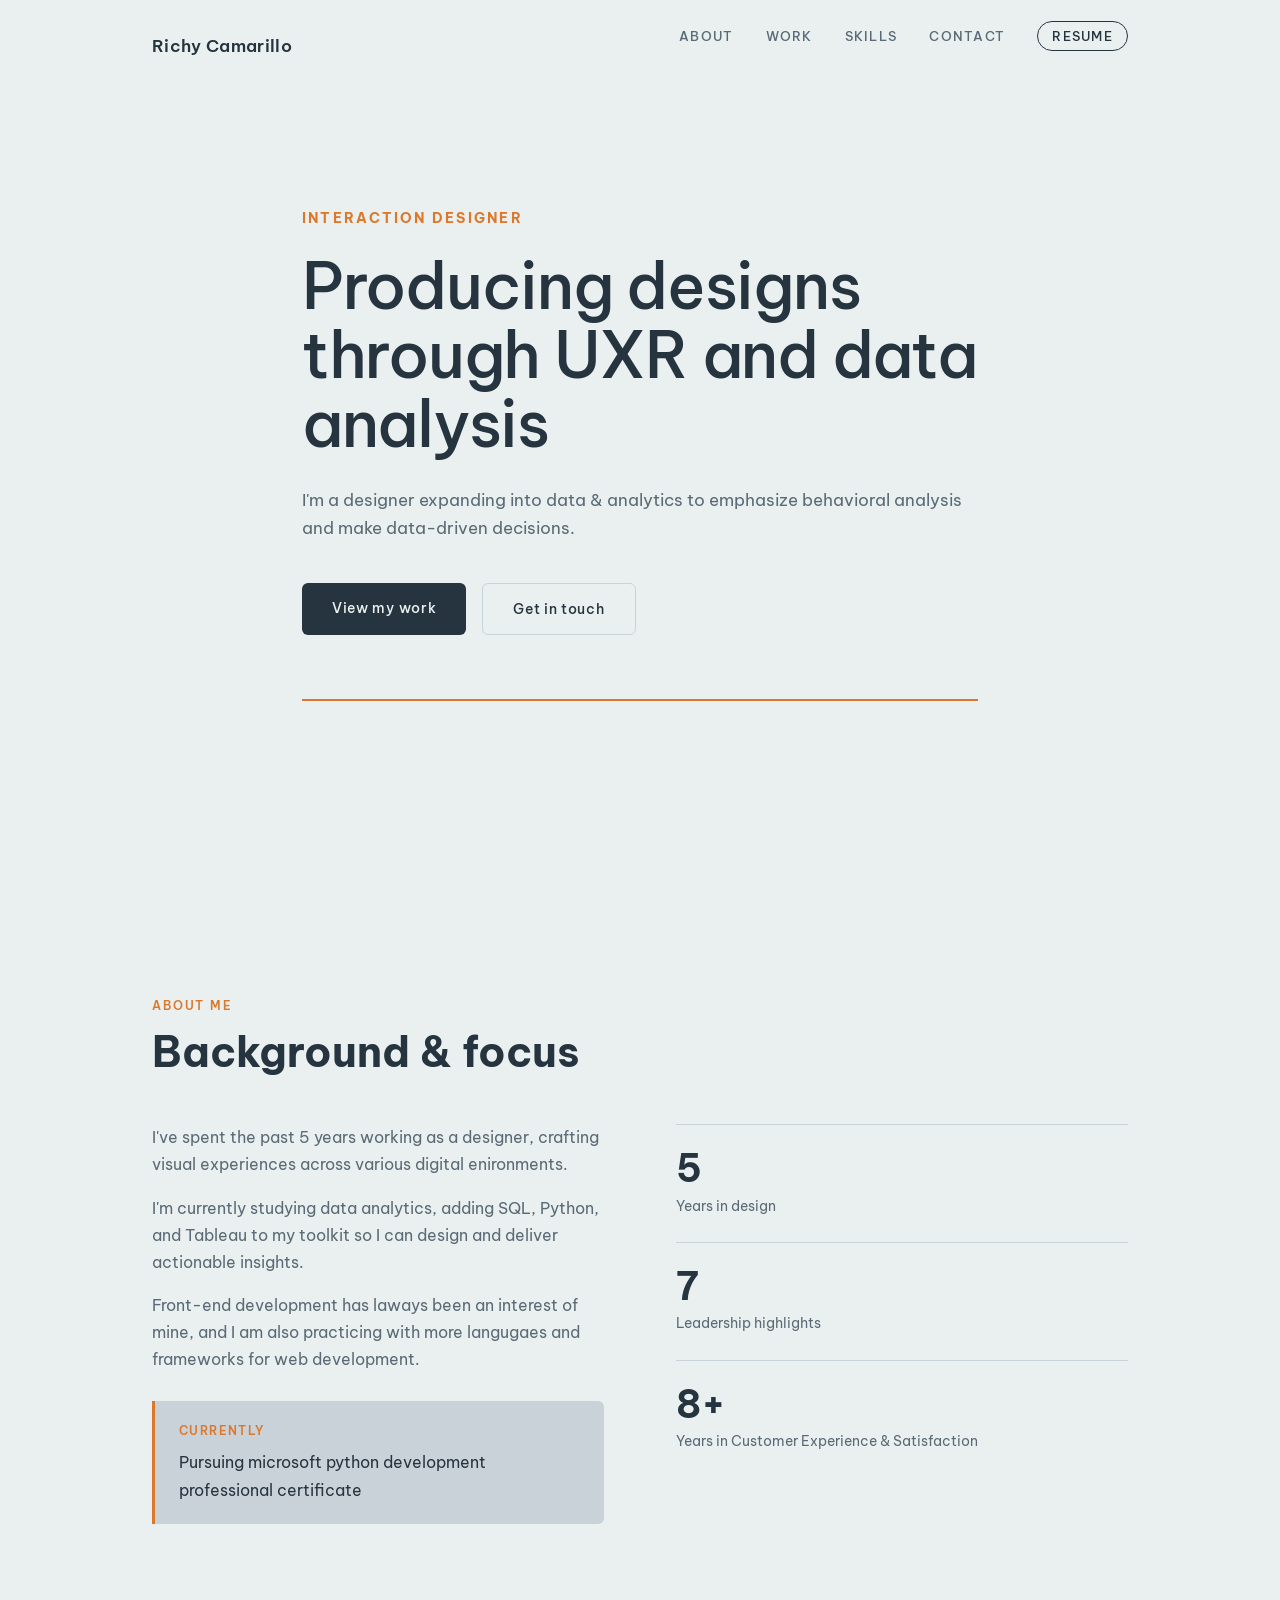
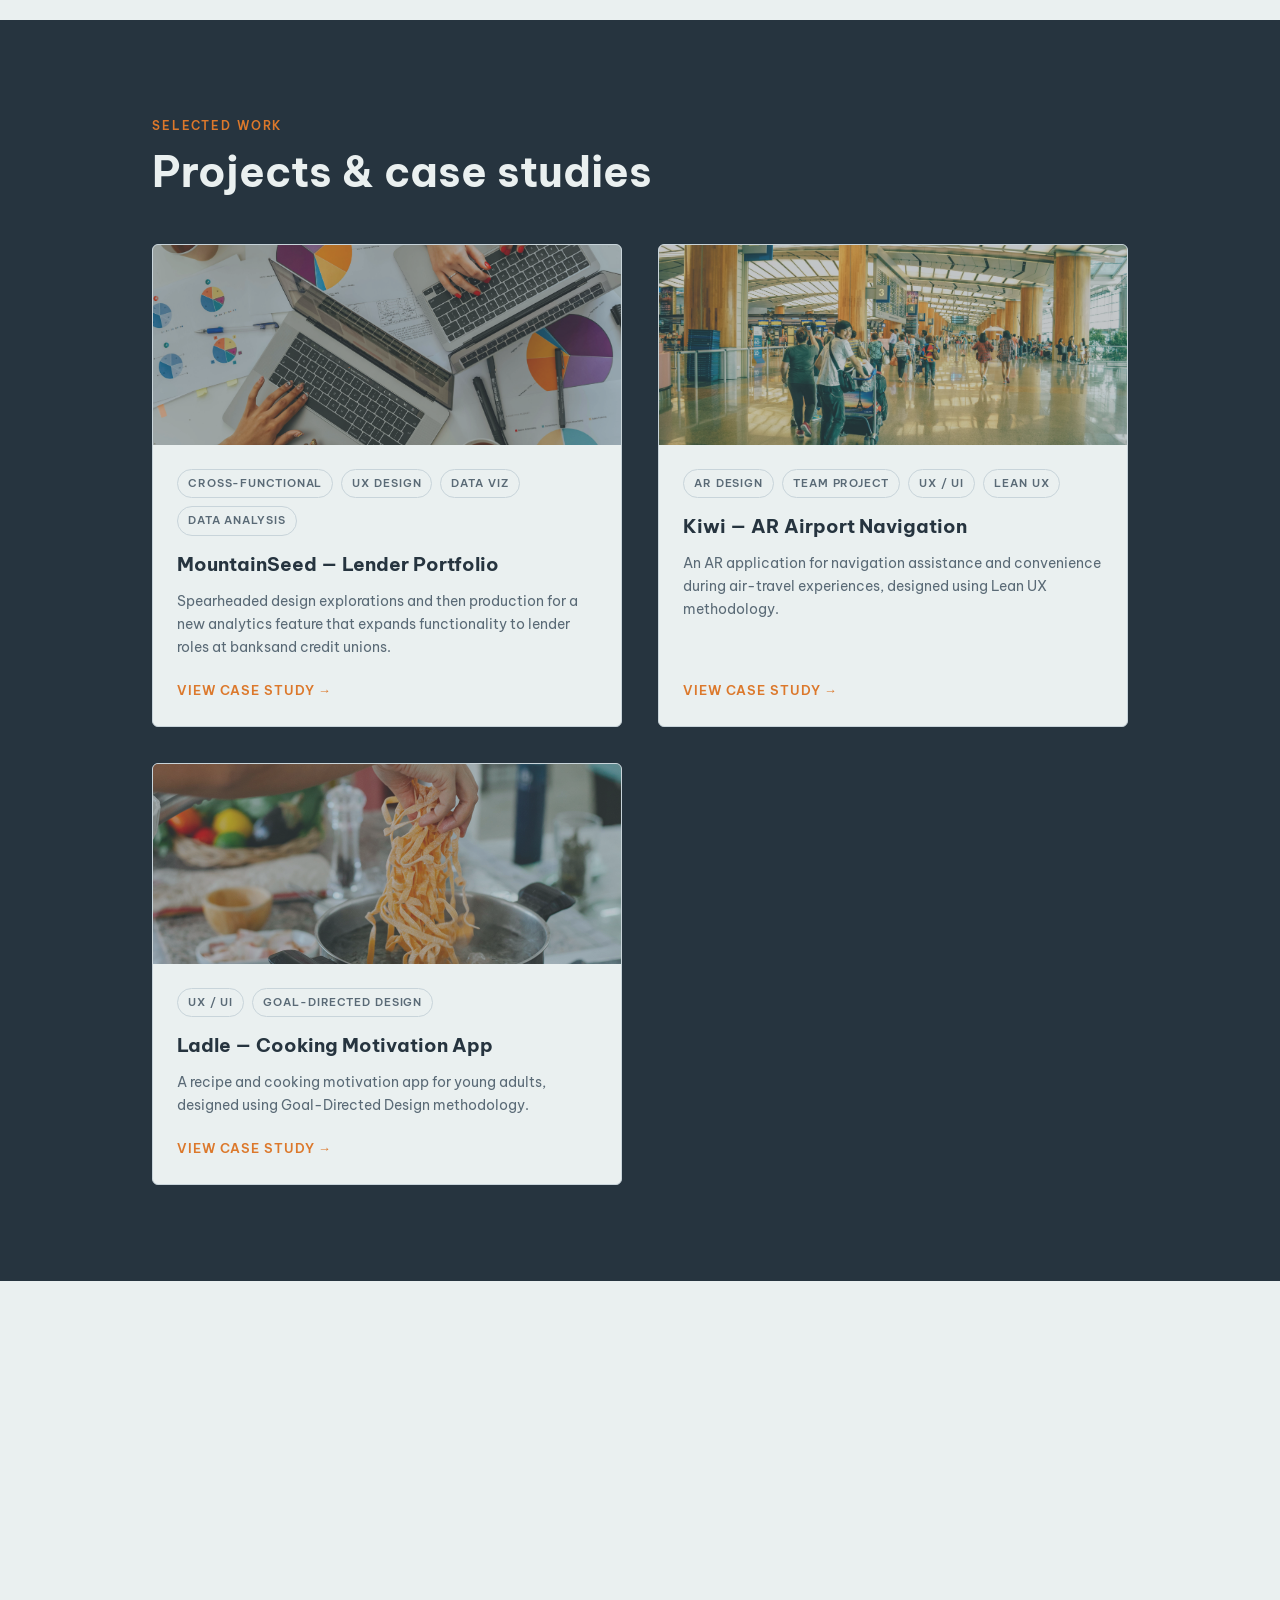
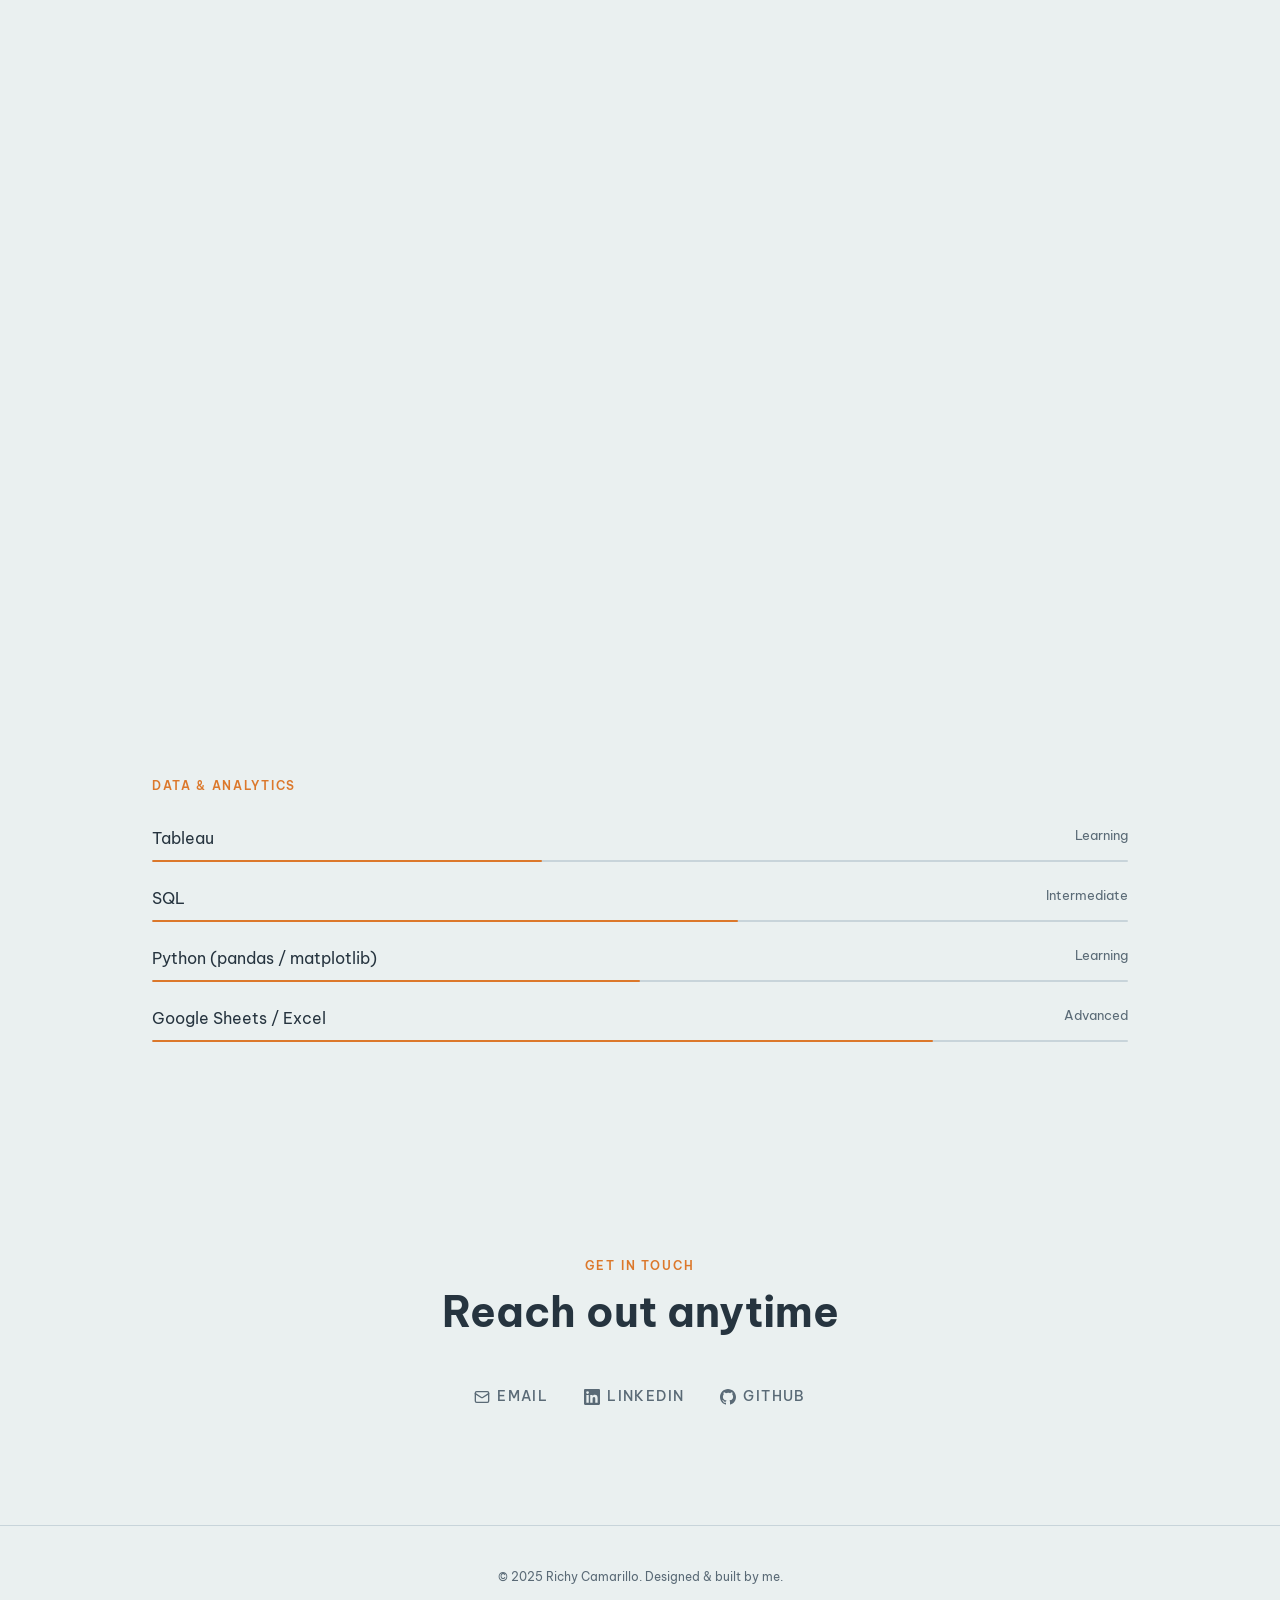
==== commit eccf8909: "edited text in hero section of homepage" ====
--- a/index.html
+++ b/index.html
@@ -88,9 +88,7 @@
         <div class="about-text reveal">
           <p>
             I've spent the past 5 years working as a designer, crafting visual
-            experiences across various digital enironments. Along the way I became
-            interested in the stories hidden inside data — and decided to learn
-            how to find and present them.
+            experiences across various digital enironments.
           </p>
           <p>
             I'm currently studying data analytics, adding SQL, Python, and
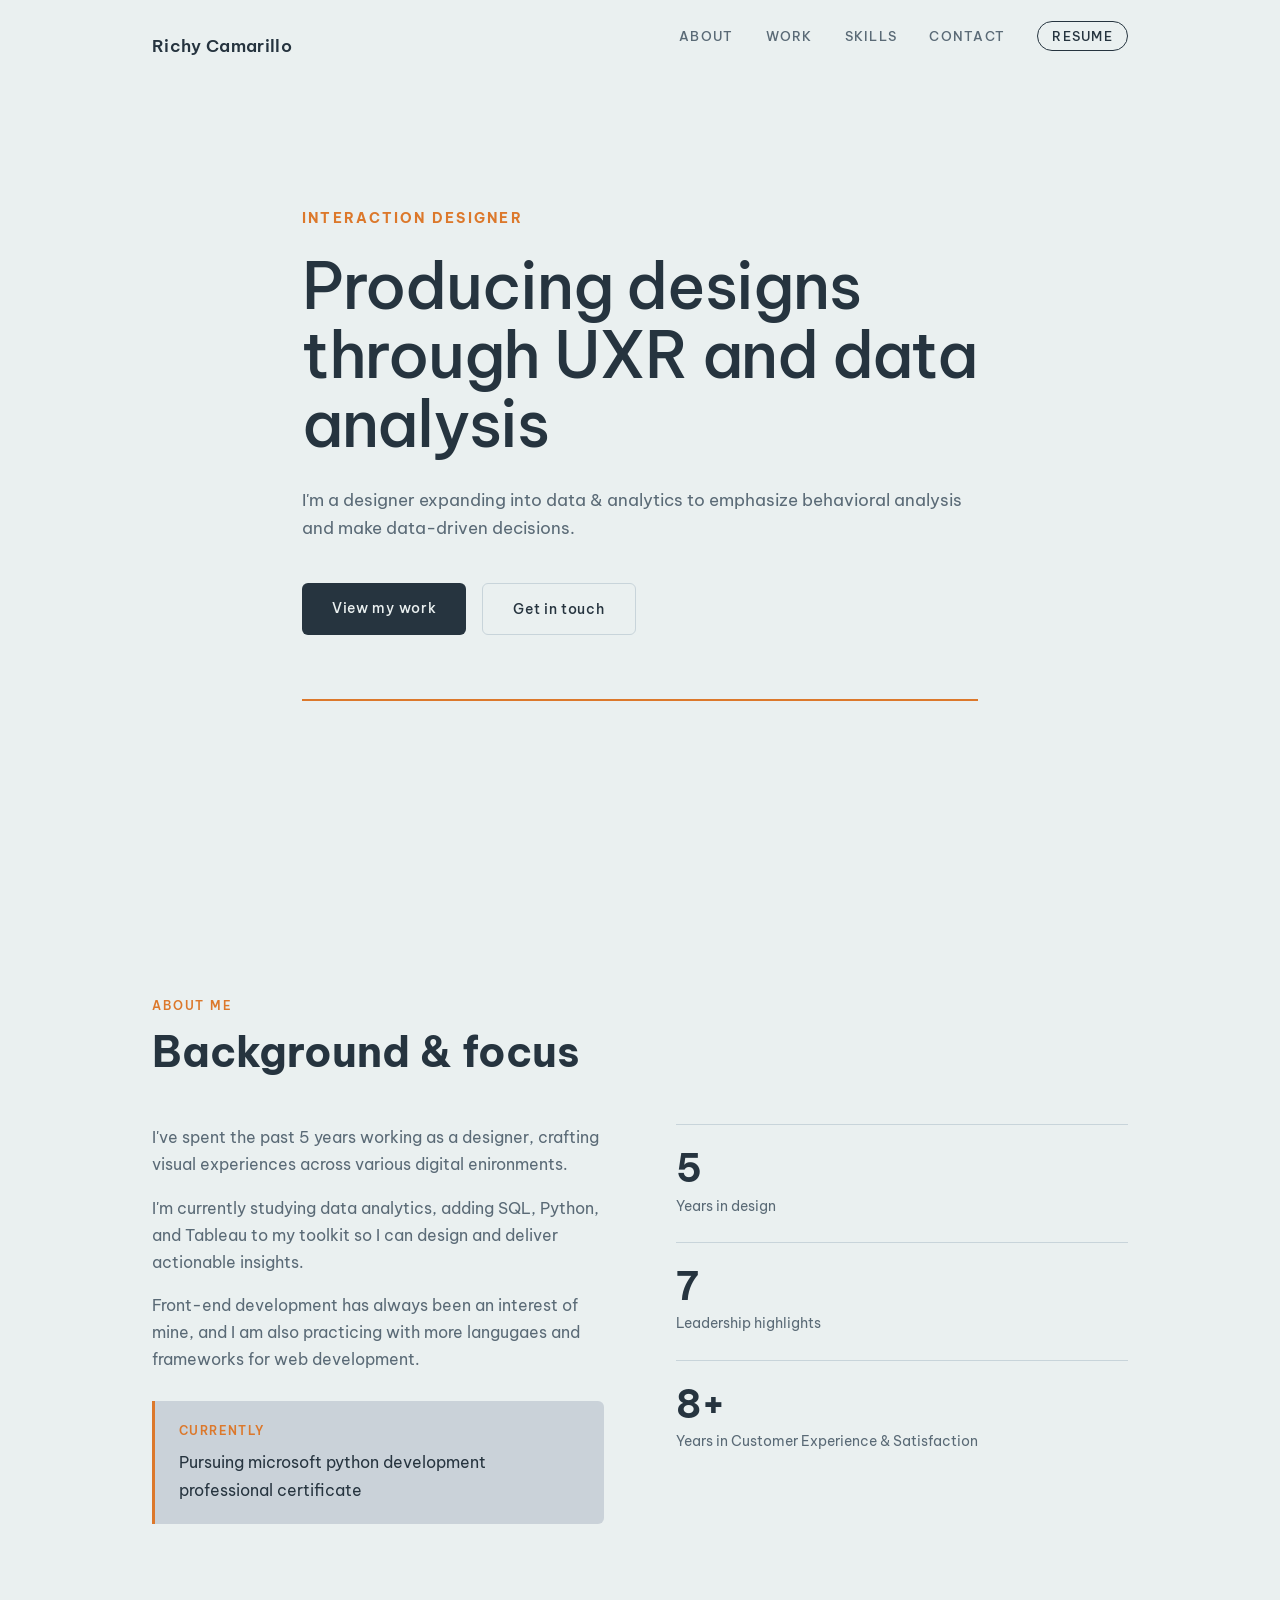
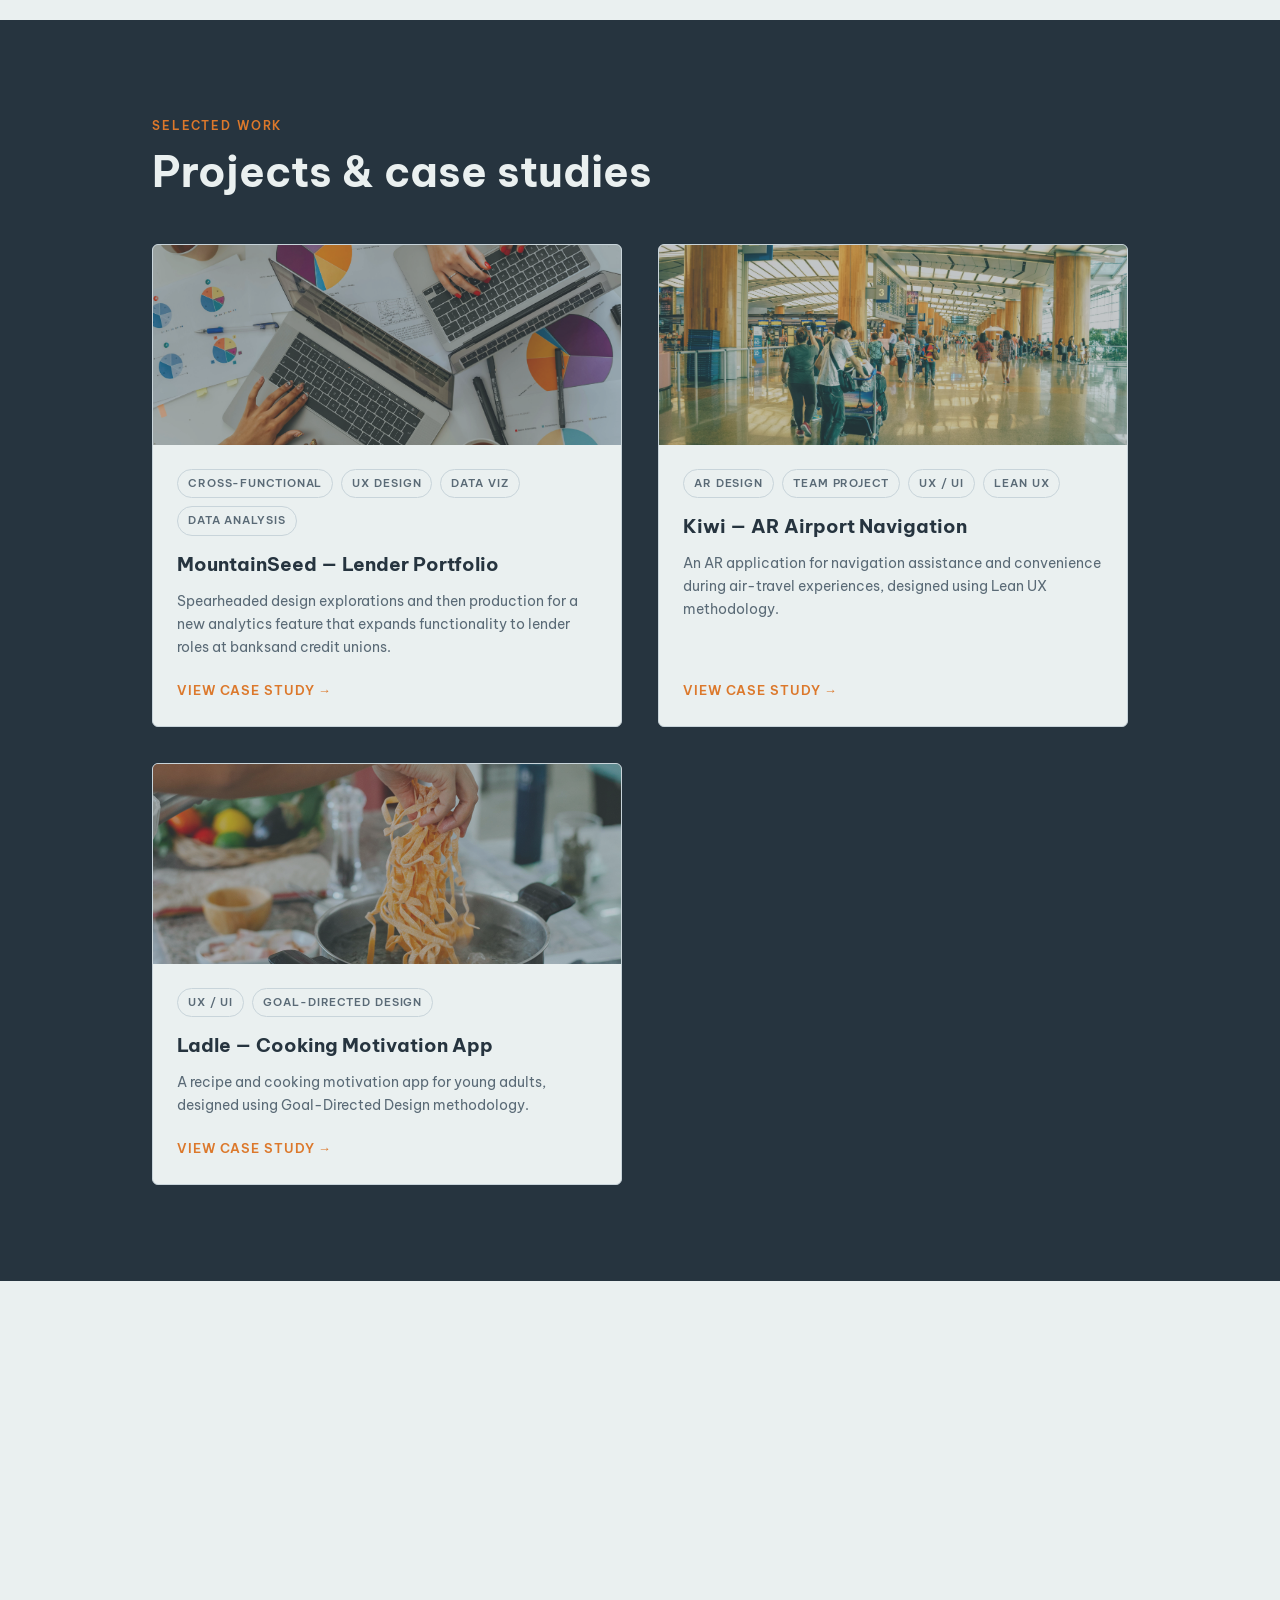
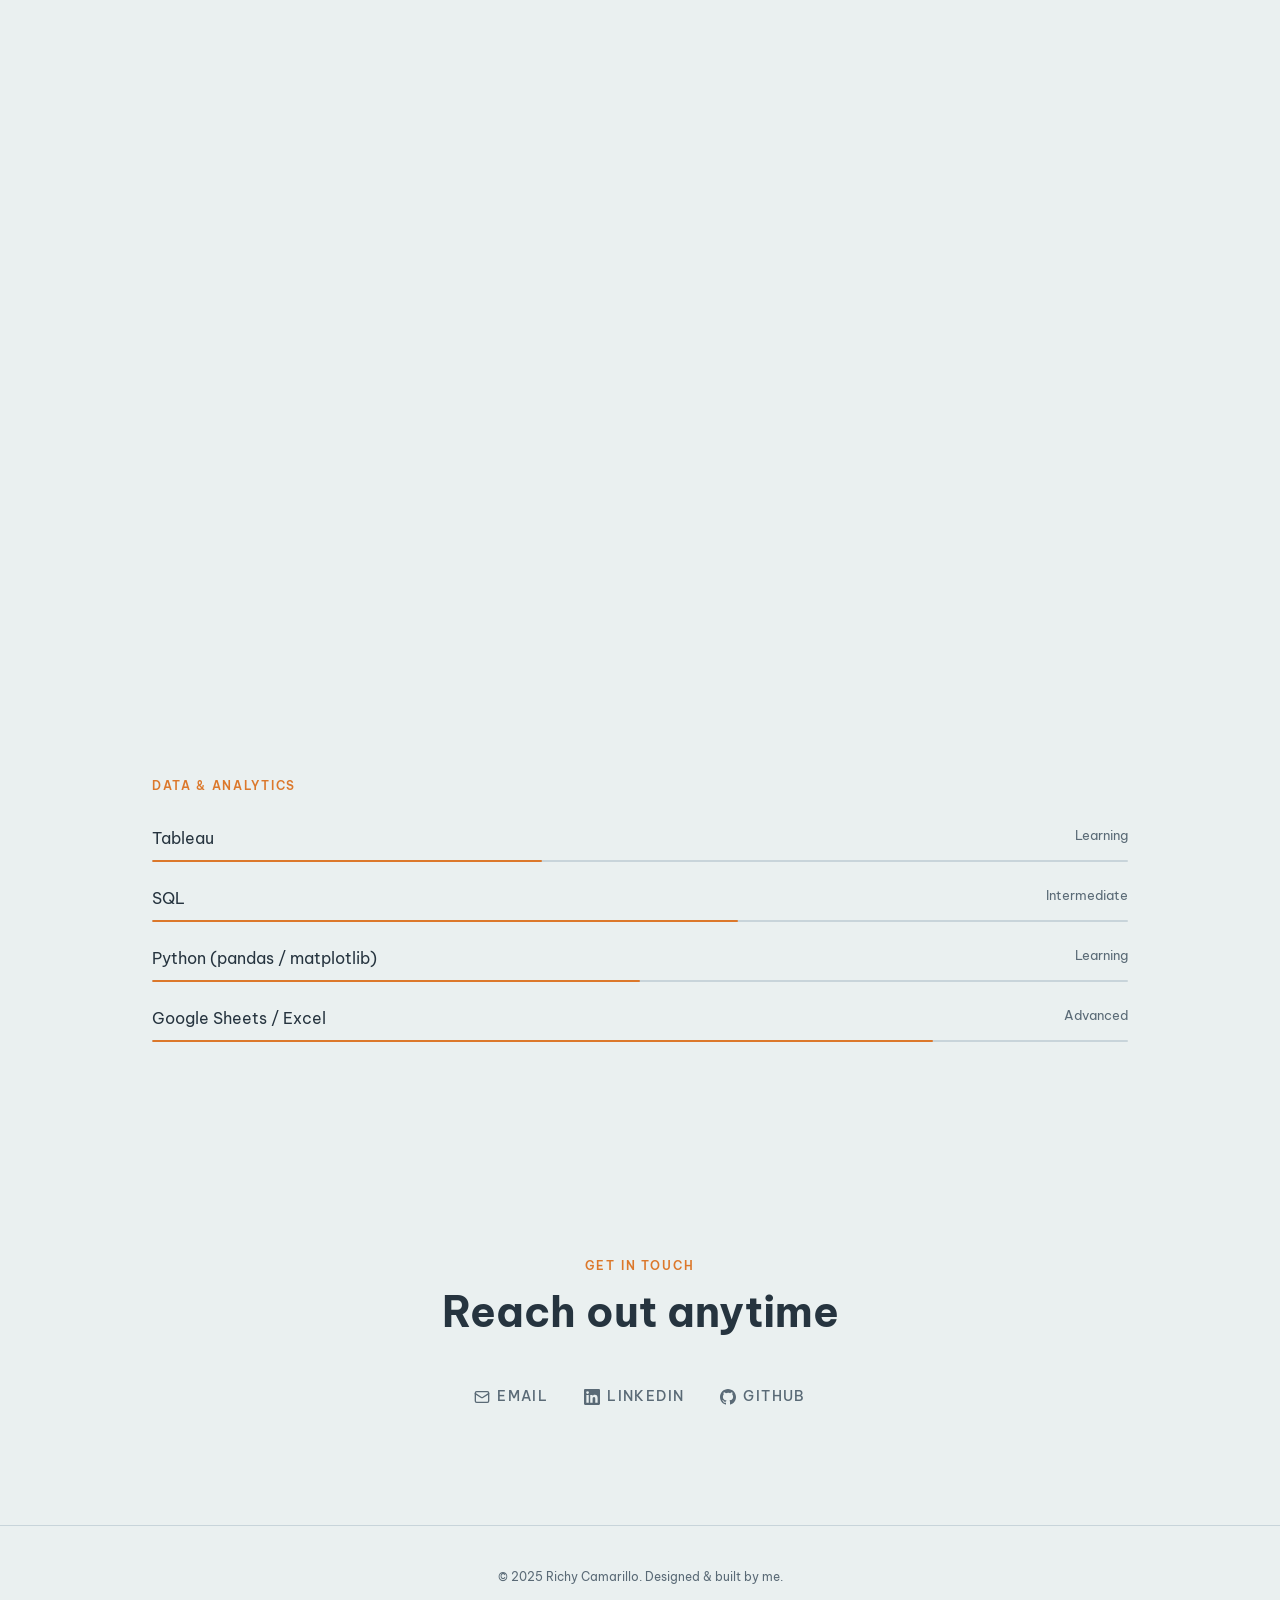
==== commit 02b4925f: "edited index page, about section" ====
--- a/index.html
+++ b/index.html
@@ -95,7 +95,7 @@
             Tableau to my toolkit so I can design and deliver actionable insights.
           </p>
           <p>
-            Front-end development has laways been an interest of mine, and I am also
+            Front-end development has always been an interest of mine, and I am also
             practicing with more langugaes and frameworks for web development.
           </p>
 
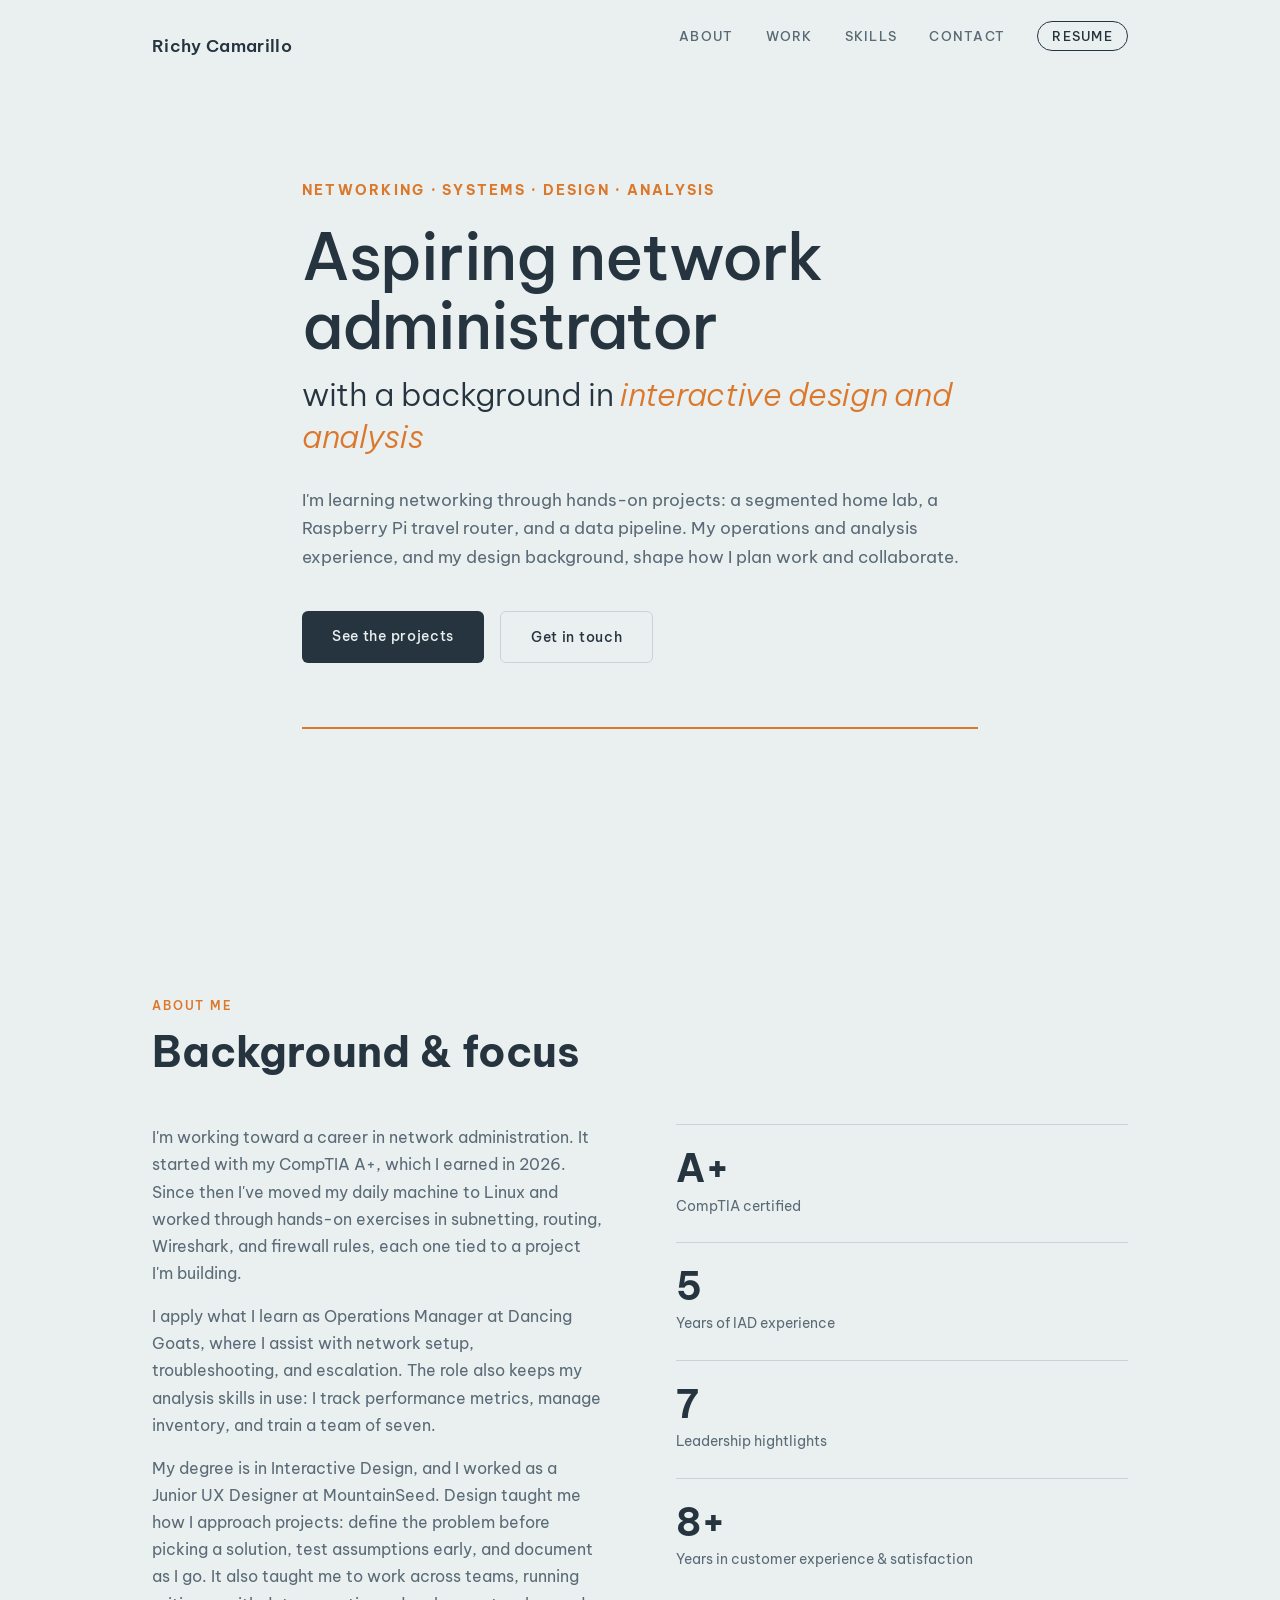
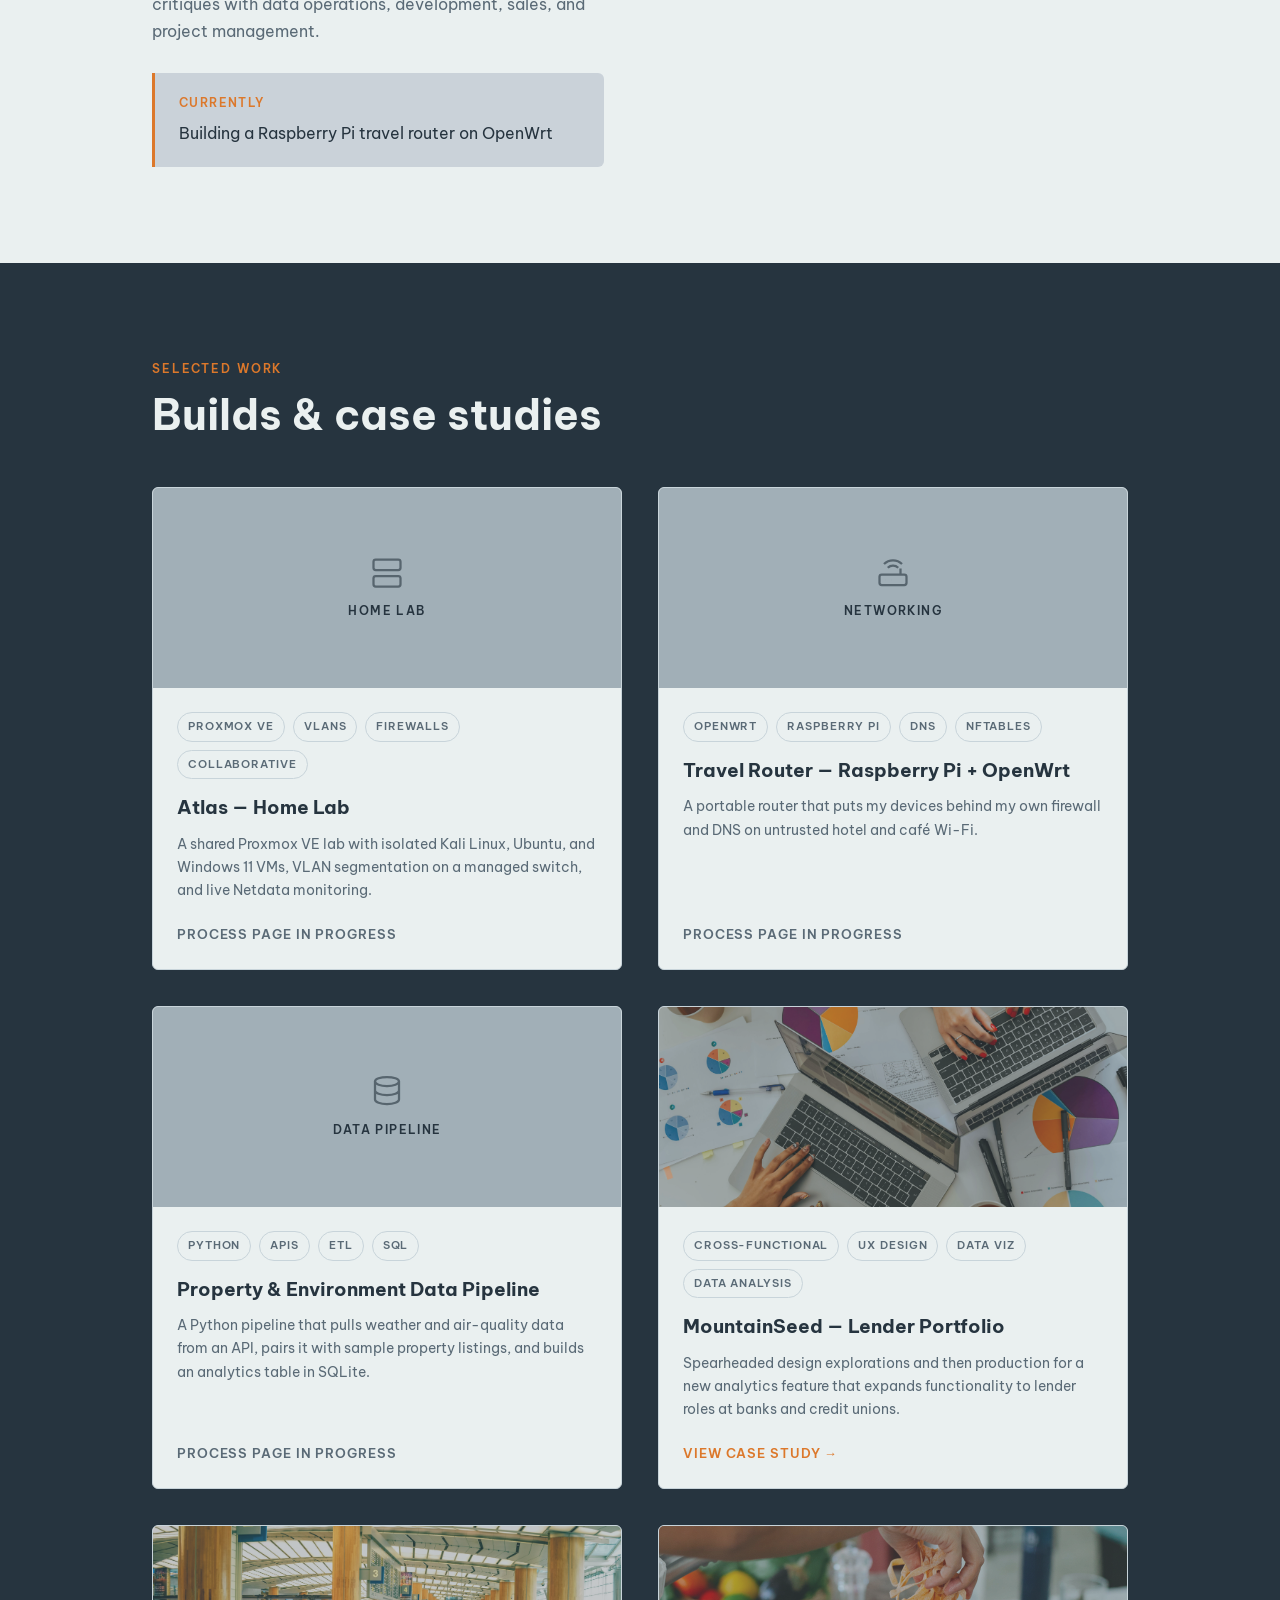
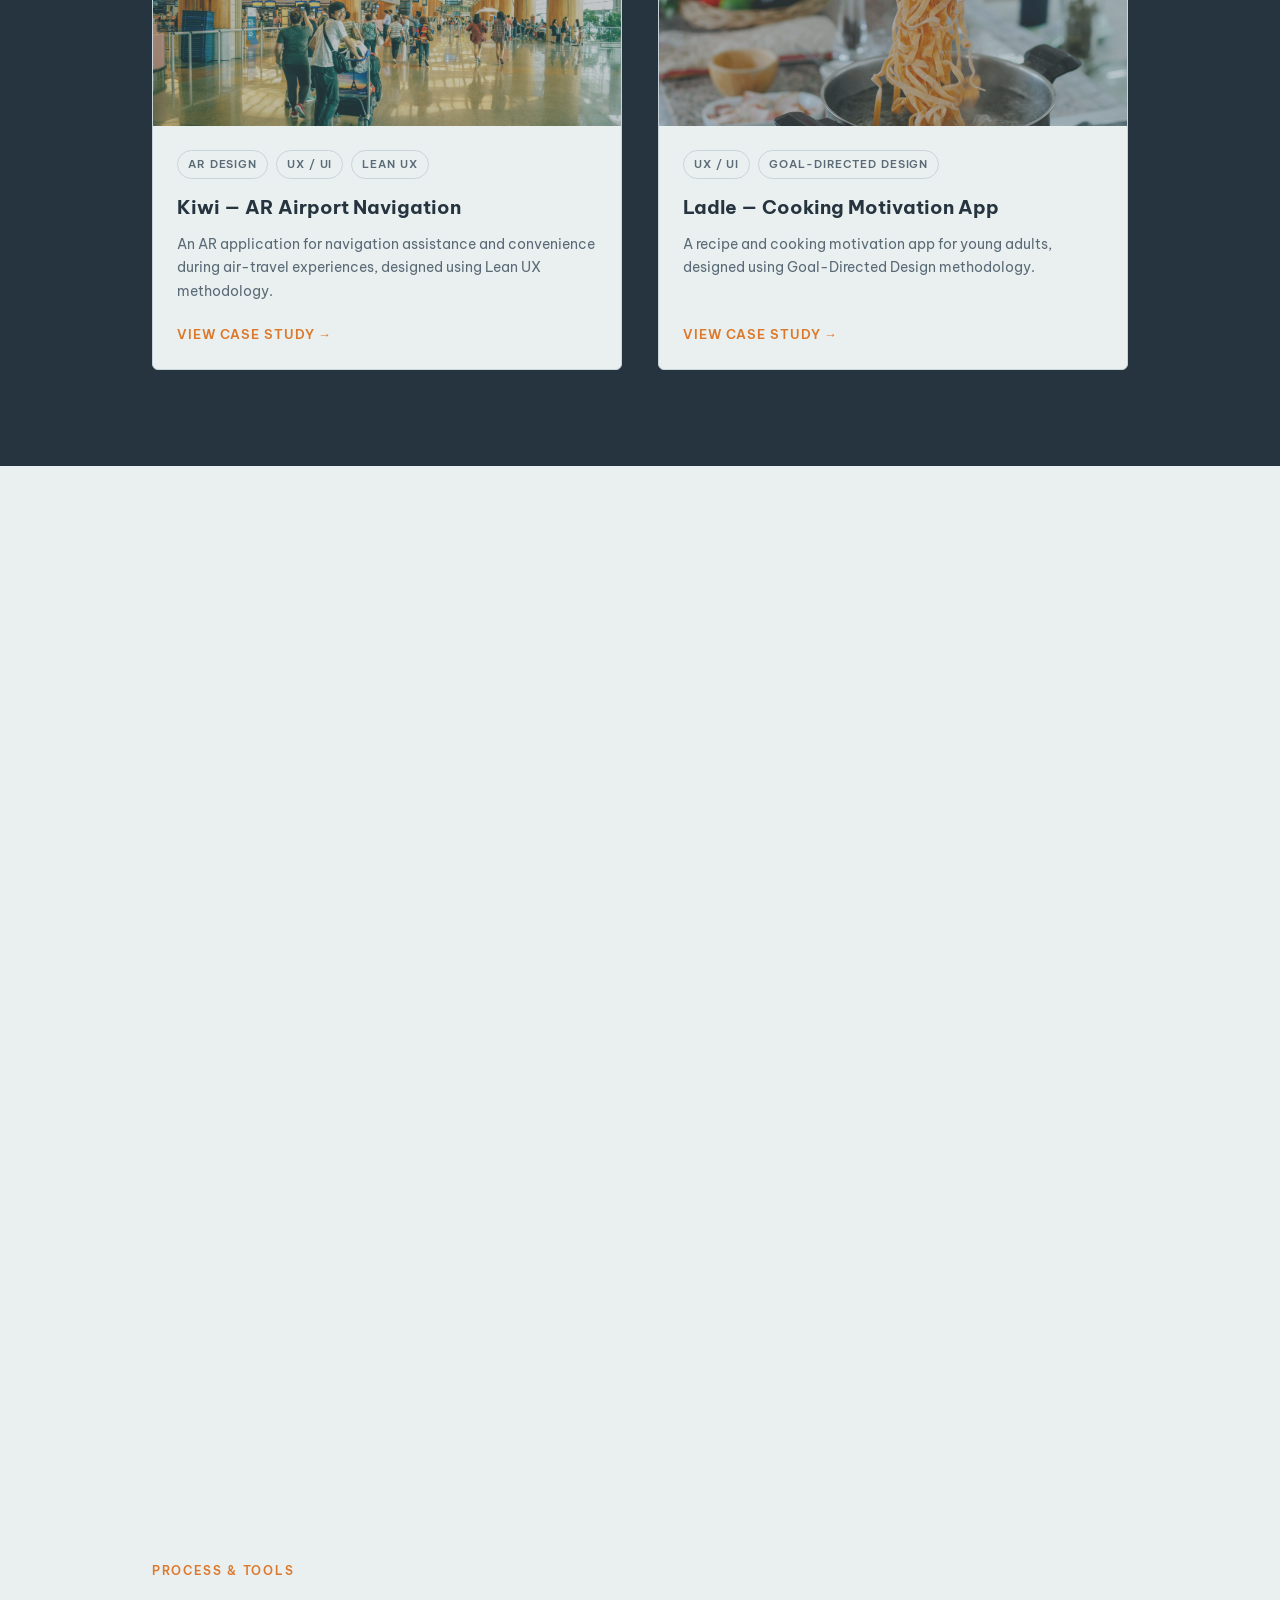
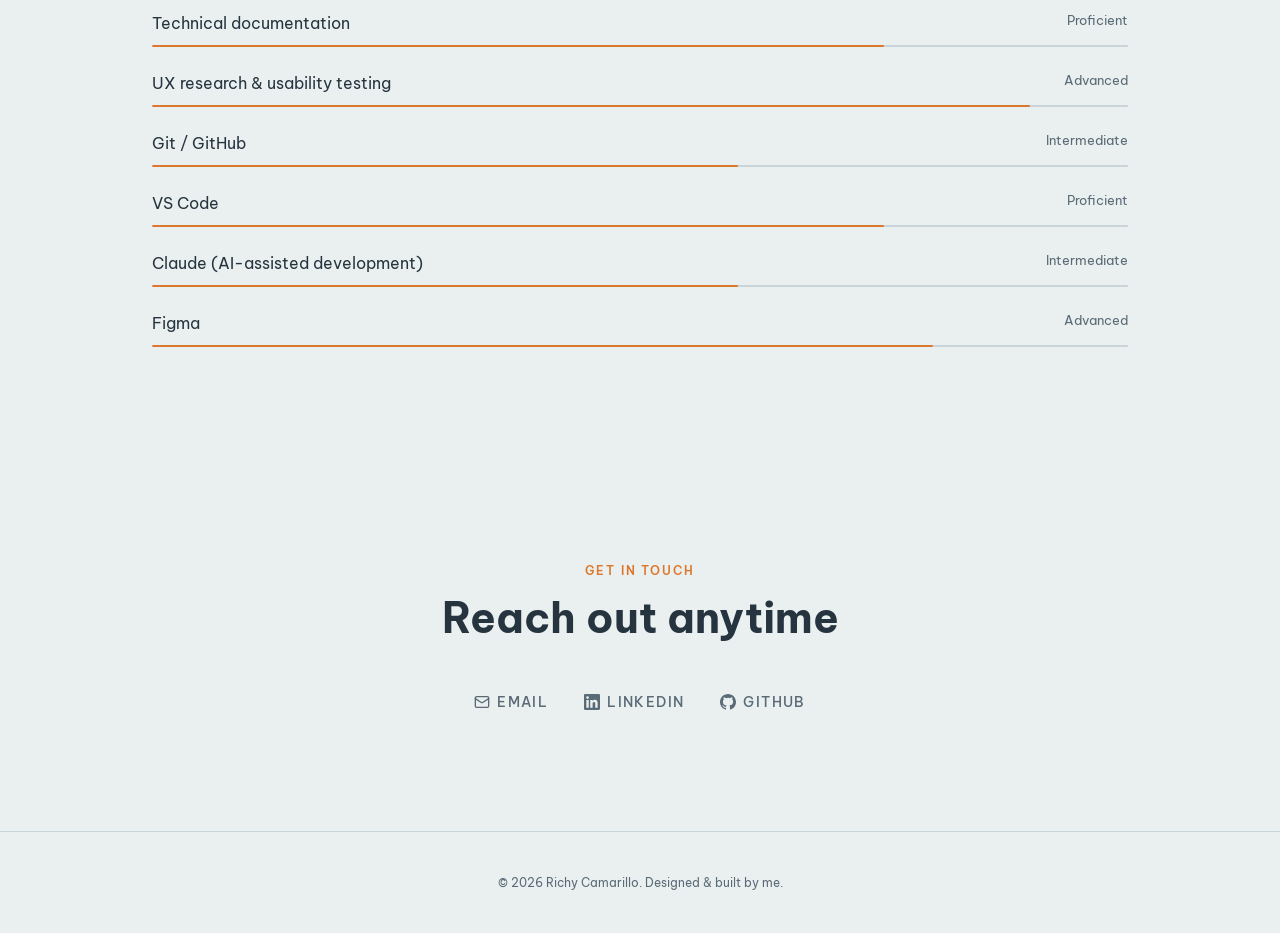
==== commit 6554ad74: "Refocus homepage on networking and hide unfinished project links - Add hero tagline under the headli" ====
--- a/index.html
+++ b/index.html
@@ -3,7 +3,7 @@
 <head>
   <meta charset="UTF-8" />
   <meta name="viewport" content="width=device-width, initial-scale=1.0"/>
-  <title>Richy Camarillo — Interaction Designer</title>
+  <title>Richy Camarillo — Networking, Systems &amp; Analysis</title>
 
   <!--
   ============================================================
@@ -49,19 +49,23 @@
     <div class="container">
       <div class="hero-content">
 
-        <span class="hero-label reveal">Interaction Designer</span>
+        <span class="hero-label reveal">Networking · Systems · Design · Analysis</span>
 
         <h1 class="hero-headline reveal">
-         Producing designs through UXR and data analysis
+          Aspiring network administrator
+          <span class="hero-tagline">with a background in <em>interactive design and analysis</em></span>
         </h1>
 
         <!-- brief self-description-->
         <p class="hero-sub reveal">
-          I'm a designer expanding into data & analytics to emphasize behavioral analysis and make data-driven decisions.
+          I'm learning networking through hands-on projects: a segmented home
+          lab, a Raspberry Pi travel router, and a data pipeline. My operations
+          and analysis experience, and my design background, shape how I plan
+          work and collaborate.
         </p>
 
         <div class="hero-actions reveal">
-          <a href="#projects" class="btn btn-primary">View my work</a>
+          <a href="#projects" class="btn btn-primary">See the projects</a>
           <a href="#contact"  class="btn btn-secondary">Get in touch</a>
         </div>
 
@@ -87,22 +91,31 @@
         <!-- LEFT — Bio -->
         <div class="about-text reveal">
           <p>
-            I've spent the past 5 years working as a designer, crafting visual
-            experiences across various digital enironments.
+            I'm working toward a career in network administration. It started
+            with my CompTIA A+, which I earned in 2026. Since then I've moved
+            my daily machine to Linux and worked through hands-on exercises in
+            subnetting, routing, Wireshark, and firewall rules, each one tied
+            to a project I'm building.
           </p>
           <p>
-            I'm currently studying data analytics, adding SQL, Python, and
-            Tableau to my toolkit so I can design and deliver actionable insights.
+            I apply what I learn as Operations Manager at Dancing Goats, where
+            I assist with network setup, troubleshooting, and escalation. The
+            role also keeps my analysis skills in use: I track performance
+            metrics, manage inventory, and train a team of seven.
           </p>
           <p>
-            Front-end development has always been an interest of mine, and I am also
-            practicing with more langugaes and frameworks for web development.
+            My degree is in Interactive Design, and I worked as a Junior UX
+            Designer at MountainSeed. Design taught me how I approach projects:
+            define the problem before picking a solution, test assumptions
+            early, and document as I go. It also taught me to work across
+            teams, running critiques with data operations, development, sales,
+            and project management.
           </p>
 
           <!-- Current role/ project -->
           <div class="about-currently">
             <strong>Currently</strong>
-            Pursuing microsoft python development professional certificate
+            Building a Raspberry Pi travel router on OpenWrt
           </div>
         </div>
 
@@ -111,16 +124,20 @@
 
           <!-- number and description -->
           <div class="stat-item">
+            <div class="stat-number">A+</div>
+            <div class="stat-desc">CompTIA certified</div>
+          </div>
+          <div class="stat-item">
             <div class="stat-number">5</div>
-            <div class="stat-desc">Years in design</div>
+            <div class="stat-desc">Years of IAD experience</div>
           </div>
           <div class="stat-item">
             <div class="stat-number">7</div>
-            <div class="stat-desc">Leadership highlights</div>
+            <div class="stat-desc">Leadership hightlights</div>
           </div>
           <div class="stat-item">
             <div class="stat-number">8+</div>
-            <div class="stat-desc">Years in Customer Experience & Satisfaction</div>
+            <div class="stat-desc">Years in customer experience &amp; satisfaction</div>
           </div>
 
         </div>
@@ -140,9 +157,66 @@
     <div class="container-wide">
 
       <p class="section-label reveal">Selected work</p>
-      <h2 class="section-title reveal">Projects & case studies</h2>
+      <h2 class="section-title reveal">Builds &amp; case studies</h2>
 
       <div class="projects-grid">
+
+        <!-- ── PROJECT CARD — Atlas ── -->
+        <div class="project-card reveal">
+          <!-- ✏️ Replace the placeholder with: <img src="assets/..." alt="..."> -->
+          <div class="project-thumb"><div class="thumb-placeholder"><svg viewBox="0 0 24 24" fill="none" stroke="currentColor" stroke-width="1.5" aria-hidden="true"><rect x="3" y="3" width="18" height="7" rx="1.5"/><rect x="3" y="14" width="18" height="7" rx="1.5"/><path d="M7 6.5h.01M7 17.5h.01"/></svg>Home lab</div></div>
+          <div class="project-body">
+            <div class="project-tags">
+              <span class="tag">Proxmox VE</span>
+              <span class="tag">VLANs</span>
+              <span class="tag">Firewalls</span>
+              <span class="tag">Collaborative</span>
+            </div>
+            <h3 class="project-title">Atlas — Home Lab</h3>
+            <p class="project-desc">
+              A shared Proxmox VE lab with isolated Kali Linux, Ubuntu, and Windows 11 VMs, VLAN segmentation on a managed switch, and live Netdata monitoring.
+            </p>
+            <p class="in-progress">Process page in progress</p>
+          </div>
+        </div>
+
+        <!-- ── PROJECT CARD — Travel Router ── -->
+        <div class="project-card reveal">
+          <!-- ✏️ Replace the placeholder with: <img src="assets/..." alt="..."> -->
+          <div class="project-thumb"><div class="thumb-placeholder"><svg viewBox="0 0 24 24" fill="none" stroke="currentColor" stroke-width="1.5" aria-hidden="true"><rect x="3" y="13" width="18" height="7" rx="1.5"/><path d="M7 16.5h.01M11 16.5h.01M17 13V9M8.5 8.5a5 5 0 0 1 7 0M6 6a8.5 8.5 0 0 1 12 0"/></svg>Networking</div></div>
+          <div class="project-body">
+            <div class="project-tags">
+              <span class="tag">OpenWrt</span>
+              <span class="tag">Raspberry Pi</span>
+              <span class="tag">DNS</span>
+              <span class="tag">nftables</span>
+            </div>
+            <h3 class="project-title">Travel Router — Raspberry Pi + OpenWrt</h3>
+            <p class="project-desc">
+              A portable router that puts my devices behind my own firewall and DNS on untrusted hotel and café Wi-Fi.
+            </p>
+            <p class="in-progress">Process page in progress</p>
+          </div>
+        </div>
+
+        <!-- ── PROJECT CARD — Web Scraper ── -->
+        <div class="project-card reveal">
+          <!-- ✏️ Replace the placeholder with: <img src="assets/..." alt="..."> -->
+          <div class="project-thumb"><div class="thumb-placeholder"><svg viewBox="0 0 24 24" fill="none" stroke="currentColor" stroke-width="1.5" aria-hidden="true"><ellipse cx="12" cy="5" rx="8" ry="3"/><path d="M4 5v6c0 1.7 3.6 3 8 3s8-1.3 8-3V5M4 11v6c0 1.7 3.6 3 8 3s8-1.3 8-3v-6"/></svg>Data pipeline</div></div>
+          <div class="project-body">
+            <div class="project-tags">
+              <span class="tag">Python</span>
+              <span class="tag">APIs</span>
+              <span class="tag">ETL</span>
+              <span class="tag">SQL</span>
+            </div>
+            <h3 class="project-title">Property &amp; Environment Data Pipeline</h3>
+            <p class="project-desc">
+              A Python pipeline that pulls weather and air-quality data from an API, pairs it with sample property listings, and builds an analytics table in SQLite.
+            </p>
+            <p class="in-progress">Process page in progress</p>
+          </div>
+        </div>
 
         <!-- ── PROJECT CARD — MountainSeed ── -->
         <div class="project-card reveal">
@@ -157,7 +231,7 @@
             </div>
             <h3 class="project-title">MountainSeed — Lender Portfolio</h3>
             <p class="project-desc">
-              Spearheaded design explorations and then production for a new analytics feature that expands functionality to lender roles at banksand credit unions.
+              Spearheaded design explorations and then production for a new analytics feature that expands functionality to lender roles at banks and credit unions.
             </p>
             <a href="mountainseed.html" class="project-link">View case study →</a>
           </div>
@@ -169,7 +243,6 @@
           <div class="project-body">
             <div class="project-tags">
               <span class="tag">AR Design</span>
-              <span class="tag">Team Project</span>
               <span class="tag">UX / UI</span>
               <span class="tag">Lean UX</span>
             </div>
@@ -215,9 +288,179 @@
 
       <div class="skills-grid">
 
-        <!-- LEFT — Design skills -->
+        <!-- LEFT — Networking & systems -->
         <div class="reveal">
-          <p class="skill-group-title">Design</p>
+          <p class="skill-group-title">Networking & Systems</p>
+
+          <div class="skill-item">
+            <div class="skill-header">
+              <span>Hardware &amp; troubleshooting</span>
+              <span class="skill-level">CompTIA A+</span>
+            </div>
+            <div class="skill-bar">
+              <div class="skill-fill" data-width="70"></div>
+            </div>
+          </div>
+
+          <div class="skill-item">
+            <div class="skill-header">
+              <span>Linux (Arch, command line)</span>
+              <span class="skill-level">Learning</span>
+            </div>
+            <div class="skill-bar">
+              <div class="skill-fill" data-width="50"></div>
+            </div>
+          </div>
+
+          <div class="skill-item">
+            <div class="skill-header">
+              <span>TCP/IP, subnetting &amp; routing</span>
+              <span class="skill-level">Learning</span>
+            </div>
+            <div class="skill-bar">
+              <div class="skill-fill" data-width="45"></div>
+            </div>
+          </div>
+
+          <div class="skill-item">
+            <div class="skill-header">
+              <span>Wireshark &amp; packet analysis</span>
+              <span class="skill-level">Learning</span>
+            </div>
+            <div class="skill-bar">
+              <div class="skill-fill" data-width="45"></div>
+            </div>
+          </div>
+
+          <div class="skill-item">
+            <div class="skill-header">
+              <span>Firewalls (nftables) &amp; VLANs</span>
+              <span class="skill-level">Learning</span>
+            </div>
+            <div class="skill-bar">
+              <div class="skill-fill" data-width="35"></div>
+            </div>
+          </div>
+
+          <div class="skill-item">
+            <div class="skill-header">
+              <span>Virtualization (Proxmox VE)</span>
+              <span class="skill-level">Learning</span>
+            </div>
+            <div class="skill-bar">
+              <div class="skill-fill" data-width="40"></div>
+            </div>
+          </div>
+        </div>
+
+        <!-- MIDDLE — Data & analysis -->
+        <div class="reveal">
+          <p class="skill-group-title">Data & Analysis</p>
+
+          <div class="skill-item">
+            <div class="skill-header">
+              <span>SQL</span>
+              <span class="skill-level">Intermediate</span>
+            </div>
+            <div class="skill-bar">
+              <div class="skill-fill" data-width="60"></div>
+            </div>
+          </div>
+
+          <div class="skill-item">
+            <div class="skill-header">
+              <span>Python (pandas / matplotlib)</span>
+              <span class="skill-level">Learning</span>
+            </div>
+            <div class="skill-bar">
+              <div class="skill-fill" data-width="50"></div>
+            </div>
+          </div>
+
+          <div class="skill-item">
+            <div class="skill-header">
+              <span>ETL pipelines</span>
+              <span class="skill-level">Learning</span>
+            </div>
+            <div class="skill-bar">
+              <div class="skill-fill" data-width="40"></div>
+            </div>
+          </div>
+
+          <div class="skill-item">
+            <div class="skill-header">
+              <span>Google Sheets / Excel</span>
+              <span class="skill-level">Advanced</span>
+            </div>
+            <div class="skill-bar">
+              <div class="skill-fill" data-width="80"></div>
+            </div>
+          </div>
+
+          <div class="skill-item">
+            <div class="skill-header">
+              <span>Tableau</span>
+              <span class="skill-level">Learning</span>
+            </div>
+            <div class="skill-bar">
+              <div class="skill-fill" data-width="40"></div>
+            </div>
+          </div>
+        </div>
+
+        <!-- RIGHT — Process & tools -->
+        <div class="reveal">
+          <p class="skill-group-title">Process & Tools</p>
+
+          <div class="skill-item">
+            <div class="skill-header">
+              <span>Technical documentation</span>
+              <span class="skill-level">Proficient</span>
+            </div>
+            <div class="skill-bar">
+              <div class="skill-fill" data-width="75"></div>
+            </div>
+          </div>
+
+          <div class="skill-item">
+            <div class="skill-header">
+              <span>UX research &amp; usability testing</span>
+              <span class="skill-level">Advanced</span>
+            </div>
+            <div class="skill-bar">
+              <div class="skill-fill" data-width="90"></div>
+            </div>
+          </div>
+
+          <div class="skill-item">
+            <div class="skill-header">
+              <span>Git / GitHub</span>
+              <span class="skill-level">Intermediate</span>
+            </div>
+            <div class="skill-bar">
+              <div class="skill-fill" data-width="60"></div>
+            </div>
+          </div>
+
+          <div class="skill-item">
+            <div class="skill-header">
+              <span>VS Code</span>
+              <span class="skill-level">Proficient</span>
+            </div>
+            <div class="skill-bar">
+              <div class="skill-fill" data-width="75"></div>
+            </div>
+          </div>
+
+          <div class="skill-item">
+            <div class="skill-header">
+              <span>Claude (AI-assisted development)</span>
+              <span class="skill-level">Intermediate</span>
+            </div>
+            <div class="skill-bar">
+              <div class="skill-fill" data-width="60"></div>
+            </div>
+          </div>
 
           <div class="skill-item">
             <div class="skill-header">
@@ -228,159 +471,8 @@
               <div class="skill-fill" data-width="80"></div>
             </div>
           </div>
-
-          <div class="skill-item">
-            <div class="skill-header">
-              <span>Adobe Creative Suite</span>
-              <span class="skill-level">Intermediate</span>
-            </div>
-            <div class="skill-bar">
-              <div class="skill-fill" data-width="60"></div>
-            </div>
-          </div>
-
-          <div class="skill-item">
-            <div class="skill-header">
-              <span>UX Design & UXR</span>
-              <span class="skill-level">Advanced</span>
-            </div>
-            <div class="skill-bar">
-              <div class="skill-fill" data-width="90"></div>
-            </div>
-          </div>
-
-          <div class="skill-item">
-            <div class="skill-header">
-              <span>UI Design & Development</span>
-              <span class="skill-level">Advanced</span>
-            </div>
-            <div class="skill-bar">
-              <div class="skill-fill" data-width="80"></div>
-            </div>
-          </div>
-
-          <div class="skill-item">
-            <div class="skill-header">
-              <span>Design Systems</span>
-              <span class="skill-level">Proficient</span>
-            </div>
-            <div class="skill-bar">
-              <div class="skill-fill" data-width="75"></div>
-            </div>
-          </div>
-
-          <div class="skill-item">
-            <div class="skill-header">
-              <span>HTML / CSS / JS</span>
-              <span class="skill-level">Proficient</span>
-            </div>
-            <div class="skill-bar">
-              <div class="skill-fill" data-width="75"></div>
-            </div>
-          </div>
-
-          <div class="skill-item">
-            <div class="skill-header">
-              <span>React</span>
-              <span class="skill-level">Learning</span>
-            </div>
-            <div class="skill-bar">
-              <div class="skill-fill" data-width="40"></div>
-            </div>
-          </div>
-        </div>
-        <!-- MIDDLE - Developer tools -->
-
-        <div class="reveal">
-          <p class="skill-group-title">Developer Tools & Productivity</p>
-
-          <div class="skill-item">
-            <div class="skill-header">
-              <span>Git / Github</span>
-              <span class="skill-level"> Intermediate</span>
-            </div>
-            <div class="skill-bar">
-              <div class="skill-fill" data-width="60"></div>
-            </div>
-          </div>
-
-          <div class="skill-item">
-            <div class="skill-header">
-              <span>VS Code</span>
-              <span class="skill-level"> Proficient</span>
-            </div>
-            <div class="skill-bar">
-              <div class="skill-fill" data-width="75"></div>
-            </div>
-          </div>
-
-          <div class="skill-item">
-            <div class="skill-header">
-              <span>DBeaver (data management)</span>
-              <span class="skill-level"> Learning</span>
-            </div>
-            <div class="skill-bar">
-              <div class="skill-fill" data-width="40"></div>
-            </div>
-          </div>
-
-          <div class="skill-item">
-            <div class="skill-header">
-              <span>Claude (AI-assisted development)</span>
-              <span class="skill-level"> Intermediate</span>
-            </div>
-            <div class="skill-bar">
-              <div class="skill-fill" data-width="60"></div>
-            </div>
-          </div>
-
-        </div>
-
-        <!-- RIGHT — Data skills -->
-        <div class="reveal">
-          <p class="skill-group-title">Data & Analytics</p>
-
-          <div class="skill-item">
-            <div class="skill-header">
-              <span>Tableau</span>
-              <span class="skill-level">Learning</span>
-            </div>
-            <div class="skill-bar">
-              <div class="skill-fill" data-width="40"></div>
-            </div>
-          </div>
-
-          <div class="skill-item">
-            <div class="skill-header">
-              <span>SQL</span>
-              <span class="skill-level">Intermediate</span>
-            </div>
-            <div class="skill-bar">
-              <div class="skill-fill" data-width="60"></div>
-            </div>
-          </div>
-
-          <div class="skill-item">
-            <div class="skill-header">
-              <span>Python (pandas / matplotlib)</span>
-              <span class="skill-level">Learning</span>
-            </div>
-            <div class="skill-bar">
-              <div class="skill-fill" data-width="50"></div>
-            </div>
-          </div>
-
-          <div class="skill-item">
-            <div class="skill-header">
-              <span>Google Sheets / Excel</span>
-              <span class="skill-level">Advanced</span>
-            </div>
-            <div class="skill-bar">
-              <div class="skill-fill" data-width="80"></div>
-            </div>
-          </div>
-
-        </div>
+        </div>
+
       </div>
     </div>
   </section>
@@ -439,7 +531,7 @@
        ============================================================ -->
   <footer>
     <div class="container">
-      <p>© 2025 Richy Camarillo. Designed &amp; built by me.</p>
+      <p>© 2026 Richy Camarillo. Designed &amp; built by me.</p>
     </div>
   </footer>
 
--- a/styles.css
+++ b/styles.css
@@ -310,6 +310,16 @@
   color: var(--color-accent);
 }
 
+/* Second line of the hero headline, smaller and lighter than the main line */
+.hero-tagline {
+  display: block;
+  font-size: 0.5em;
+  font-weight: 300;
+  line-height: 1.3;
+  letter-spacing: -0.01em;
+  margin-top: 14px;
+}
+
 .hero-sub {
   font-size: 1.05rem;
   color: var(--color-muted);
@@ -522,6 +532,19 @@
   color: var(--color-muted);
   margin-bottom: 20px;
   line-height: 1.65;
+}
+
+.in-progress {
+  margin-top: auto;
+  font-size: 0.8rem;
+  font-weight: 600;
+  letter-spacing: 0.07em;
+  text-transform: uppercase;
+  color: var(--color-muted);
+  display: inline-flex;
+  align-items: center bottom;
+  gap: 6px;
+  transition: gap 0.2s;
 }
 
 .project-link {
@@ -1217,7 +1240,7 @@
   gap: 24px;
 }
 .cs-footer-nav-item        { display: flex; flex-direction: column; gap: 8px; }
-.cs-footer-nav-item.next   { text-align: right; align-items: flex-end; }
+.cs-footer-nav-item.next   { grid-column: 2; text-align: right; align-items: flex-end; }
 
 .cs-footer-label {
   font-size: 0.7rem;
@@ -1329,5 +1352,96 @@
 
   /* Stack footer nav */
   .cs-footer-nav { grid-template-columns: 1fr; }
-  .cs-footer-nav-item.next { text-align: left; align-items: flex-start; }
-}
+  .cs-footer-nav-item.next { grid-column: auto; text-align: left; align-items: flex-start; }
+}
+
+
+/* ================================================================
+   11. TECHNICAL PROJECT PAGES — atlas.html, travel-router.html,
+       web-scraper.html (in-testing additions)
+================================================================ */
+
+/* Bulleted lists inside prose (next steps, etc.) */
+.cs-prose ul      { padding-left: 1.25em; }
+.cs-prose li      { margin-bottom: 8px; }
+
+/* Individual / Collaborative label in the hero meta row */
+.type-badge {
+  display: inline-block;
+  padding: 3px 12px;
+  border-radius: 999px;
+  background: var(--color-accent);
+  color: var(--color-bg);
+  font-size: 0.72rem;
+  font-weight: 600;
+  letter-spacing: 0.1em;
+  text-transform: uppercase;
+}
+
+/* Placeholder image tiles — swap the inner div for <a class="glightbox"><img></a> */
+.cs-media-inner.placeholder {
+  aspect-ratio: 4 / 3;
+  background: var(--color-tag-bg);
+}
+
+/* Project card thumbnail with no image yet */
+.thumb-placeholder {
+  position: relative;
+  z-index: 1;
+  display: flex;
+  flex-direction: column;
+  align-items: center;
+  gap: 10px;
+  color: var(--color-dark);
+  font-size: 0.72rem;
+  font-weight: 600;
+  letter-spacing: 0.12em;
+  text-transform: uppercase;
+}
+.thumb-placeholder svg { width: 36px; height: 36px; opacity: 0.6; }
+
+/* Terminal-style window for diagrams and pipeline topologies */
+.cs-window {
+  margin: 36px 0;
+  border-radius: var(--radius);
+  border: 1px solid var(--color-border);
+  background: var(--color-dark);
+  overflow: hidden;
+}
+.cs-window-bar {
+  display: flex;
+  align-items: center;
+  gap: 8px;
+  padding: 10px 14px;
+  border-bottom: 1px solid var(--color-muted);
+}
+.cs-window-dot {
+  width: 10px;
+  height: 10px;
+  border-radius: 50%;
+  background: var(--color-muted);
+}
+.cs-window-dot:first-child { background: var(--color-accent); }
+.cs-window-title {
+  margin-left: 8px;
+  font-size: 0.75rem;
+  color: var(--color-surface);
+  letter-spacing: 0.04em;
+}
+.cs-window pre {
+  margin: 0;
+  padding: 22px 24px;
+  overflow-x: auto;
+  font-family: ui-monospace, 'JetBrains Mono', Menlo, Consolas, monospace;
+  font-size: 0.82rem;
+  line-height: 1.65;
+  color: var(--color-bg);
+}
+.cs-window pre .hl { color: var(--color-accent); }
+
+/* Inline code (file names, commands) */
+.cs-prose code,
+.cs-list-text code {
+  font-family: ui-monospace, 'JetBrains Mono', Menlo, Consolas, monospace;
+  font-size: 0.88em;
+}
